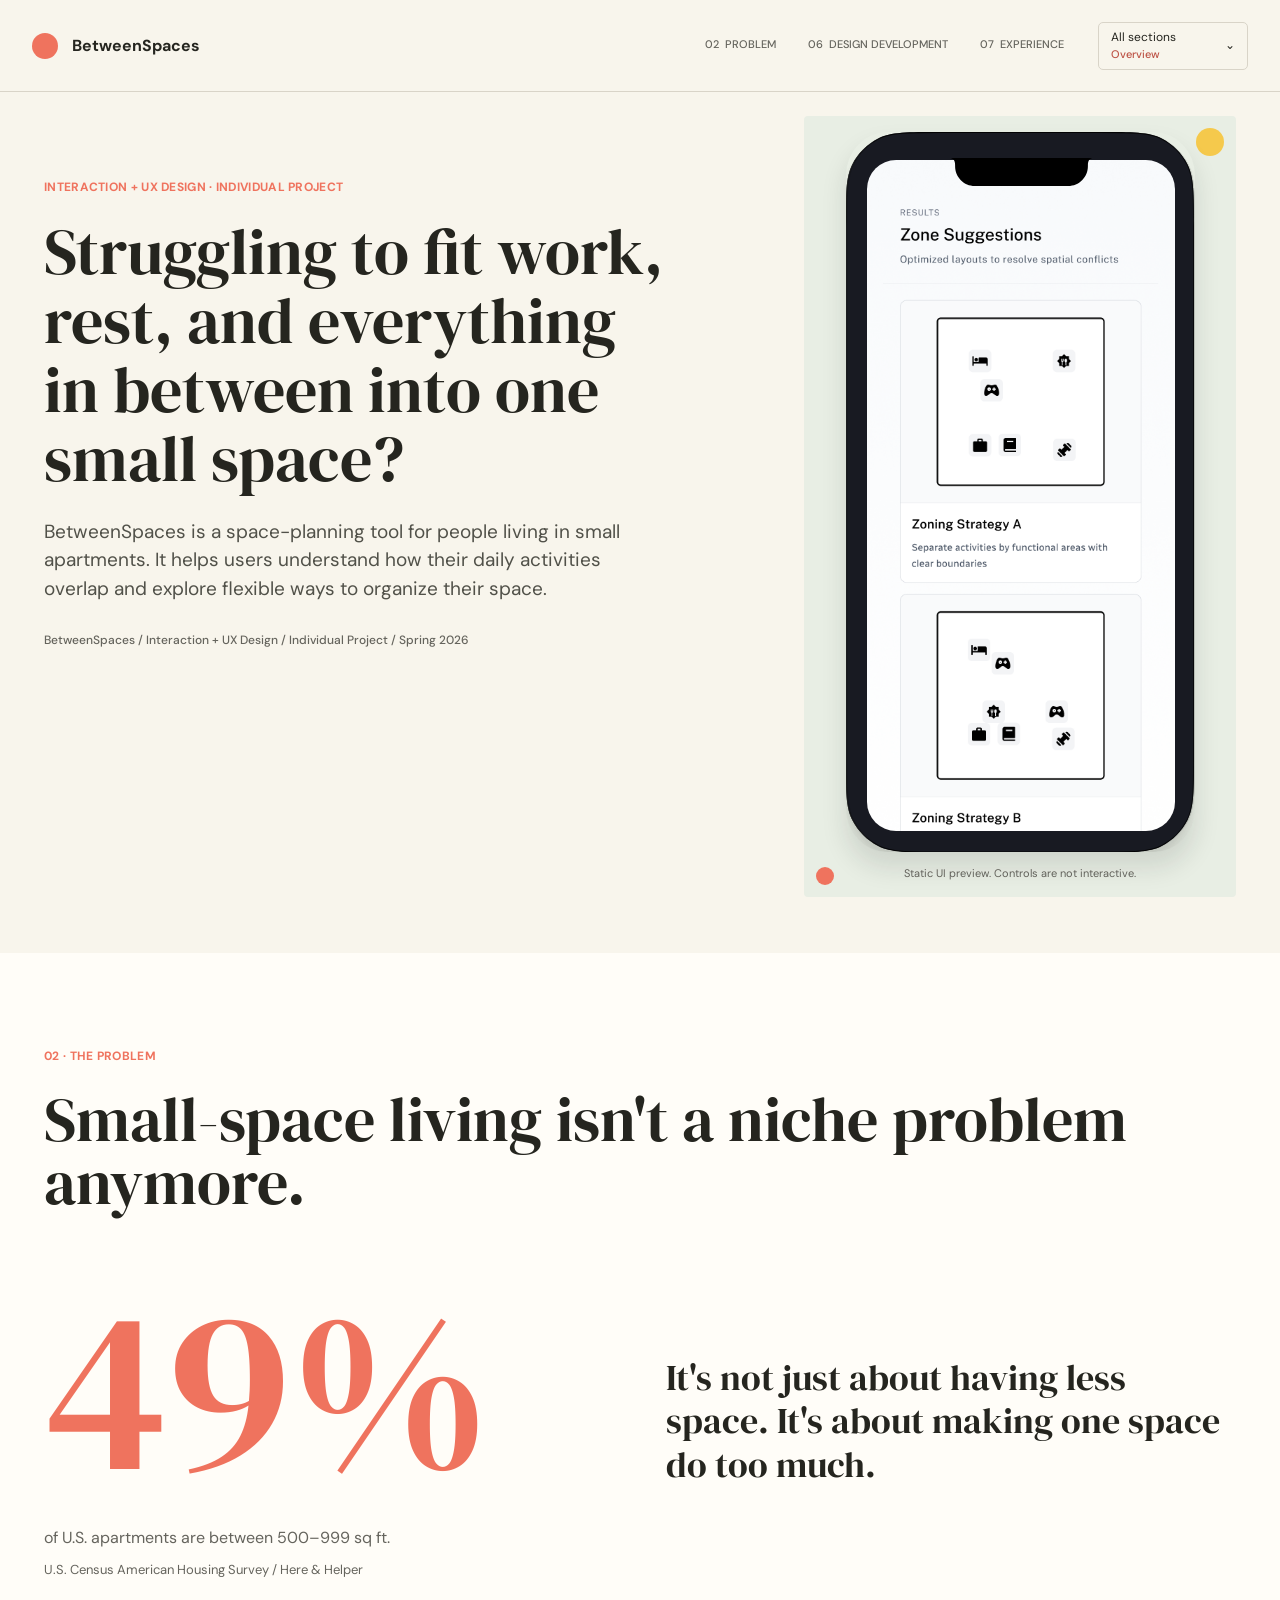
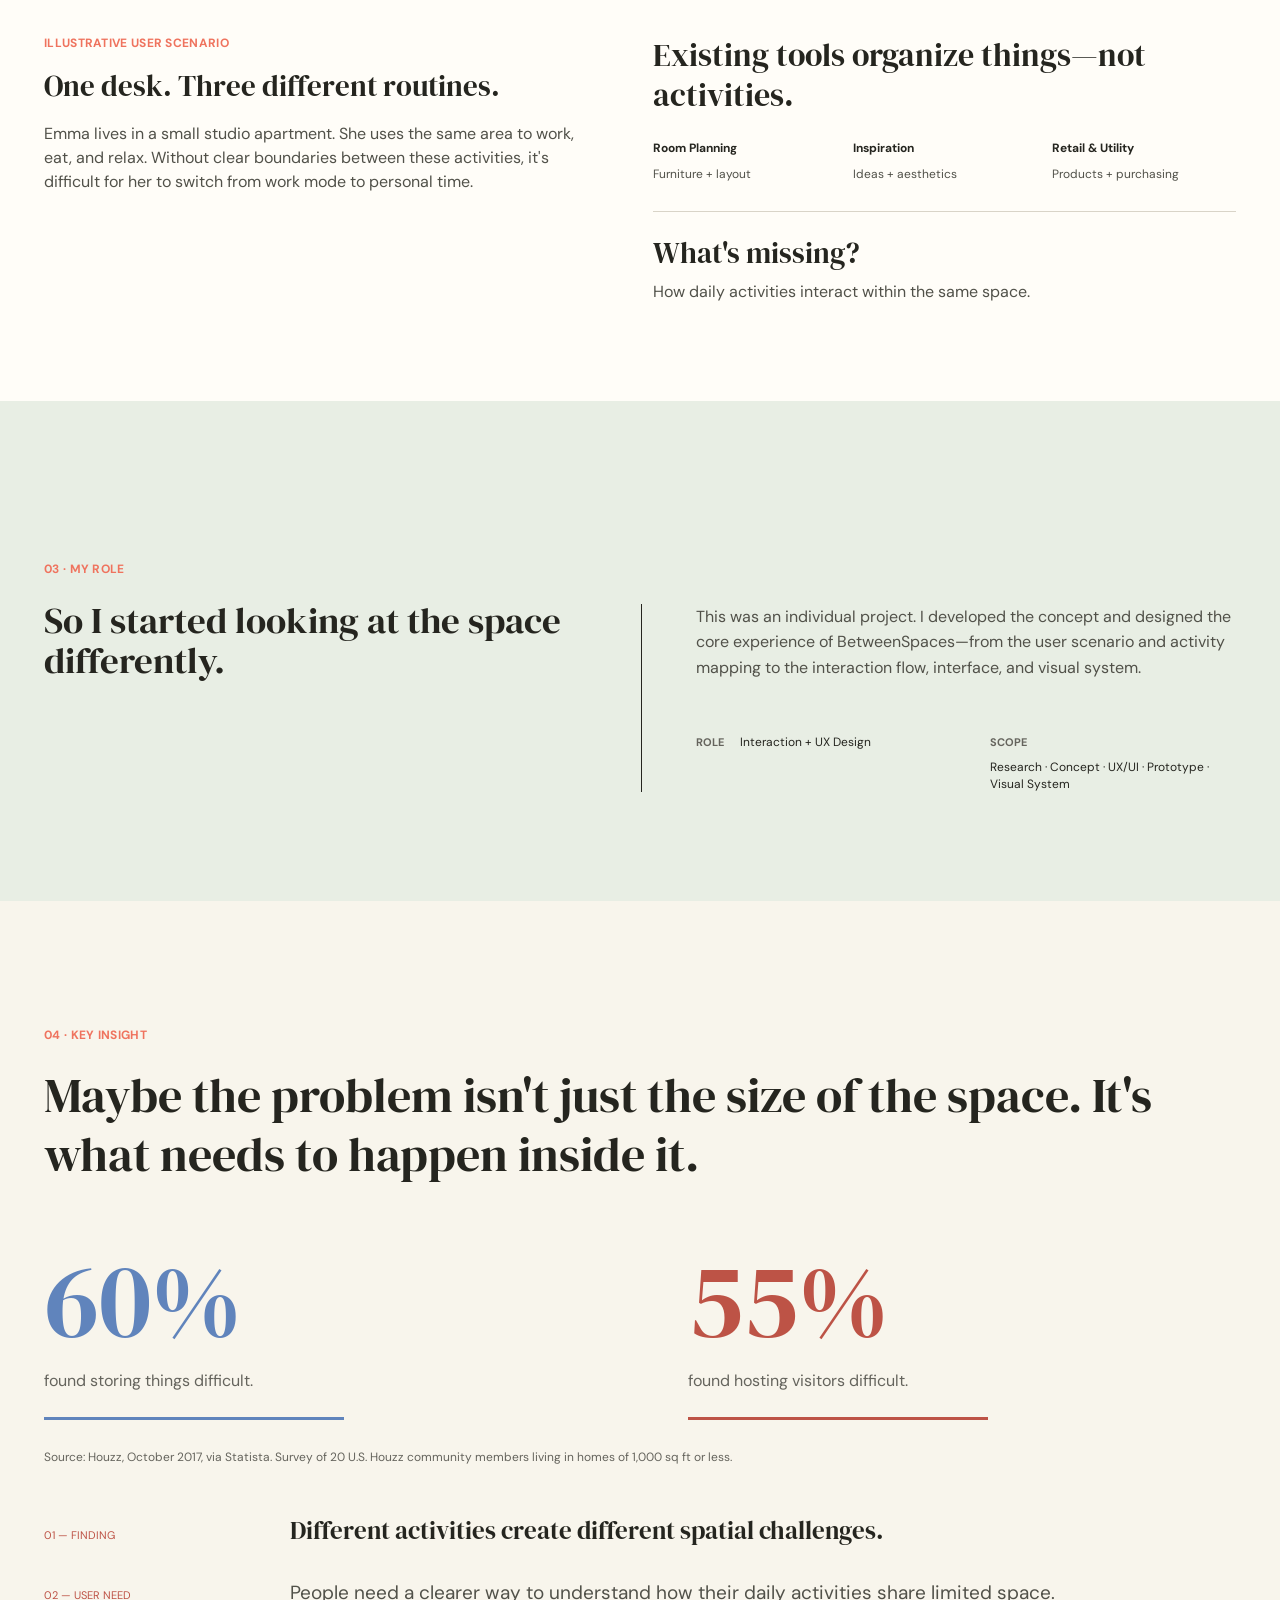
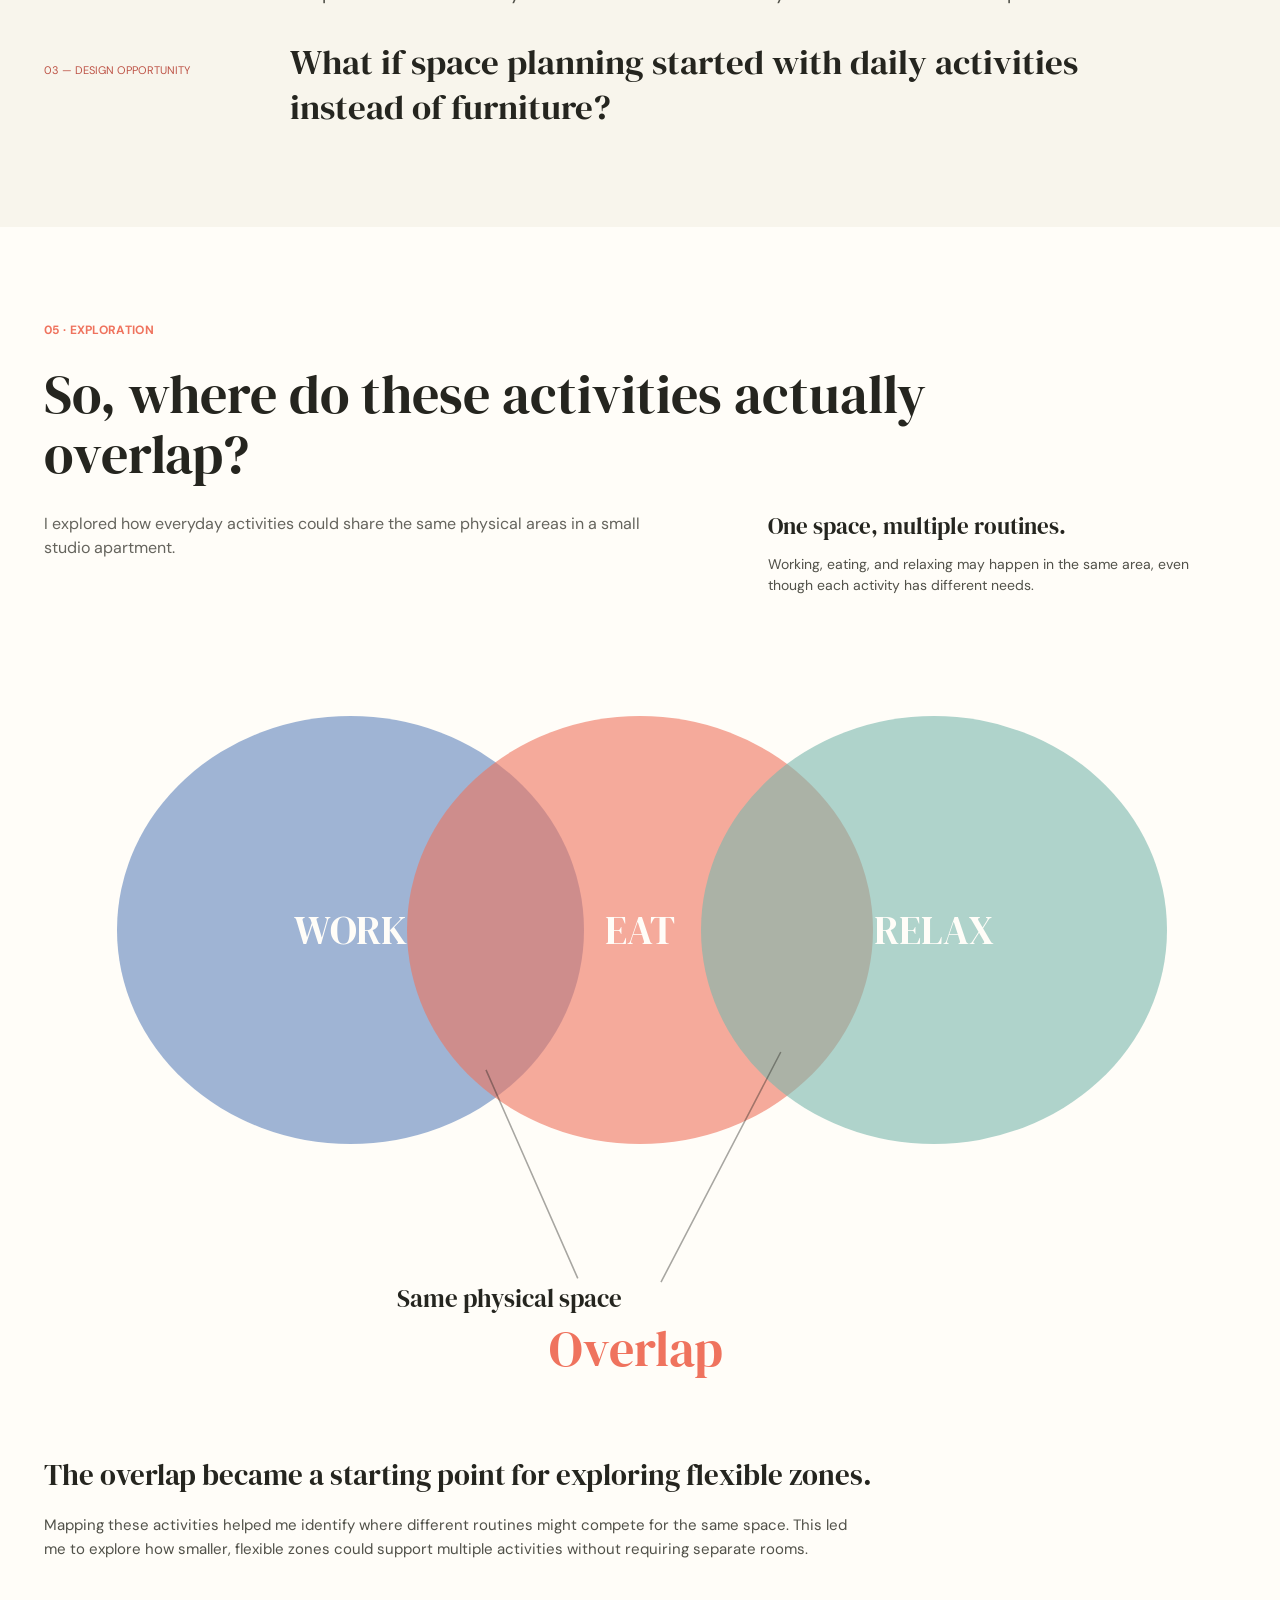
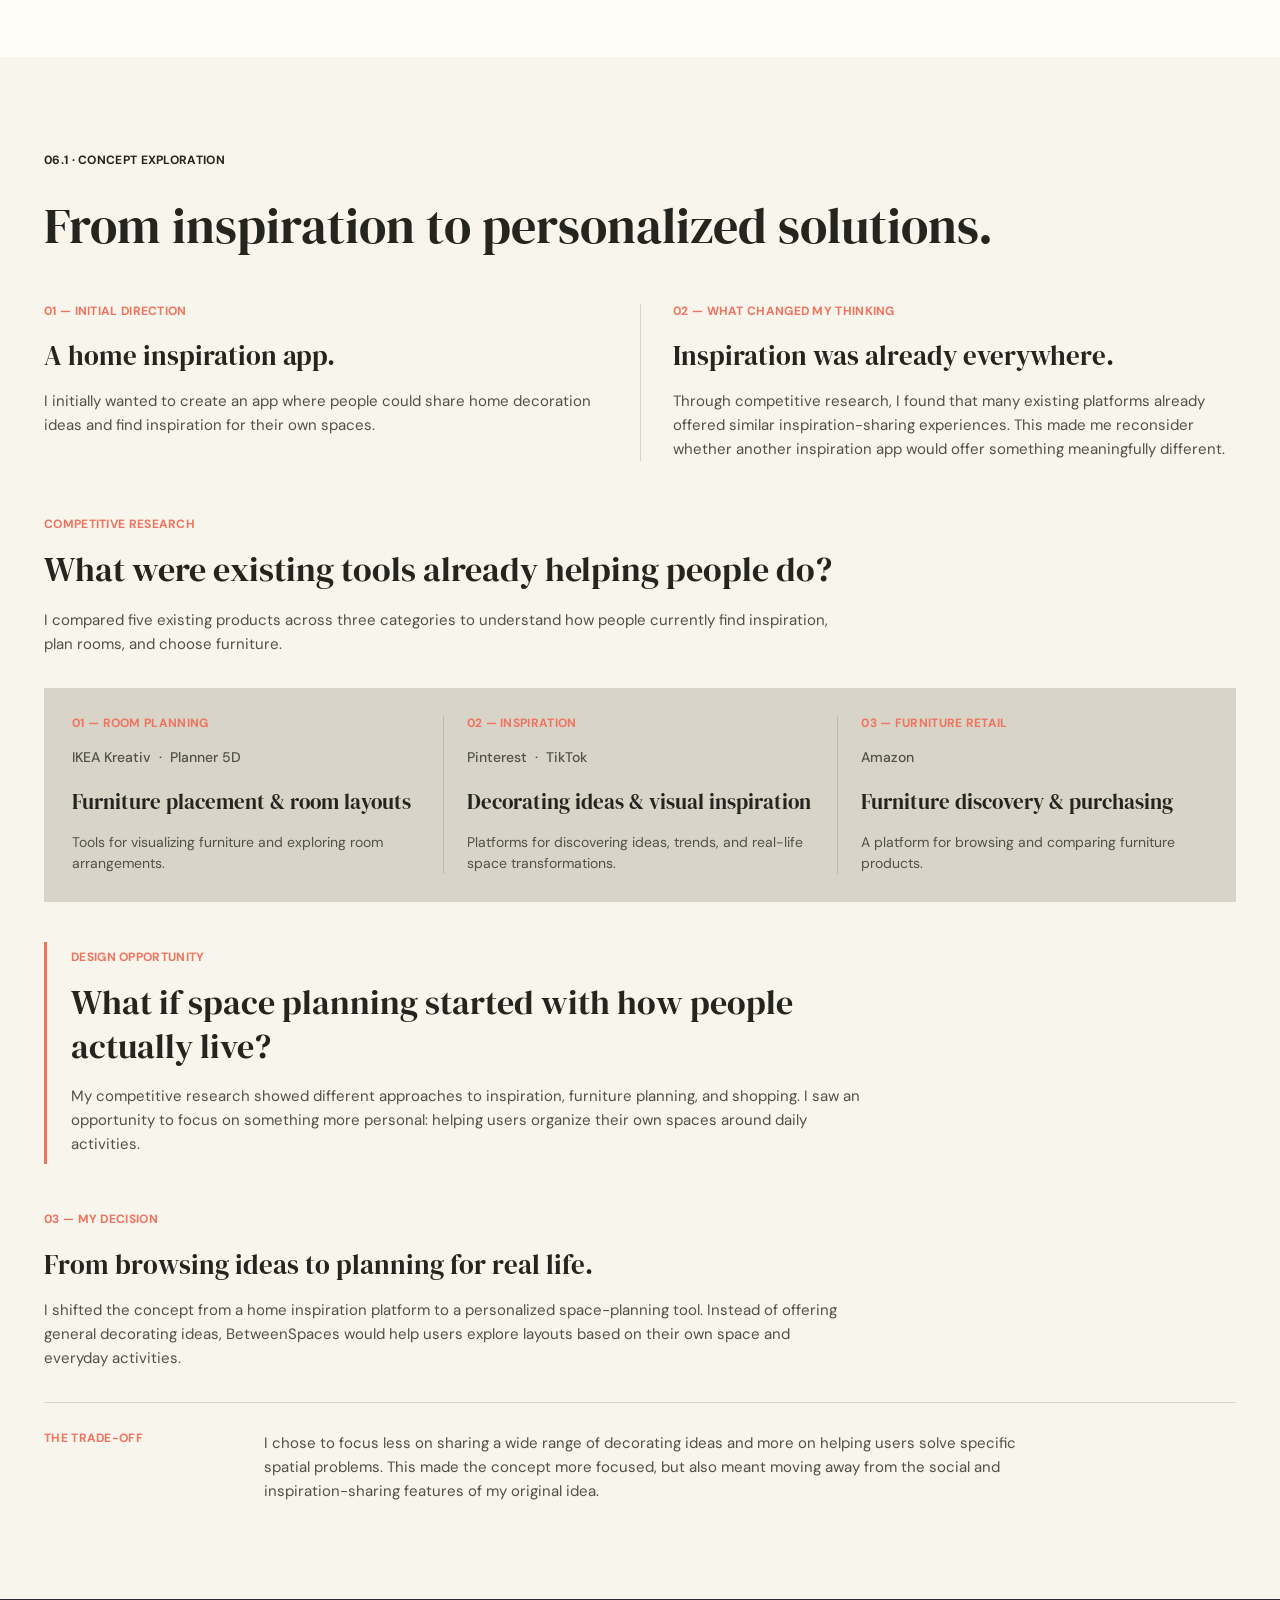
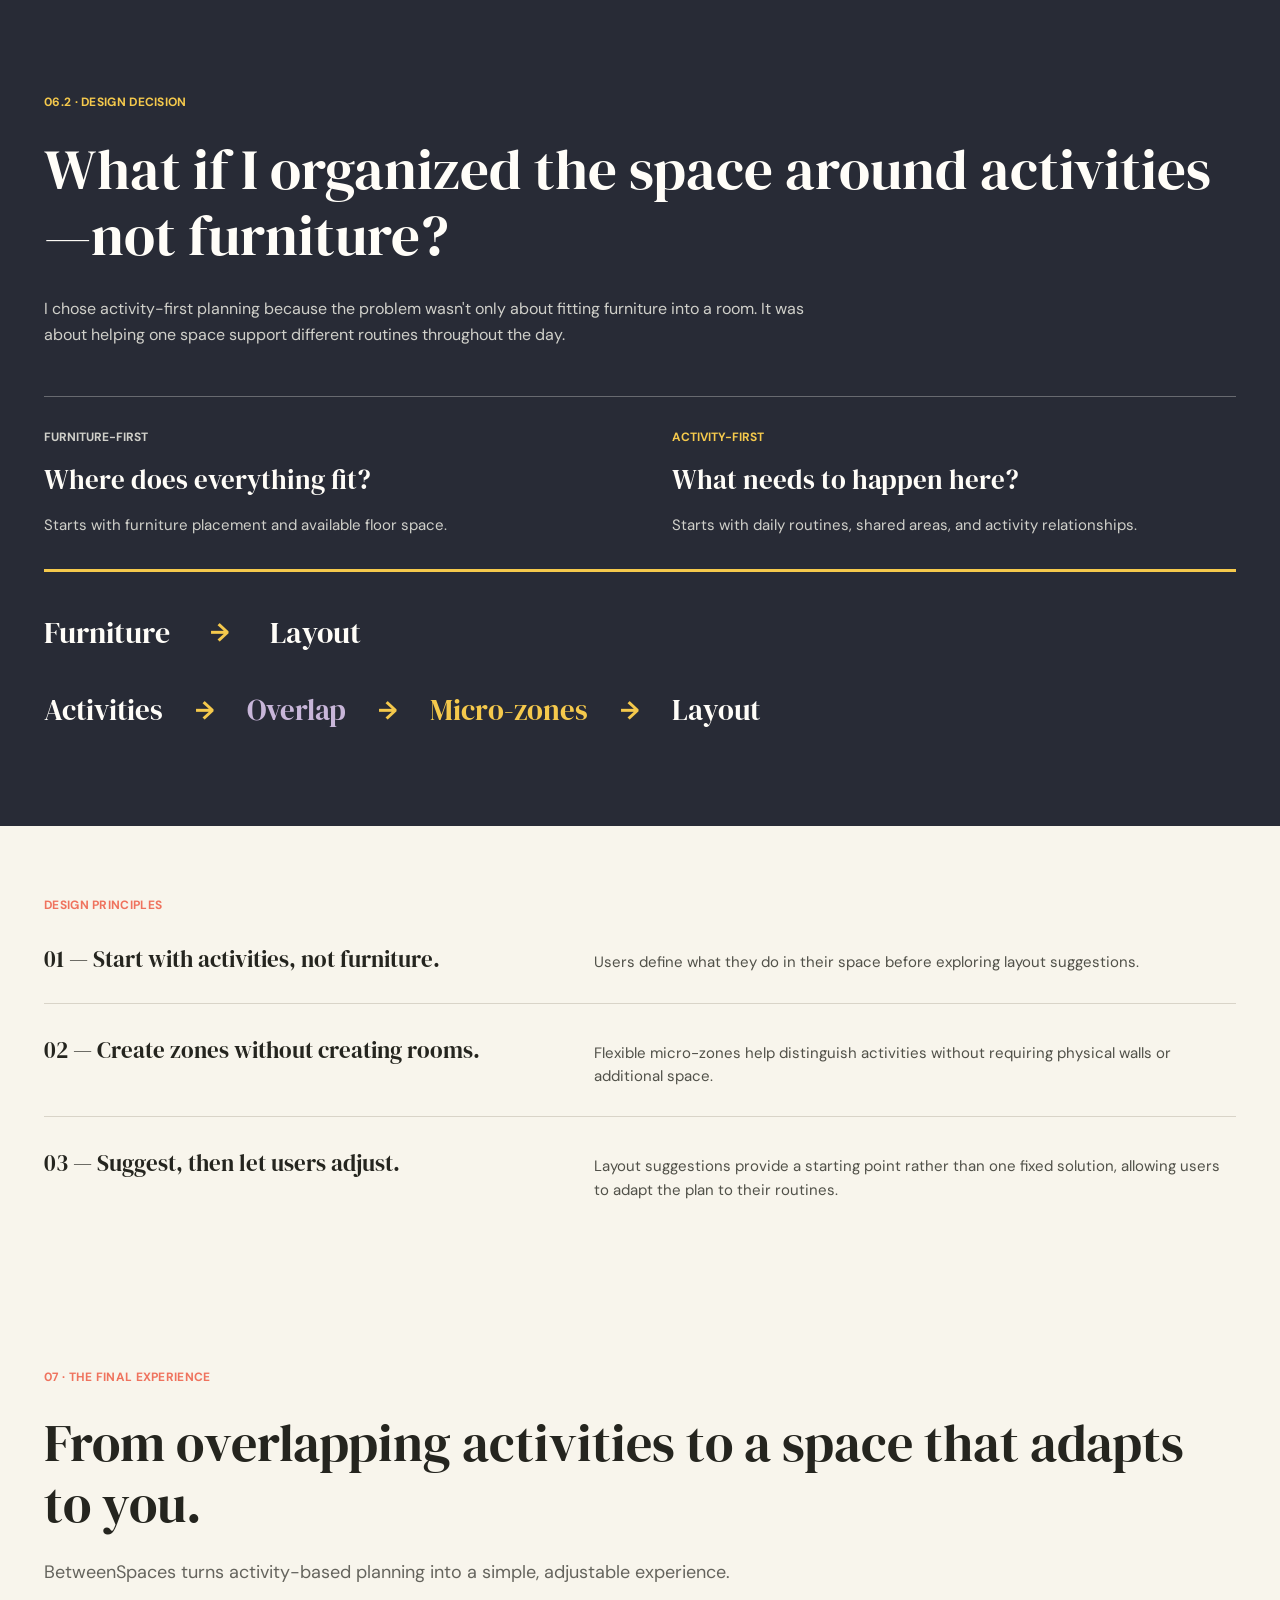
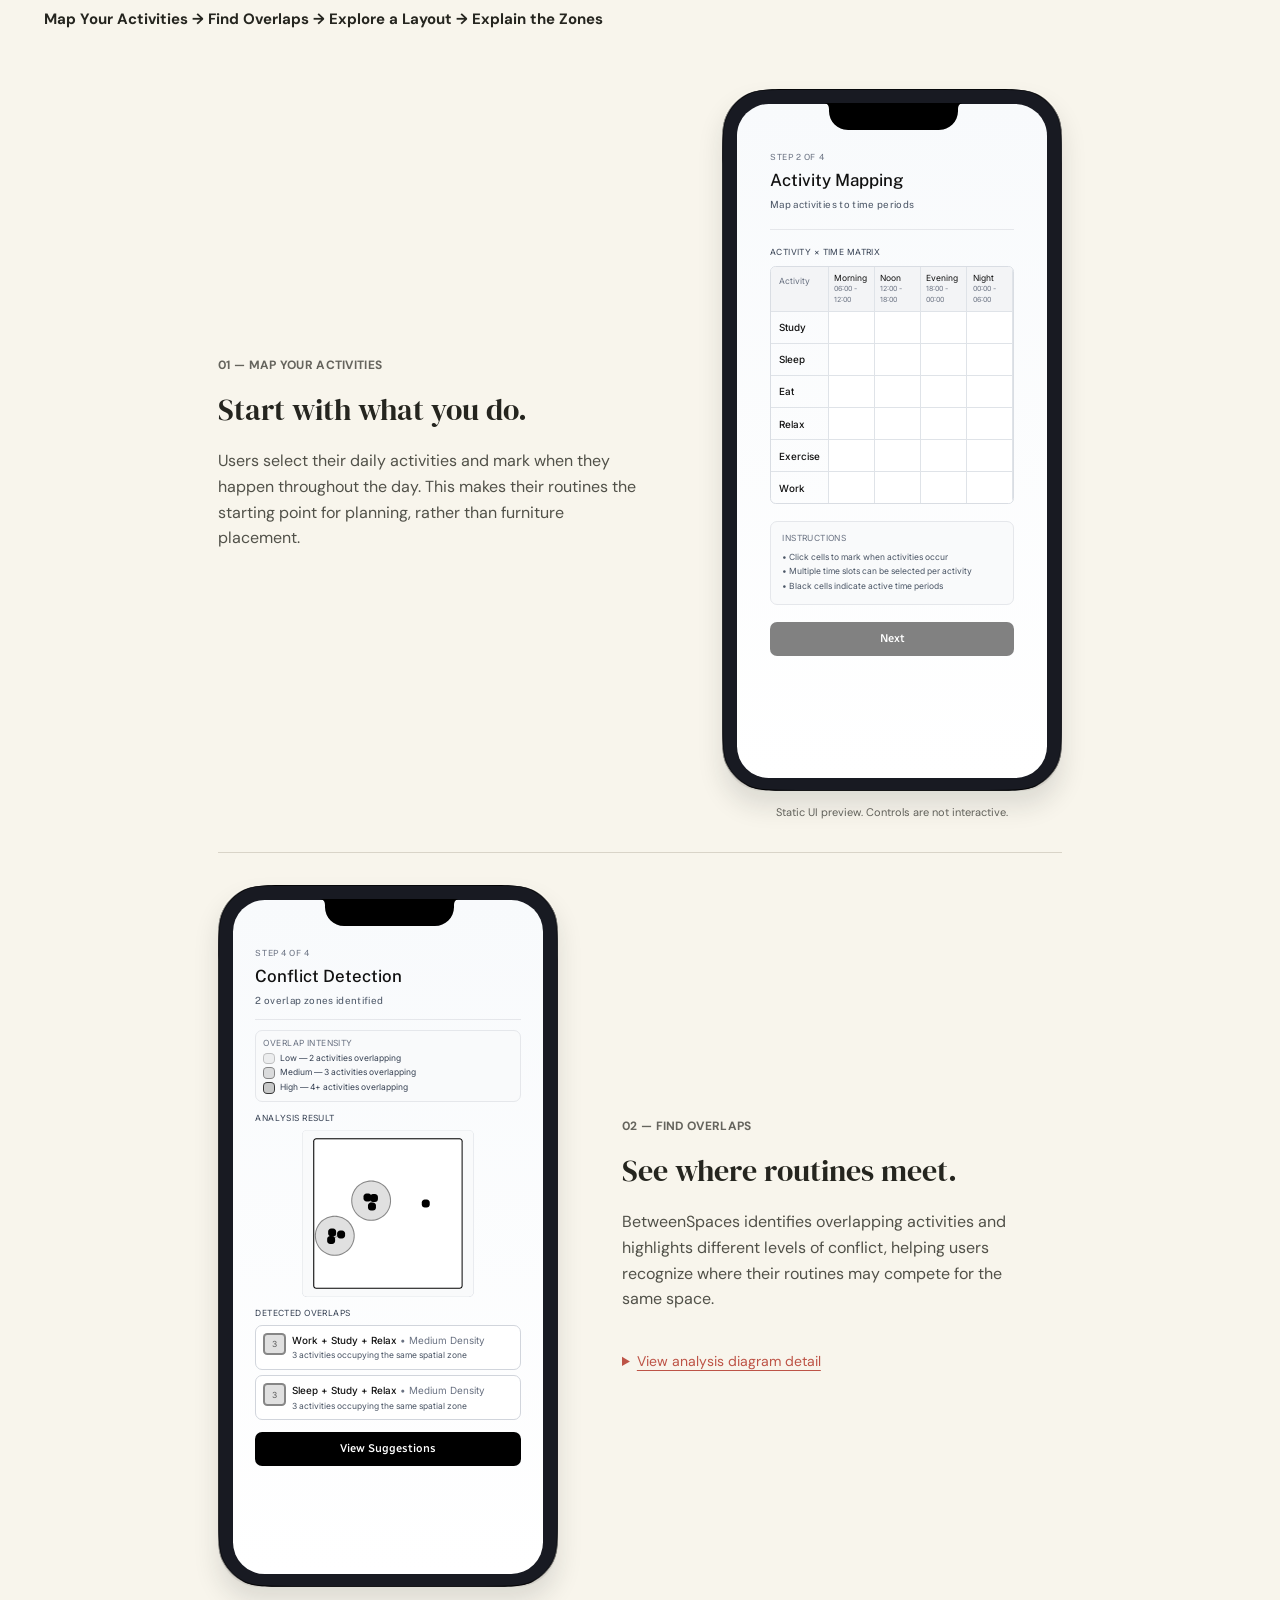
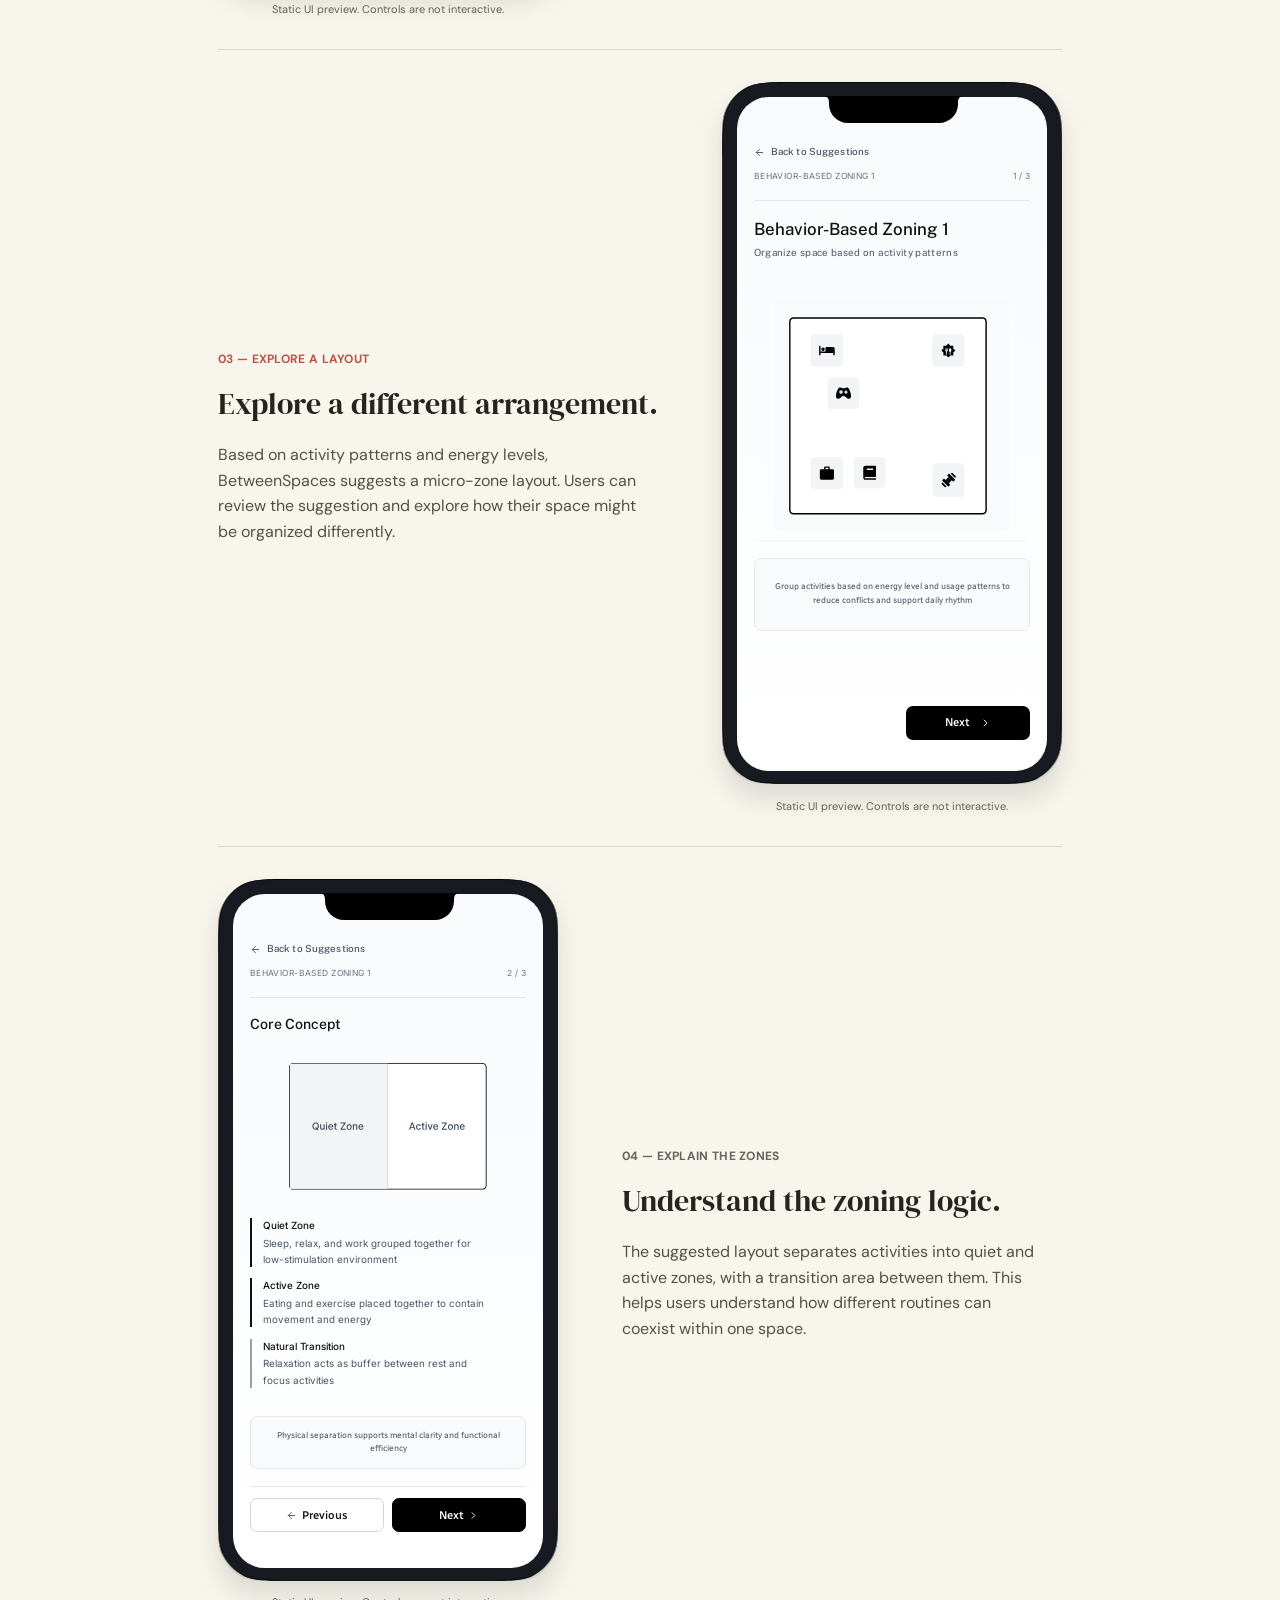
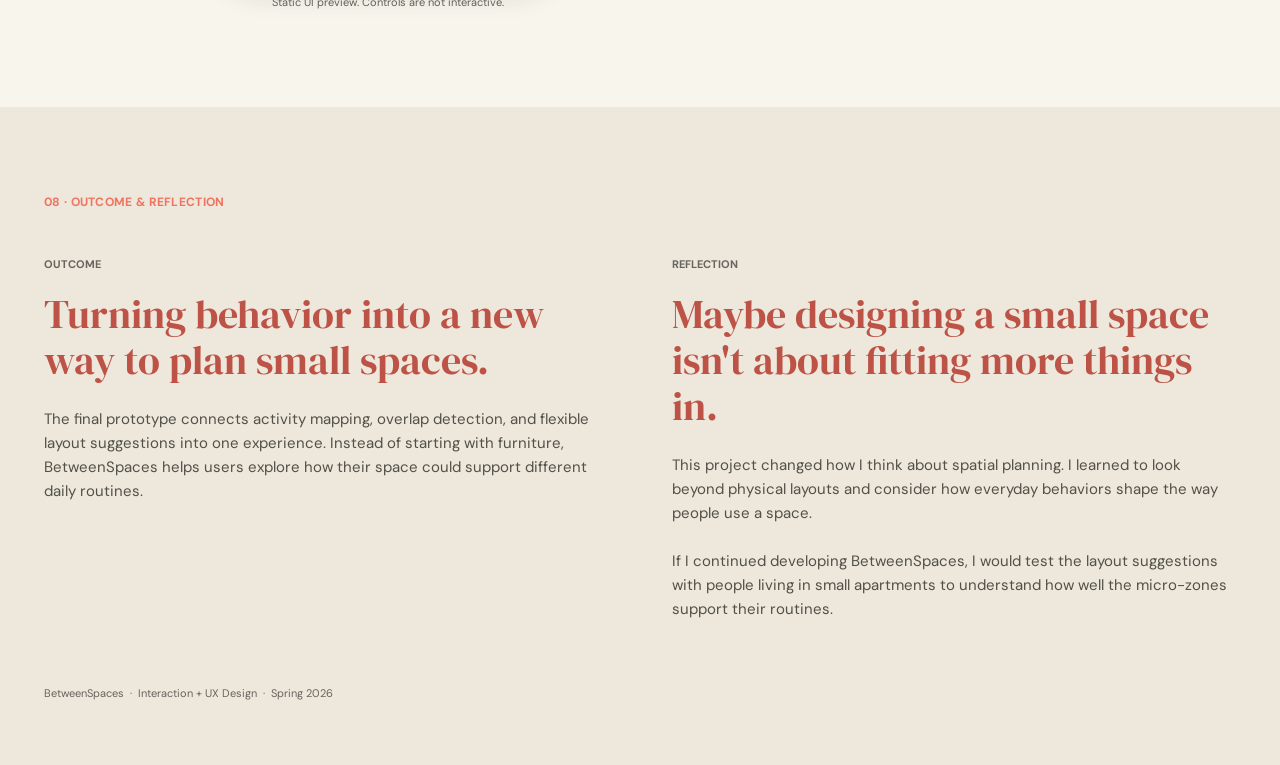
==== index.html @ ea847687 "Publish BetweenSpaces website Co-authored-by: Copilot App <223556219+Copilot@users.noreply.github.co" ====
<!doctype html>
<html lang="en"><head><meta charset="utf-8"><meta name="viewport" content="width=device-width, initial-scale=1"><meta name="theme-color" content="#f8f5ec"><title>BetweenSpaces — Interaction + UX Design</title><link rel="stylesheet" href="assets/fonts.css"><link rel="stylesheet" href="styles.css"><link rel="stylesheet" href="section-layout.css"></head>
<body data-figma-page="4wk" data-figma-frame="11:26">
    <header class="site-header">
      <a class="brand" href="#top" aria-label="BetweenSpaces, back to top">
        <img src="assets/wk4/908be.svg" alt="">
        <span>BetweenSpaces</span>
      </a>
      <nav class="primary-nav" aria-label="Case study sections">
        <a href="#problem">02&nbsp; Problem</a>
        <a href="#concept" data-chapter="design">06&nbsp; Design Development</a>
        <a href="#experience">07&nbsp; Experience</a>
      </nav>
      <details class="section-menu">
        <summary aria-label="All sections. Current section: Overview"><span>All sections <small class="current-section">Overview</small></span><span aria-hidden="true">⌄</span></summary>
        <nav class="all-sections" aria-label="All case study sections">
  <a href="#overview" aria-current="location">Overview</a><a href="#problem">02 · Problem</a><a href="#role">03 · My Role</a><a href="#insight">04 · Key Insight</a><a href="#exploration">05 · Exploration</a><div class="chapter-group" data-chapter="design"><p class="chapter-label">06 · Design Development</p><a href="#concept">06.1 · Concept Exploration</a><a href="#decision">06.2 · Design Decision</a><a href="#principles">Design Principles</a></div><a href="#experience">07 · Final Experience</a><a href="#outcome">08 · Outcome &amp; Reflection</a></nav>
      </details>
    </header>
<main id="top">
<!-- Figma source: 4wk (3:2), BetweenSpaces (11:26). Figma remains read-only. -->
<section class="hero paper" id="overview" aria-labelledby="hero-title">
  <div class="hero-copy"><p data-figma-id="18:45" class="eyebrow">INTERACTION + UX DESIGN · INDIVIDUAL PROJECT</p><h1 data-figma-id="18:46" id="hero-title">Struggling to fit work, rest, and everything in between into one small space?</h1><p data-figma-id="18:47" class="hero-description">BetweenSpaces is a space-planning tool for people living in small apartments. It helps users understand how their daily activities overlap and explore flexible ways to organize their space.</p><p data-figma-id="18:48" class="project-meta">BetweenSpaces    /    Interaction + UX Design    /    Individual Project    /    Spring 2026</p></div>
  <div class="hero-stage"><img class="sun-accent" src="assets/wk4/2791e.svg" width="42" height="42" alt=""><figure class="device-figure hero-device"><div class="phone hero-phone" role="img" aria-label="BetweenSpaces Zone Suggestions screen from the approved wk4 design"><img class="hero-ui" src="assets/wk4/36b72.png" width="371" height="806" alt=""><img class="dynamic-island" src="assets/wk4/e99fa.svg" width="170" height="34" alt=""></div><figcaption>Static UI preview. Controls are not interactive.</figcaption></figure><img class="hero-mark" src="assets/wk4/908be.svg" width="26" height="26" alt=""></div>
</section>
<section class="problem section-cream" id="problem" aria-labelledby="problem-title"><div class="section-inner">
  <p data-figma-id="18:68" class="eyebrow">02 · THE PROBLEM</p><h2 data-figma-id="18:69" class="problem-title" id="problem-title">Small-space living isn't a niche problem anymore.</h2>
  <div class="problem-stat-row"><div class="large-stat"><p data-figma-id="18:71" class="stat-number coral">49%</p><p data-figma-id="18:70" class="stat-caption">of U.S. apartments are between 500–999 sq ft.</p><p data-figma-id="18:72" class="source">U.S. Census American Housing Survey / Here &amp; Helper</p></div><div class="problem-narrative"><h3 data-figma-id="18:73">It's not just about having less space. It's about making one space do too much.</h3></div></div>
  <div class="problem-bottom"><article class="scenario"><p data-figma-id="48:37" class="eyebrow">ILLUSTRATIVE USER SCENARIO</p><h3 data-figma-id="36:31">One desk. Three different routines.</h3><p data-figma-id="36:32">Emma lives in a small studio apartment. She uses the same area to work, eat, and relax. Without clear boundaries between these activities, it's difficult for her to switch from work mode to personal time.</p></article><div class="tools-gap"><h3 data-figma-id="26:836">Existing tools organize things—not activities.</h3><ul class="tool-list"><li><strong data-figma-id="48:31">Room Planning</strong><span data-figma-id="48:32">Furniture + layout</span></li><li><strong data-figma-id="48:33">Inspiration</strong><span data-figma-id="48:34">Ideas + aesthetics</span></li><li><strong data-figma-id="48:35">Retail &amp; Utility</strong><span data-figma-id="48:36">Products + purchasing</span></li></ul><div class="missing-piece"><h3 data-figma-id="27:31">What's missing?</h3><p data-figma-id="27:33">How daily activities interact within the same space.</p></div></div></div>
</div></section>
<section class="role section-sage" id="role" aria-labelledby="role-title"><div class="role-inner"><div><p data-figma-id="18:76" class="eyebrow">03 · MY ROLE</p><h2 data-figma-id="18:77" id="role-title">So I started looking at the space differently.</h2></div><div class="role-details"><p data-figma-id="18:79">This was an individual project. I developed the concept and designed the core experience of BetweenSpaces—from the user scenario and activity mapping to the interaction flow, interface, and visual system.</p><dl><div><dt data-figma-id="18:80">ROLE</dt><dd data-figma-id="18:81">Interaction + UX Design</dd></div><div><dt data-figma-id="18:82">SCOPE</dt><dd data-figma-id="18:83">Research · Concept · UX/UI · Prototype · Visual System</dd></div></dl></div></div></section>
<section class="insight paper" id="insight" aria-labelledby="insight-title"><div class="section-inner">
<p data-figma-id="18:85" class="eyebrow">04 · KEY INSIGHT</p><h2 data-figma-id="18:86" class="insight-heading" id="insight-title">Maybe the problem isn't just the size of the space. It's what needs to happen inside it.</h2>
<div class="evidence-grid"><article class="evidence evidence-blue"><p data-figma-id="18:89" class="evidence-number">60%</p><p data-figma-id="18:88">found storing things difficult.</p></article><article class="evidence evidence-coral"><p data-figma-id="18:92" class="evidence-number">55%</p><p data-figma-id="18:91">found hosting visitors difficult.</p></article></div>
<p data-figma-id="37:31" class="research-source">Source: Houzz, October 2017, via Statista. Survey of 20 U.S. Houzz community members living in homes of 1,000 sq ft or less.</p>
<div class="insight-chain"><div><p data-figma-id="37:32" class="stage-label">01 — FINDING</p><h3 data-figma-id="18:95">Different activities create different spatial challenges.</h3></div><div><p data-figma-id="37:33" class="stage-label">02 — USER NEED</p><p data-figma-id="18:96">People need a clearer way to understand how their daily activities share limited space.</p></div><div><p data-figma-id="37:34" class="stage-label">03 — DESIGN OPPORTUNITY</p><h3 data-figma-id="37:35" class="opportunity-title">What if space planning started with daily activities instead of furniture?</h3></div></div>
</div></section>
<section class="exploration section-cream" id="exploration" aria-labelledby="exploration-title"><div class="section-inner">
<p data-figma-id="18:98" class="eyebrow">05 · EXPLORATION</p><h2 data-figma-id="18:99" id="exploration-title">So, where do these activities actually overlap?</h2>
<div class="explore-intro"><p data-figma-id="18:100">I explored how everyday activities could share the same physical areas in a small studio apartment.</p><div><h3 data-figma-id="50:31">One space, multiple routines.</h3><p data-figma-id="50:32">Working, eating, and relaxing may happen in the same area, even though each activity has different needs.</p></div></div>
<div class="activity-map" role="img" aria-label="Work, eat and relax overlap within the same physical space">
<div class="activity activity-work"><img src="assets/wk4/b3c6f.svg" width="600" height="550" alt=""><span data-figma-id="18:104">WORK</span></div><div class="activity activity-eat"><img src="assets/wk4/5ac3e.svg" width="600" height="550" alt=""><span data-figma-id="18:105">EAT</span></div><div class="activity activity-relax"><img src="assets/wk4/62836.svg" width="600" height="550" alt=""><span data-figma-id="18:106">RELAX</span></div>
<svg class="overlap-connectors" viewBox="0 0 1440 900" aria-hidden="true"><path d="M522 455 L640 723 M901 432 L747 728"></path></svg><p data-figma-id="18:109" class="same-space">Same physical space</p><p data-figma-id="18:111" class="overlap-word">Overlap</p></div>
<div class="explore-takeaway"><h3 data-figma-id="50:33">The overlap became a starting point for exploring flexible zones.</h3><p data-figma-id="50:34">Mapping these activities helped me identify where different routines might compete for the same space. This led me to explore how smaller, flexible zones could support multiple activities without requiring separate rooms.</p></div>
</div></section>
<section class="concept paper" id="concept" aria-labelledby="concept-title" data-chapter="design"><div class="section-inner">
<p data-figma-id="18:114" class="eyebrow">06.1 · CONCEPT EXPLORATION</p><h2 data-figma-id="59:36" id="concept-title">From inspiration to personalized solutions.</h2>
<div class="concept-directions"><article><p data-figma-id="59:37" class="eyebrow">01 — INITIAL DIRECTION</p><h3 data-figma-id="59:38">A home inspiration app.</h3><p data-figma-id="59:39">I initially wanted to create an app where people could share home decoration ideas and find inspiration for their own spaces.</p></article><article><p data-figma-id="59:41" class="eyebrow">02 — WHAT CHANGED MY THINKING</p><h3 data-figma-id="59:42">Inspiration was already everywhere.</h3><p data-figma-id="59:43">Through competitive research, I found that many existing platforms already offered similar inspiration-sharing experiences. This made me reconsider whether another inspiration app would offer something meaningfully different.</p></article></div>
<div class="competitive"><p data-figma-id="72:32" class="eyebrow">COMPETITIVE RESEARCH</p><h3 data-figma-id="72:33">What were existing tools already helping people do?</h3><p data-figma-id="72:34">I compared five existing products across three categories to understand how people currently find inspiration, plan rooms, and choose furniture.</p>
<div class="competitive-grid"><article><p data-figma-id="72:35" class="eyebrow">01 — ROOM PLANNING</p><p data-figma-id="72:36" class="products">IKEA Kreativ  ·  Planner 5D</p><h4 data-figma-id="72:37">Furniture placement &amp; room layouts</h4><p data-figma-id="72:38">Tools for visualizing furniture and exploring room arrangements.</p></article><article><p data-figma-id="72:39" class="eyebrow">02 — INSPIRATION</p><p data-figma-id="72:40" class="products">Pinterest  ·  TikTok</p><h4 data-figma-id="72:41">Decorating ideas &amp; visual inspiration</h4><p data-figma-id="72:42">Platforms for discovering ideas, trends, and real-life space transformations.</p></article><article><p data-figma-id="72:43" class="eyebrow">03 — FURNITURE RETAIL</p><p data-figma-id="72:44" class="products">Amazon</p><h4 data-figma-id="72:45">Furniture discovery &amp; purchasing</h4><p data-figma-id="72:46">A platform for browsing and comparing furniture products.</p></article></div></div>
<aside class="design-opportunity"><p data-figma-id="72:47" class="eyebrow">DESIGN OPPORTUNITY</p><h3 data-figma-id="72:48">What if space planning started with how people actually live?</h3><p data-figma-id="72:49">My competitive research showed different approaches to inspiration, furniture planning, and shopping. I saw an opportunity to focus on something more personal: helping users organize their own spaces around daily activities.</p></aside>
<article class="concept-resolution"><p data-figma-id="59:45" class="eyebrow">03 — MY DECISION</p><h3 data-figma-id="59:46">From browsing ideas to planning for real life.</h3><p data-figma-id="59:47">I shifted the concept from a home inspiration platform to a personalized space-planning tool. Instead of offering general decorating ideas, BetweenSpaces would help users explore layouts based on their own space and everyday activities.</p></article>
<div class="trade-off"><p data-figma-id="59:49" class="eyebrow">THE TRADE-OFF</p><p data-figma-id="59:50">I chose to focus less on sharing a wide range of decorating ideas and more on helping users solve specific spatial problems. This made the concept more focused, but also meant moving away from the social and inspiration-sharing features of my original idea.</p></div>
</div></section>
<section class="decision section-dark" id="decision" aria-labelledby="decision-title" data-chapter="design"><div class="section-inner">
<p data-figma-id="59:51" class="eyebrow">06.2 · DESIGN DECISION</p><h2 data-figma-id="18:115" id="decision-title">What if I organized the space around activities—not furniture?</h2><p data-figma-id="18:116" class="decision-copy">I chose activity-first planning because the problem wasn't only about fitting furniture into a room. It was about helping one space support different routines throughout the day.</p>
<div class="approach-comparison"><article><p data-figma-id="18:119" class="approach-label">FURNITURE-FIRST</p><h3 data-figma-id="51:31">Where does everything fit?</h3><p data-figma-id="51:32">Starts with furniture placement and available floor space.</p></article><article><p data-figma-id="18:124" class="approach-label">ACTIVITY-FIRST</p><h3 data-figma-id="51:33">What needs to happen here?</h3><p data-figma-id="51:34">Starts with daily routines, shared areas, and activity relationships.</p></article></div>
<div class="approach traditional"><div class="approach-flow"><span data-figma-id="18:120">Furniture</span><b data-figma-id="18:121" aria-hidden="true">→</b><span data-figma-id="18:122">Layout</span></div></div>
<div class="approach between-approach"><div class="approach-flow"><span data-figma-id="18:125">Activities</span><b data-figma-id="18:126" aria-hidden="true">→</b><span data-figma-id="18:127">Overlap</span><b data-figma-id="18:128" aria-hidden="true">→</b><span data-figma-id="18:129">Micro-zones</span><b data-figma-id="18:130" aria-hidden="true">→</b><span data-figma-id="18:131">Layout</span></div></div>
</div></section>
<section class="principles paper" id="principles" aria-labelledby="principles-title" data-chapter="design"><div class="section-inner"><h2 data-figma-id="38:31" class="eyebrow" id="principles-title">DESIGN PRINCIPLES</h2><div class="principle-list"><article><h3 data-figma-id="38:32">01 — Start with activities, not furniture.</h3><p data-figma-id="38:33">Users define what they do in their space before exploring layout suggestions.</p></article><article><h3 data-figma-id="38:35">02 — Create zones without creating rooms.</h3><p data-figma-id="38:36">Flexible micro-zones help distinguish activities without requiring physical walls or additional space.</p></article><article><h3 data-figma-id="38:38">03 — Suggest, then let users adjust.</h3><p data-figma-id="38:39">Layout suggestions provide a starting point rather than one fixed solution, allowing users to adapt the plan to their routines.</p></article></div></div></section>
<section class="experience paper" id="experience" aria-labelledby="experience-title"><div class="section-inner"><p data-figma-id="18:133" class="eyebrow">07 · THE FINAL EXPERIENCE</p><h2 data-figma-id="18:134" id="experience-title">From overlapping activities to a space that adapts to you.</h2><p data-figma-id="18:135" class="experience-intro">BetweenSpaces turns activity-based planning into a simple, adjustable experience.</p><p data-figma-id="52:39" class="experience-summary">Map Your Activities  →  Find Overlaps  →  Explore a Layout  →  Explain the Zones</p><div class="experience-flow"><div class="experience-step step-one"><div class="step-copy"><p data-figma-id="18:136" class="eyebrow">01 — MAP YOUR ACTIVITIES</p><h3 data-figma-id="18:137">Start with what you do.</h3><p data-figma-id="18:138">Users select their daily activities and mark when they happen throughout the day. This makes their routines the starting point for planning, rather than furniture placement.</p></div><figure class="device-figure">
            <div class="phone phone-activity">
              <img class="dynamic-island" src="assets/wk4/4b1e9.svg" width="195" height="39" alt="">
              <div class="app-screen" role="group" aria-label="Static UI preview. Controls are not interactive.">
                <div class="app-top"><span>STEP 2 OF 4</span><h3>Activity Mapping</h3><p>Map activities to time periods</p></div>
                <p class="table-label">ACTIVITY × TIME MATRIX</p>
                <div class="activity-table">
                  <div class="table-head"><span>Activity</span><span>Morning<small>06:00 - 12:00</small></span><span>Noon<small>12:00 - 18:00</small></span><span>Evening<small>18:00 - 00:00</small></span><span>Night<small>00:00 - 06:00</small></span></div>
                  <div class="table-row"><b>Study</b><i></i><i></i><i></i><i></i></div>
                  <div class="table-row"><b>Sleep</b><i></i><i></i><i></i><i></i></div>
                  <div class="table-row"><b>Eat</b><i></i><i></i><i></i><i></i></div>
                  <div class="table-row"><b>Relax</b><i></i><i></i><i></i><i></i></div>
                  <div class="table-row"><b>Exercise</b><i></i><i></i><i></i><i></i></div>
                  <div class="table-row"><b>Work</b><i></i><i></i><i></i><i></i></div>
                </div>
                <div class="instructions"><span>INSTRUCTIONS</span><p>• Click cells to mark when activities occur<br>• Multiple time slots can be selected per activity<br>• Black cells indicate active time periods</p></div>
                <button class="app-button disabled" type="button" disabled="">Next</button>
              </div>
            </div>
            <figcaption>Static UI preview. Controls are not interactive.</figcaption>
            </figure></div>
<div class="experience-step step-two"><div class="step-copy"><p data-figma-id="18:162" class="eyebrow">02 — FIND OVERLAPS</p><h3 data-figma-id="18:163">See where routines meet.</h3><p data-figma-id="18:164">BetweenSpaces identifies overlapping activities and highlights different levels of conflict, helping users recognize where their routines may compete for the same space.</p><details class="analysis-detail"><summary>View analysis diagram detail</summary><img class="" src="assets/wk4/conflict-analysis.svg" width="373" height="360" alt="Enlarged overlap analysis diagram from the wk4 design."></details></div><figure class="device-figure">
            <div class="phone phone-conflict">
              <img class="dynamic-island" src="assets/wk4/4b1e9.svg" width="195" height="39" alt="">
              <div class="app-screen" role="group" aria-label="Static UI preview. Controls are not interactive.">
                <div class="app-top"><span>STEP 4 OF 4</span><h3>Conflict Detection</h3><p>2 overlap zones identified</p></div>
                <div class="legend-box"><span>OVERLAP INTENSITY</span><p><i></i> Low — 2 activities overlapping</p><p><i></i> Medium — 3 activities overlapping</p><p><i></i> High — 4+ activities overlapping</p></div>
                <p class="table-label">ANALYSIS RESULT</p>
                <img class="room-map" src="assets/wk4/conflict-analysis.svg" width="373" height="360" alt="Two overlap zones with seven activity markers, as shown in the original design.">
                <p class="table-label detected-label">DETECTED OVERLAPS</p>
                <div class="overlap-card"><b>3</b><p><strong>Work + Study + Relax</strong> <span>• Medium Density</span><small>3 activities occupying the same spatial zone</small></p></div>
                <div class="overlap-card"><b>3</b><p><strong>Sleep + Study + Relax</strong> <span>• Medium Density</span><small>3 activities occupying the same spatial zone</small></p></div>
                <button class="app-button" type="button" disabled="">View Suggestions</button>
              </div>
            </div>
            <figcaption>Static UI preview. Controls are not interactive.</figcaption>
            </figure></div>
<div class="experience-step step-three"><div class="step-copy"><p data-figma-id="18:186" class="eyebrow">03 — EXPLORE A LAYOUT</p><h3 data-figma-id="18:187">Explore a different arrangement.</h3><p data-figma-id="18:188">Based on activity patterns and energy levels, BetweenSpaces suggests a micro-zone layout. Users can review the suggestion and explore how their space might be organized differently.</p></div><figure class="device-figure">
            <div class="phone phone-layout">
              <img class="dynamic-island" src="assets/wk4/4b1e9.svg" width="195" height="39" alt="">
              <div class="app-screen" role="group" aria-label="Static UI preview. Controls are not interactive.">
                <div class="back-link"><img src="assets/wk4/fdcc5.svg" width="16" height="16" alt=""> Back to Suggestions</div><div class="layout-meta"><span>BEHAVIOR-BASED ZONING 1</span><span>1 / 3</span></div>
                <div class="app-top layout-title"><h3>Behavior-Based Zoning 1</h3><p>Organize space based on activity patterns</p></div>
                <img class="layout-plan wk4-plan" src="assets/wk4/behavior-layout.svg" width="413" height="408" alt="The original behavior-based layout with six activity icons.">
                <div class="suggestion-note">Group activities based on energy level and usage patterns to reduce conflicts and support daily rhythm</div>
                <button class="app-button icon-button" type="button" disabled="">Next <img src="assets/wk4/fbead.svg" width="16" height="16" alt=""></button>
              </div>
            </div>
            <figcaption>Static UI preview. Controls are not interactive.</figcaption>
            </figure></div>
<div class="experience-step step-four"><div class="step-copy"><p data-figma-id="18:216" class="eyebrow">04 — EXPLAIN THE ZONES</p><h3 data-figma-id="18:217">Understand the zoning logic.</h3><p data-figma-id="18:218">The suggested layout separates activities into quiet and active zones, with a transition area between them. This helps users understand how different routines can coexist within one space.</p></div><figure class="device-figure">
            <div class="phone phone-concept">
              <img class="dynamic-island" src="assets/wk4/4b1e9.svg" width="195" height="39" alt="">
              <div class="app-screen" role="group" aria-label="Static UI preview. Controls are not interactive.">
                <div class="back-link"><img src="assets/wk4/fdcc5.svg" width="16" height="16" alt=""> Back to Suggestions</div><div class="layout-meta"><span>BEHAVIOR-BASED ZONING 1</span><span>2 / 3</span></div>
                <h3 class="core-title">Core Concept</h3>
                <img class="zone-diagram" src="assets/wk4/core-zones.svg" width="303" height="195" alt="Quiet Zone and Active Zone, shown in equal halves.">
                <div class="zone-copy"><article><b>Quiet Zone</b><p>Sleep, relax, and work grouped together for low-stimulation environment</p></article><article><b>Active Zone</b><p>Eating and exercise placed together to contain movement and energy</p></article><article><b>Natural Transition</b><p>Relaxation acts as buffer between rest and focus activities</p></article></div>
                <div class="suggestion-note">Physical separation supports mental clarity and functional efficiency</div>
                <div class="app-actions"><button type="button" disabled=""><img src="assets/wk4/41192.svg" width="16" height="16" alt=""> Previous</button><button type="button" disabled="">Next <img src="assets/wk4/fbead.svg" width="16" height="16" alt=""></button></div>
              </div>
            </div>
            <figcaption>Static UI preview. Controls are not interactive.</figcaption>
            </figure></div></div></div></section>
<section class="ending section-clay" id="outcome" aria-labelledby="ending-title"><div class="section-inner"><p data-figma-id="18:241" class="eyebrow" id="ending-title">08 · OUTCOME &amp; REFLECTION</p><div class="ending-grid"><article><h2 data-figma-id="18:242">OUTCOME</h2><h3 data-figma-id="40:31" class="ending-lede">Turning behavior into a new way to plan small spaces.</h3><p data-figma-id="18:243">The final prototype connects activity mapping, overlap detection, and flexible layout suggestions into one experience. Instead of starting with furniture, BetweenSpaces helps users explore how their space could support different daily routines.</p></article><article><h2 data-figma-id="18:244">REFLECTION</h2><h3 data-figma-id="40:32" class="ending-lede">Maybe designing a small space isn't about fitting more things in.</h3><p data-figma-id="18:245" class="reflection-copy">This project changed how I think about spatial planning. I learned to look beyond physical layouts and consider how everyday behaviors shape the way people use a space.

If I continued developing BetweenSpaces, I would test the layout suggestions with people living in small apartments to understand how well the micro-zones support their routines.</p></article></div><footer data-figma-id="18:246">BetweenSpaces  ·  Interaction + UX Design  ·  Spring 2026</footer></div></section>
</main><script src="script.js"></script></body></html>
---- assets/fonts.css ----
@font-face {
  font-family: 'DM Sans';
  font-style: normal;
  font-weight: 400;
  font-display: swap;
  src: url(fonts/dm-sans-400.ttf) format('truetype');
}
@font-face {
  font-family: 'DM Sans';
  font-style: normal;
  font-weight: 500;
  font-display: swap;
  src: url(fonts/dm-sans-500.ttf) format('truetype');
}
@font-face {
  font-family: 'DM Sans';
  font-style: normal;
  font-weight: 700;
  font-display: swap;
  src: url(fonts/dm-sans-700.ttf) format('truetype');
}
@font-face {
  font-family: 'DM Serif Display';
  font-style: normal;
  font-weight: 400;
  font-display: swap;
  src: url(fonts/dm-serif-display-400.ttf) format('truetype');
}
@font-face {
  font-family: 'Inter';
  font-style: normal;
  font-weight: 400;
  font-display: swap;
  src: url(fonts/inter-400.ttf) format('truetype');
}
@font-face {
  font-family: 'Inter';
  font-style: normal;
  font-weight: 500;
  font-display: swap;
  src: url(fonts/inter-500.ttf) format('truetype');
}
@font-face {
  font-family: 'Public Sans';
  font-style: normal;
  font-weight: 200;
  font-display: swap;
  src: url(fonts/public-sans-200.ttf) format('truetype');
}
@font-face {
  font-family: 'Public Sans';
  font-style: normal;
  font-weight: 400;
  font-display: swap;
  src: url(fonts/public-sans-400.ttf) format('truetype');
}
@font-face {
  font-family: 'Public Sans';
  font-style: normal;
  font-weight: 500;
  font-display: swap;
  src: url(fonts/public-sans-500.ttf) format('truetype');
}
@font-face {
  font-family: 'Public Sans';
  font-style: normal;
  font-weight: 700;
  font-display: swap;
  src: url(fonts/public-sans-700.ttf) format('truetype');
}
@font-face {
  font-family: 'Radio Canada';
  font-style: normal;
  font-weight: 400;
  font-stretch: normal;
  font-display: swap;
  src: url(fonts/radio-canada-400.ttf) format('truetype');
}
@font-face {
  font-family: 'Radio Canada';
  font-style: normal;
  font-weight: 500;
  font-stretch: normal;
  font-display: swap;
  src: url(fonts/radio-canada-500.ttf) format('truetype');
}
---- styles.css ----
:root {
  --paper: #f8f5ec;
  --cream: #fffdf8;
  --sage: #e8eee4;
  --clay: #eee7dc;
  --ink: #25251f;
  --body: #515149;
  --muted: #65645d;
  --coral: #ef735e;
  --coral-dark: #bd5346;
  --blue: #6084bc;
  --yellow: #f5c94c;
  --lavender: #c8b6d9;
  --content: 1192px;
  --header-height: 92px;
}
* { box-sizing: border-box; }
html { scroll-behavior: smooth; scroll-padding-top: calc(var(--header-height) + 20px); }
body { margin: 0; color: var(--ink); background: var(--paper); font: 400 16px/1.6 "DM Sans", sans-serif; font-optical-sizing: none; -webkit-font-smoothing: antialiased; }
img { display: block; }
button, summary { font: inherit; }
h1, h2, h3, p, figure, dl, dd { margin: 0; }
h1, h2, h3 { font-weight: 400; }
a { color: inherit; }
:focus-visible { outline: 3px solid var(--coral-dark); outline-offset: 5px; }
section { scroll-margin-top: 0; }
.paper { background: var(--paper); }
.section-cream { background: var(--cream); }
.section-sage { background: var(--sage); }
.section-dark { background: #282b36; color: var(--cream); }
.section-clay { background: var(--clay); }
.section-inner, .role-inner { width: min(var(--content), calc(100% - 64px)); margin-inline: auto; }
.eyebrow { color: var(--coral); font: 700 12px/1.2 "DM Sans", sans-serif; letter-spacing: .025em; text-transform: uppercase; }
h1, h2{ font-family: "DM Serif Display", Georgia, serif; }

/* The original three destinations stay visible. The menu reaches every section. */
.site-header { position: sticky; top: 0; z-index: 30; display: grid; grid-template-columns: 1fr auto auto; align-items: center; gap: 24px; min-height: var(--header-height); padding-inline: max(32px, calc((100% - 1232px) / 2)); background: var(--paper); border-bottom: 1px solid #d9d4c8; }
.brand { display: inline-flex; align-items: center; gap: 14px; width: fit-content; text-decoration: none; font-size: 16px; font-weight: 700; }
.brand img { width: 26px; height: 26px; }
.primary-nav { display: flex; gap: 12px; }
.primary-nav a { display: flex; align-items: center; min-height: 44px; padding: 8px 10px; color: var(--muted); border-bottom: 2px solid transparent; text-decoration: none; font-size: 11px; font-weight: 500; text-transform: uppercase; white-space: nowrap; }
.primary-nav a[aria-current="location"] { color: var(--coral-dark); border-bottom-color: var(--coral-dark); background: #ef735e0d; }
.primary-nav a:hover, .all-sections a:hover { color: var(--coral-dark); }
.section-menu { position: relative; }
.section-menu summary { display: flex; align-items: center; justify-content: space-between; gap: 18px; min-width: 150px; min-height: 48px; padding: 5px 12px; border: 1px solid #d9d4c8; border-radius: 5px; color: var(--ink); font-size: 12px; line-height: 1.35; cursor: pointer; list-style: none; }
.section-menu summary::-webkit-details-marker { display: none; }
.current-section { display: block; max-width: 175px; margin-top: 2px; color: var(--coral-dark); font-size: 11px; font-weight: 500; }
.all-sections { position: absolute; top: calc(100% + 12px); right: 0; width: 290px; max-width: calc(100vw - 40px); max-height: min(65vh, 500px); overflow-y: auto; padding: 8px; border: 1px solid #d9d4c8; border-radius: 7px; background: var(--cream); box-shadow: 0 12px 30px #25251f18; }
.all-sections a { display: flex; align-items: center; min-height: 44px; padding: 8px 14px; border-left: 3px solid transparent; font-size: 14px; text-decoration: none; }
.all-sections a[aria-current="location"] { color: var(--coral-dark); border-left-color: var(--coral-dark); background: #ef735e12; font-weight: 700; }


/* Layout source: 4wk / BetweenSpaces / 11:26. */
/* Only screen contents use coordinates relative to the original device width. */
.app-screen { --u: calc(100cqw / 482); position: absolute; inset: 2.109% 4.357% 1.878%; padding: calc(69 * var(--u)) calc(47 * var(--u)) calc(24 * var(--u)); overflow-y: auto; overscroll-behavior: contain; border-radius: calc(45 * var(--u)); background: linear-gradient(#f8fafc, #fff); color: #111; font: 400 calc(14 * var(--u))/1.429 "Public Sans", sans-serif; scrollbar-width: thin; }
.app-screen:focus-visible { outline-offset: -5px; }
.app-top { padding-bottom: calc(24 * var(--u)); border-bottom: 1px solid #e5e7eb; }
.app-top > span { color: #6a7282; font: 400 calc(12 * var(--u))/1.333 "Public Sans", sans-serif; letter-spacing: calc(.8 * var(--u)); }
.app-top h3 { margin-top: calc(8 * var(--u)); color: #111; font: 500 calc(24 * var(--u))/1.333 "Public Sans", sans-serif; }
.app-top p { margin-top: calc(8 * var(--u)); color: #4a5565; font-size: calc(14 * var(--u)); line-height: 1.429; letter-spacing: calc(.5 * var(--u)); }
.table-label { margin: calc(24 * var(--u)) 0 calc(12 * var(--u)); color: #364153; font: 400 calc(12 * var(--u))/1.333 Inter, sans-serif; letter-spacing: calc(.6 * var(--u)); }
.activity-table { overflow: hidden; border: 1px solid #d9dde3; border-radius: calc(8 * var(--u)); font: 400 calc(12 * var(--u))/1.333 Inter, sans-serif; }
.table-head, .table-row { display: grid; grid-template-columns: repeat(5, minmax(0, 1fr)); }
.table-head { min-height: calc(62 * var(--u)); background: #f3f4f6; }
.table-head > span { min-width: 0; padding: calc(8 * var(--u)); border-right: 1px solid #dfe3e8; }
.table-head > span:first-child { padding: calc(12 * var(--u)); color: #6a7282; }
.table-head small { display: block; max-width: calc(34 * var(--u)); color: #6a7282; font-size: calc(10 * var(--u)); line-height: 1.5; }
.table-row > * { min-width: 0; min-height: calc(44 * var(--u)); border-top: 1px solid #dfe3e8; border-right: 1px solid #dfe3e8; }
.table-row b { padding: calc(12 * var(--u)); font-size: calc(14 * var(--u)); font-weight: 500; line-height: 1.429; }
.table-row i { background: #fff; }
.instructions { margin-top: calc(24 * var(--u)); padding: calc(16 * var(--u)); border: 1px solid #e5e7eb; border-radius: calc(10 * var(--u)); background: #f9fafb; }
.instructions > span, .legend-box > span { color: #6a7282; font: 400 calc(12 * var(--u))/1.333 Inter, sans-serif; letter-spacing: calc(.6 * var(--u)); }
.instructions > span, .legend-box > span, .app-top > span { display: block; }
.instructions p { margin-top: calc(8 * var(--u)); color: #4a5565; font: 400 calc(12 * var(--u))/1.67 Inter, sans-serif; }
.app-button { display: flex; align-items: center; justify-content: center; gap: calc(14 * var(--u)); width: 100%; min-height: calc(48 * var(--u)); margin-top: calc(24 * var(--u)); padding: calc(8 * var(--u)); border: 0; border-radius: calc(10 * var(--u)); background: #000; color: #fff; font: 500 calc(16 * var(--u))/1.5 "Radio Canada", sans-serif; }
.app-button.disabled { background: #818181; }
.app-button img, .app-actions img, .back-link img { width: calc(16 * var(--u)); height: auto; }
.legend-box { margin-top: calc(24 * var(--u)); padding: calc(16 * var(--u)); border: 1px solid #e5e7eb; border-radius: calc(10 * var(--u)); background: #f9fafb; }
.legend-box p { display: flex; align-items: center; gap: calc(8 * var(--u)); margin-top: calc(8 * var(--u)); color: #364153; font: 400 calc(12 * var(--u))/1.333 Inter, sans-serif; }
.legend-box p:first-of-type { margin-top: calc(12 * var(--u)); }
.legend-box p i { flex: 0 0 calc(24 * var(--u)); height: calc(24 * var(--u)); border: 2px solid #0003; border-radius: calc(6 * var(--u)); background: #0000000d; }
.legend-box p:nth-of-type(2) i { border-color: #0006; background: #0000001f; }
.legend-box p:nth-of-type(3) i { border-color: #000b; background: #0003; }
.room-map { width: 100%; height: auto; }
.overlap-card { display: flex; gap: calc(12 * var(--u)); align-items: flex-start; padding: calc(16 * var(--u)); border: 1px solid #d1d5dc; border-radius: calc(10 * var(--u)); background: #fff; }
.overlap-card + .overlap-card { margin-top: calc(8 * var(--u)); }
.overlap-card > b { display: grid; place-items: center; flex: 0 0 calc(32 * var(--u)); height: calc(32 * var(--u)); border: 2px solid #0006; border-radius: calc(6 * var(--u)); background: #0000001f; color: #0009; font: 400 calc(12 * var(--u))/1 Inter, sans-serif; }
.overlap-card p { max-width: calc(221 * var(--u)); color: #111; font: 400 calc(14 * var(--u))/1.429 Inter, sans-serif; }
.overlap-card strong { font-weight: 500; }
.overlap-card span { color: #6a7282; }
.overlap-card small { display: block; width: calc(285 * var(--u)); max-width: 100%; margin-top: calc(8 * var(--u)); color: #4a5565; font-size: calc(12 * var(--u)); line-height: 1.333; }
.phone-layout .app-screen, .phone-concept .app-screen { padding: calc(69 * var(--u)) calc(24 * var(--u)) calc(37 * var(--u)); }
.phone-concept .app-screen { padding-bottom: calc(31 * var(--u)); }
.back-link { display: flex; align-items: center; gap: calc(8 * var(--u)); color: #4a5565; font: 500 calc(14 * var(--u))/1.429 "Public Sans", sans-serif; letter-spacing: calc(.2 * var(--u)); }
.layout-meta { display: flex; justify-content: space-between; margin-top: calc(16 * var(--u)); padding-bottom: calc(25 * var(--u)); border-bottom: 1px solid #e5e7eb; color: #6a7282; font: 400 calc(12 * var(--u))/1.333 Inter, sans-serif; letter-spacing: calc(.6 * var(--u)); }
.layout-title { margin-top: calc(24 * var(--u)); padding-bottom: 0; border: 0; }
.layout-title h3 { margin-top: 0; }
.layout-plan { width: calc(280 * var(--u)); max-width: 100%; height: auto; margin: calc(88 * var(--u)) auto calc(48 * var(--u)); }
.suggestion-note { padding: calc(17 * var(--u)); border: 1px solid #e5e7eb; border-radius: calc(10 * var(--u)); background: #f9fafb; color: #4a5565; text-align: center; font: 400 calc(12 * var(--u))/1.625 "Radio Canada", sans-serif; }
.phone-layout .suggestion-note { min-height: calc(103 * var(--u)); display: grid; place-items: center; }
.phone-layout .app-button { width: 45%; margin: calc(107 * var(--u)) 0 0 auto; }
.core-title { margin-top: calc(24 * var(--u)); font: 500 calc(20 * var(--u))/1.4 "Public Sans", sans-serif; }
.zone-diagram { width: calc(280 * var(--u)); max-width: 100%; height: auto; margin: calc(40 * var(--u)) auto; }
.zone-copy { display: grid; gap: calc(16 * var(--u)); }
.zone-copy article { padding-left: calc(16 * var(--u)); border-left: calc(3.55 * var(--u)) solid #111; }
.zone-copy article:last-child { border-left-color: #99a1af; }
.zone-copy b { display: block; font: 500 calc(14 * var(--u))/1.429 Inter, sans-serif; }
.zone-copy p { max-width: calc(327 * var(--u)); margin-top: calc(4 * var(--u)); color: #4a5565; font: 400 calc(14 * var(--u))/1.625 Inter, sans-serif; }
.phone-concept .suggestion-note { margin-top: calc(40 * var(--u)); }
.app-actions { display: grid; grid-template-columns: repeat(2, minmax(0, 1fr)); gap: calc(12 * var(--u)); margin-top: calc(34 * var(--u)); padding-top: calc(25 * var(--u)); border-top: 1px solid #e5e7eb; }
.app-actions button { display: flex; align-items: center; justify-content: center; gap: calc(6 * var(--u)); min-height: calc(48 * var(--u)); padding: calc(8 * var(--u)); border: 1px solid #d1d5dc; border-radius: calc(10 * var(--u)); background: #fff; color: #111; font: 500 calc(16 * var(--u))/1.5 "Radio Canada", sans-serif; }
.app-actions button:last-child { border-color: #000; background: #000; color: #fff; }


/* Desktop editorial spacing follows the approved 1440px wk4 frame.
   Content stays in normal flow; narrower layouts remove desktop whitespace. */
h4 { margin: 0; font-weight: 400; }
.hero { display: grid; grid-template-columns: minmax(0,1fr) minmax(0,432px); column-gap: 64px; width: min(var(--content), calc(100% - 64px)); margin-inline: auto; padding-block: 24px 56px; align-items: center; }
.hero-copy { min-width: 0; align-self: start; padding-block: 64px 8px; }
.hero-copy .eyebrow { margin-bottom: 24px; }
.hero h1 { width: 100%; max-width: 640px; font-size: 64px; line-height: 1.075; }
.hero-description { max-width: 590px; margin: 24px 0 0; color: var(--body); font-size: 19px; line-height: 1.5; }
.project-meta { max-width: 590px; margin: 28px 0 0; color: var(--muted); font-size: 12px; line-height: 1.6; font-weight: 500; white-space: normal; }
.hero-stage { position: relative; display: flex; justify-content: center; width: 100%; padding: 16px 32px; background: var(--sage); border-radius: 4px; }
.sun-accent { position: absolute; top: 12px; right: 12px; width: 28px; height: 28px; }
.hero-mark { position: absolute; bottom: 12px; left: 12px; width: 18px; height: 18px; }
.device-figure { width: 100%; max-width: 520.56px; min-width: 0; }
.device-figure figcaption { margin-top: 13px; color: var(--muted); font-size: 11px; line-height: 1.5; text-align: center; }
/* Preserve the device aspect ratio while fitting the complete preview on short screens. */
.hero-device { max-width: min(350px, calc((100svh - 180px) * .4840903)); }
.phone { position: relative; width: 100%; aspect-ratio: 520.56 / 1075.335; container-type: inline-size; border-radius: 12% / 6%; background: url('assets/wk4/4428a.svg') center top / 133.2% 118.1% no-repeat; box-shadow: 0 15px 26px #1c1f251f; }
.dynamic-island { position: absolute; z-index: 4; top: 2.046%; left: 30.28%; width: 40.375%; height: auto; }
.hero-phone { aspect-ratio: 419 / 865.541; background-image: url('assets/wk4/6e07b.svg'); background-size: 141.24% 122.46%; }
.hero-ui { position: absolute; top: 3.928%; left: 5.967%; width: 88.544%; height: 93.121%; object-fit: cover; border-radius: 9.434% / 4.342%; }
.hero-phone .dynamic-island { top: 3.582%; left: 30.072%; }
.coral { color: var(--coral); }

.role { min-height: 500px; padding-block: 161px 92px; margin-bottom: 31px; }
.role-inner { display: grid; grid-template-columns: minmax(0,545fr) minmax(0,595fr); gap: 52px; }
.role h2 { max-width: 545px; margin-top: 25px; font-size: 37px; line-height: 1.08; }
.role-details { margin-top: 42px; padding-left: 54px; border-left: 1px solid var(--ink); }
.role-details > p { color: var(--body); font-size: 16px; line-height: 1.58; }
.role-details dl { display: grid; grid-template-columns: 1.1fr 1fr; gap: 24px; margin-top: 54px; }
.role-details dl div { display: flex; align-items: baseline; flex-wrap: wrap; gap: 8px 16px; }
.role-details dt { color: var(--muted); font-size: 11px; font-weight: 700; }
.role-details dd { font-size: 12px; line-height: 1.35; }
.wk4-plan { width: calc(382 * var(--u)); margin: calc(21 * var(--u)) auto calc(24 * var(--u)); }

@media (max-width:1200px) {
  .hero { grid-template-columns: minmax(0,1fr) minmax(0,396px); column-gap: 56px; }.hero h1 { font-size: 60px; }.hero-stage { padding-inline: 24px; }.role{ min-height: 0; padding-block: 100px; }.role-details { padding-left: 30px; }.role { margin-bottom: 0; }
}
@media (max-width:1000px) {
  .site-header { gap: 14px; }.primary-nav { gap: 2px; }.primary-nav a { padding-inline: 6px; }.section-menu summary { min-width: 135px; }
  .hero { grid-template-columns: 1fr; gap: 48px; padding-block: 48px 72px; }.hero-copy { padding: 0; }.hero h1 { max-width: 650px; font-size: 60px; line-height: 1.075; }.hero-description { margin-top: 28px; }.hero-stage { width: min(432px,100%); justify-self: center; padding: 24px 32px; }.hero-device { max-width: 350px; }.project-meta { margin-top: 28px; }
}
@media (max-width:650px) {
  :root { --header-height:124px; }.section-inner,.role-inner { width: calc(100% - 40px); }.site-header { grid-template-columns: 1fr auto; gap: 0 12px; padding: 10px 20px 0; }.brand { gap: 9px; font-size: 14px; }.brand img { width: 22px; height: 22px; }.section-menu { grid-column: 2; grid-row: 1; }.section-menu summary { min-width: 132px; font-size: 12px; }.current-section { max-width: 125px; font-size: 10px; }.primary-nav { grid-column: 1/-1; grid-row: 2; display: grid; grid-template-columns: repeat(3,minmax(0,1fr)); gap: 5px; margin-top: 6px; }.primary-nav a { justify-content: center; min-height: 48px; padding-inline: 0; font-size: 12px; }.all-sections { top: calc(100% + 10px); width: 290px; }.eyebrow { font-size: 11px; line-height: 1.4; }
  .hero { width: calc(100% - 40px); padding-block: 48px 72px; gap: 46px; }.hero-copy { padding-top: 0; }.hero-copy .eyebrow { margin-bottom: 26px; }.hero h1 { font-size: 46px; line-height: 1.04; }.hero-description { margin: 28px 0 0; font-size: 17px; }.project-meta { margin: 34px 0 0; font-size: 11px; line-height: 1.6; }.hero-stage { aspect-ratio: auto; padding: 32px 18px 48px; }.sun-accent { top: 12px; right: 16px; width: 28px; height: 28px; }.hero-mark { bottom: 12px; left: 16px; width: 20px; height: 20px; }.role{ padding-block: 72px; }
  .role-inner { grid-template-columns: 1fr; gap: 32px; }.role h2 { margin-top: 24px; font-size: 34px; }.role-details { margin-top: 0; padding: 28px 0 0; border-left: 0; border-top: 1px solid var(--ink); }.role-details dl { margin-top: 32px; grid-template-columns: 1fr; }
}
@media (prefers-reduced-motion:reduce) { html { scroll-behavior:auto; } }
---- section-layout.css ----
/* Post-hero case study layout. Source: 4wk / BetweenSpaces / 11:26.
   Shared fonts, colors, navigation, hero and UI primitives remain in styles.css. */
.problem, .insight, .exploration, .concept, .decision, .principles, .experience, .ending { min-height: 0; padding-block: 96px; }
.problem-title { max-width: 1120px; margin-top: 24px; font-size: 62px; line-height: 1.02; }
.problem-stat-row { display: grid; grid-template-columns: minmax(0,580fr) minmax(0,568fr); gap: 40px; align-items: center; margin-top: 48px; }
.large-stat { container-type: inline-size; }
.stat-number { color: var(--coral); font: 400 min(230px,53cqw)/1.1 'DM Serif Display',Georgia,serif; }
.stat-caption { margin-top: 12px; color: var(--muted); font-size: 16px; line-height: 1.4; }
.source { margin-top: 12px; color: var(--muted); font-size: 13px; line-height: 1.4; }
.problem-narrative h3 { font-size: 36px; line-height: 1.21; }
.problem-narrative h3, .tools-gap h3 { font-family: 'DM Serif Display',Georgia,serif; }
.problem-bottom { display: grid; grid-template-columns: minmax(0,555fr) minmax(0,585fr); gap: 56px; margin-top: 56px; }
.scenario h3 { margin-top: 20px; font: 400 29px/1.15 'DM Serif Display',Georgia,serif; }
.scenario > p:last-child { margin-top: 18px; color: var(--body); font-size: 16px; line-height: 1.5; }
.tools-gap h3 { font-size: 32px; line-height: 1.24; }
.tool-list { display: grid; grid-template-columns: repeat(3,minmax(0,1fr)); gap: 16px; margin: 24px 0 0; padding: 0; list-style: none; }
.tool-list li { display: flex; flex-direction: column; gap: 8px; font-size: 12px; line-height: 1.5; }
.tool-list span { color: var(--body); }
.missing-piece { margin-top: 28px; padding-top: 24px; border-top: 1px solid #d9d4c8; }
.missing-piece h3 { font-size: 29px; }
.missing-piece p { margin-top: 8px; color: var(--body); font-size: 16px; line-height: 1.55; }

.insight-heading { max-width: 1180px; margin-top: 24px; font-size: 48px; line-height: 1.22; }
.evidence-grid { display: grid; grid-template-columns: repeat(2,minmax(0,1fr)); gap: 96px; margin-top: 56px; }
.evidence-blue { color: var(--blue); }.evidence-coral { color: var(--coral-dark); }
.evidence-number { font: 400 104px/1.2 'DM Serif Display',Georgia,serif; }
.evidence > p:last-child { margin-top: 6px; color: var(--muted); font-size: 16px; line-height: 1.4; }
.evidence::after { content: ''; display: block; width: min(300px,100%); height: 3px; margin-top: 24px; background: currentColor; }
.research-source { margin-top: 28px; color: var(--muted); font-size: 12px; line-height: 1.5; }
.insight-chain { display: grid; gap: 32px; margin-top: 48px; }
.insight-chain > div { display: grid; grid-template-columns: 210px minmax(0,1fr); gap: 36px; align-items: baseline; }
.stage-label { color: var(--coral-dark); font-size: 11px; line-height: 1.4; }
.insight-chain h3 { font: 400 25px/1.35 'DM Serif Display',Georgia,serif; }
.insight-chain > div > p:last-child { color: var(--body); font-size: 19px; line-height: 1.5; }
.insight-chain .opportunity-title { max-width: 840px; font-size: 35px; line-height: 1.3; }

.exploration h2 { max-width: 1050px; margin-top: 28px; font-size: 54px; line-height: 1.1; }
.explore-intro { display: grid; grid-template-columns: minmax(0,620fr) minmax(0,450fr); gap: 80px; margin-top: 28px; }
.explore-intro > p { color: var(--muted); font-size: 16px; line-height: 1.52; }
.explore-intro h3 { font: 400 23px/1.3 'DM Serif Display',Georgia,serif; }
.explore-intro div p { margin-top: 12px; color: var(--body); font-size: 14px; line-height: 1.5; }
.activity-map { position: relative; width: min(1120px,100%); margin: 120px auto 0; aspect-ratio: 1440 / 900; container-type: inline-size; }
.activity { position: absolute; top: 0; width: 41.667%; aspect-ratio: 600 / 550; display: grid; place-items: center; }
.activity img { width: 100%; height: auto; }
.activity span { position: absolute; color: var(--cream); font: 400 3.611cqw/1 'DM Serif Display',Georgia,serif; }
.activity-work { left: 3.333%; }.activity-eat { left: 29.167%; }.activity-relax { left: 55.417%; }
.overlap-connectors { position: absolute; inset: 0; width: 100%; height: auto; fill: none; stroke: #25251f66; stroke-width: 2; }
.same-space { position: absolute; top: 81.2%; left: 28.333%; font: 400 2.222cqw/1.18 'DM Serif Display',Georgia,serif; }
.overlap-word { position: absolute; top: 86.11%; left: 41.875%; color: var(--coral); font: 400 4.444cqw/1.1875 'DM Serif Display',Georgia,serif; }
.explore-takeaway { margin-top: 40px; }
.explore-takeaway h3 { max-width: 900px; font: 400 29px/1.35 'DM Serif Display',Georgia,serif; }
.explore-takeaway p { max-width: 820px; margin-top: 18px; color: var(--body); font-size: 15px; line-height: 1.6; }

.concept > .section-inner > .eyebrow { color: var(--ink); }
.concept h2 { margin-top: 28px; font-size: 50px; line-height: 1.2; }
.concept-directions { display: grid; grid-template-columns: repeat(2,minmax(0,1fr)); gap: 64px; margin-top: 48px; }
.concept-directions article + article { padding-left: 32px; margin-left: -32px; border-left: 1px solid #d9d4c8; }
.concept h3 { font: 400 27px/1.3 'DM Serif Display',Georgia,serif; }
.concept-directions h3 { margin-top: 20px; }
.concept-directions article > p:last-child { margin-top: 16px; color: var(--body); font-size: 15px; line-height: 1.6; }
.competitive { margin-top: 56px; }
.competitive > h3 { max-width: 850px; margin-top: 16px; font-size: 34px; }
.competitive > p:last-of-type { max-width: 800px; margin-top: 16px; color: var(--body); font-size: 15px; line-height: 1.6; }
.competitive-grid { display: grid; grid-template-columns: repeat(3,minmax(0,1fr)); gap: 48px; margin-top: 32px; padding: 28px; background: #d9d4c8; }
.competitive-grid article { position: relative; min-width: 0; }
.competitive-grid article + article::before { content: ''; position: absolute; top: 0; bottom: 0; left: -24px; width: 1px; background: #bdb9af; }
.competitive-grid .products { margin-top: 16px; color: var(--body); font-size: 14px; font-weight: 500; white-space: pre-wrap; }
.competitive-grid h4 { margin: 20px 0 0; font: 400 21px/1.3 'DM Serif Display',Georgia,serif; }
.competitive-grid article > p:last-child { margin-top: 16px; color: var(--body); font-size: 14px; line-height: 1.5; }
.design-opportunity { margin-top: 40px; padding: 8px 0 8px 24px; border-left: 3px solid var(--coral); }
.design-opportunity h3 { max-width: 850px; margin-top: 16px; font-size: 34px; }
.design-opportunity > p:last-child { max-width: 800px; margin-top: 16px; color: var(--body); font-size: 15px; line-height: 1.6; }
.concept-resolution { margin-top: 48px; }
.concept-resolution h3 { margin-top: 20px; }
.concept-resolution > p:last-child { max-width: 800px; margin-top: 16px; color: var(--body); font-size: 15px; line-height: 1.6; }
.trade-off { display: grid; grid-template-columns: 180px minmax(0,800px); gap: 40px; margin-top: 32px; padding-top: 28px; border-top: 1px solid #d9d4c8; }
.trade-off > p:last-child { color: var(--body); font-size: 15px; line-height: 1.6; }

.decision .eyebrow { color: var(--yellow); }
.decision h2 { max-width: 1190px; margin-top: 28px; font-size: 57px; line-height: 1.15; }
.decision-copy { max-width: 800px; margin-top: 28px; color: #d0d0ca; font-size: 16px; line-height: 1.62; }
.approach-comparison { display: grid; grid-template-columns: repeat(2,minmax(0,1fr)); gap: 64px; margin-top: 48px; padding-block: 32px; border-top: 1px solid #686a70; border-bottom: 3px solid var(--yellow); }
.approach-label { color: #d0d0ca; font-size: 12px; font-weight: 700; line-height: 1.4; }
.approach-comparison article + article .approach-label { color: var(--yellow); }
.approach-comparison h3 { margin-top: 18px; font: 400 27px/1.2 'DM Serif Display',Georgia,serif; }
.approach-comparison article > p:last-child { max-width: 500px; margin-top: 18px; color: #d0d0ca; font-size: 15px; line-height: 1.5; }
.traditional { margin-top: 40px; }
.approach-flow { display: flex; align-items: center; gap: 40px; font: 400 30px/1.4 'DM Serif Display',Georgia,serif; }
.approach-flow b { margin: 0; color: var(--yellow); font: 700 25px/1 'DM Sans',sans-serif; }
.between-approach { margin-top: 36px; }
.between-approach .approach-flow { flex-wrap: nowrap; gap: 32px; font-size: 29px; }
.between-approach span:nth-of-type(2) { color: var(--lavender); }.between-approach span:nth-of-type(3) { color: var(--yellow); }
.principles { padding-block: 72px; }
.principle-list { display: grid; gap: 32px; margin-top: 32px; }
.principle-list article { display: grid; grid-template-columns: minmax(0,500fr) minmax(0,630fr); gap: 40px; align-items: baseline; padding-bottom: 28px; border-bottom: 1px solid #d9d4c8; }
.principle-list article:last-child { padding-bottom: 0; border: 0; }
.principle-list h3 { font: 400 23px/1.3 'DM Serif Display',Georgia,serif; }
.principle-list p { color: var(--body); font-size: 15px; line-height: 1.55; }

/* Each experience is a normal-flow row. There is no fixed section/row height. */
.experience h2 { max-width: 1180px; margin-top: 28px; font-size: 52px; line-height: 1.177; }
.experience-intro { max-width: 820px; margin-top: 24px; color: var(--muted); font-size: 18px; line-height: 1.5; }
.experience-summary { margin-top: 20px; font-size: 15px; font-weight: 700; line-height: 1.8; }
.experience-flow { display: grid; gap: 32px; width: min(844px,100%); margin: 56px auto 0; }
.experience-step { display: grid; grid-template-columns: minmax(0,1fr) 340px; gap: 64px; align-items: center; padding-bottom: 32px; border-bottom: 1px solid #d9d4c8; }
.experience-step:last-child { padding-bottom: 0; border: 0; }
.experience-step:nth-child(even) { grid-template-columns: 340px minmax(0,1fr); }
.experience-step .step-copy { grid-area: 1 / 1; }
.experience-step .device-figure { grid-area: 1 / 2; align-self: center; max-width: 340px; margin: 0; }
.experience-step:nth-child(even) .device-figure { grid-area: 1 / 1; }
.experience-step:nth-child(even) .step-copy { grid-area: 1 / 2; }
.step-copy { min-width: 0; max-width: 440px; margin: 0; }
.step-copy .eyebrow { color: var(--muted); }.step-three .step-copy .eyebrow { color: var(--coral-dark); }
.step-copy h3 { margin-top: 20px; font: 400 30px/1.2 'DM Serif Display',Georgia,serif; }
.step-copy > p:not(.eyebrow) { max-width: 420px; margin-top: 20px; color: var(--body); font-size: 16px; line-height: 1.6; }
.analysis-detail { margin-top: 28px; max-width: 373px; }
.analysis-detail summary { width: fit-content; min-height: 44px; padding-block: 10px; color: var(--coral-dark); cursor: pointer; font-size: 14px; text-decoration: underline; text-underline-offset: 4px; }
.analysis-detail img { width: 100%; height: auto; margin-top: 16px; }
.experience .app-screen { overflow: visible; overscroll-behavior: auto; }
.phone-activity .table-head, .phone-activity .table-row { grid-template-columns: 1.25fr repeat(4,minmax(0,1fr)); }
.phone-conflict .app-screen { padding-inline: calc(32 * var(--u)); }
.phone-conflict .app-top { padding-bottom: calc(16 * var(--u)); }
.phone-conflict .legend-box { margin-top: calc(14 * var(--u)); padding: calc(10 * var(--u)); }
.phone-conflict .legend-box p { margin-top: calc(5 * var(--u)); }
.phone-conflict .legend-box p i { flex-basis: calc(16 * var(--u)); height: calc(16 * var(--u)); border-width: 1px; }
.phone-conflict .table-label { margin: calc(16 * var(--u)) 0 calc(8 * var(--u)); }
.phone-conflict .room-map { width: calc(245 * var(--u)); max-width: 100%; height: auto; margin-inline: auto; }
.phone-conflict .overlap-card { padding: calc(10 * var(--u)); gap: calc(8 * var(--u)); }
.phone-conflict .overlap-card p { max-width: none; }
.phone-conflict .overlap-card small { width: auto; margin-top: calc(5 * var(--u)); }
.phone-conflict .app-button { margin-top: calc(16 * var(--u)); }
.phone-concept .app-actions { margin-top: calc(24 * var(--u)); padding-top: calc(16 * var(--u)); }

.ending { padding-block: 88px 64px; }
.ending-grid { display: grid; grid-template-columns: repeat(2,minmax(0,1fr)); gap: 64px; width: 100%; margin-top: 48px; }
.ending-grid h2 { color: var(--muted); font: 700 11px/1.4 'DM Sans',sans-serif; }
.ending-grid .ending-lede { margin-top: 18px; color: var(--coral-dark); font: 400 40px/1.15 'DM Serif Display',Georgia,serif; }
.ending-grid p { margin-top: 24px; color: var(--body); font-size: 15px; line-height: 1.6; }
.reflection-copy { white-space: pre-line; }
.ending footer { margin-top: 64px; color: var(--muted); font-size: 11px; line-height: 1.5; white-space: pre-wrap; }

/* One chapter, with two numbered subsections and supporting principles. */
.chapter-group { margin-block: 6px; padding-block: 6px; border-block: 1px solid #d9d4c8; }
.chapter-label { padding: 8px 14px; color: var(--muted); font-size: 11px; font-weight: 700; }
.chapter-group.is-current .chapter-label { color: var(--coral-dark); }
.chapter-group a { padding-left: 24px; }

@media (max-width:1100px) {
  .problem-title { font-size: 54px; }.problem-bottom { gap: 40px; }.problem-narrative h3 { font-size: 32px; }
  .insight-chain > div { grid-template-columns: 180px minmax(0,1fr); gap: 28px; }
  .insight-heading { font-size: 45px; }.exploration h2 { font-size: 50px; }.explore-intro { gap: 48px; }
  .competitive-grid { gap: 32px; padding: 24px; }.competitive-grid article + article::before { left: -16px; }
  .decision h2 { font-size: 50px; }.between-approach .approach-flow { gap: 24px; font-size: 27px; }
  .experience-flow { width: min(844px,100%); }.experience-step { grid-template-columns: minmax(0,1fr) 340px; gap: 48px; }
  .experience-step:nth-child(even) { grid-template-columns: 340px minmax(0,1fr); }
  .experience h2 { font-size: 48px; }.ending-grid { gap: 40px; }.ending-grid .ending-lede { font-size: 36px; }
}
@media (max-width:800px) {
  .problem, .insight, .exploration, .concept, .decision, .principles, .experience, .ending { padding-block: 72px; }
  .problem-bottom { grid-template-columns: 1fr; gap: 40px; }.problem-stat-row { gap: 32px; }.problem-narrative h3 { font-size: 30px; }
  .evidence-grid { gap: 48px; }.insight-chain > div { grid-template-columns: 150px minmax(0,1fr); gap: 24px; }
  .concept-directions { gap: 40px; }.concept-directions article + article { padding-left: 20px; margin-left: -20px; }
  .trade-off { grid-template-columns: 150px minmax(0,1fr); gap: 24px; }
  .experience-step, .experience-step:nth-child(even) { grid-template-columns: minmax(0,1fr) 300px; gap: 32px; }
  .experience-step:nth-child(even) { grid-template-columns: 300px minmax(0,1fr); }
  .step-copy h3 { font-size: 28px; }.step-copy > p:not(.eyebrow) { font-size: 15px; }
}
@media (max-width:650px) {
  .primary-nav a[data-chapter] { white-space: normal; text-align: center; line-height: 1.3; }
  .problem, .insight, .exploration, .concept, .decision, .principles, .experience, .ending { padding-block: 64px; }
  .problem-title { font-size: 42px; line-height: 1.08; }.problem-stat-row { grid-template-columns: 1fr; gap: 32px; margin-top: 32px; }
  .stat-number { font-size: min(190px,53cqw); }.stat-caption { font-size: 14px; }.source { font-size: 11px; }
  .problem-narrative h3 { font-size: 31px; }.problem-bottom { margin-top: 36px; gap: 36px; }.scenario h3 { font-size: 29px; }.tools-gap h3 { font-size: 30px; }
  .tool-list { gap: 12px; }.tool-list li { font-size: 12px; }.missing-piece { margin-top: 24px; padding-top: 20px; }.missing-piece h3 { font-size: 28px; }
  .insight-heading { font-size: 39px; line-height: 1.15; }.evidence-grid { gap: 26px; margin-top: 36px; }.evidence-number { font-size: 74px; }
  .evidence > p:last-child { font-size: 13px; line-height: 1.5; }.evidence::after { margin-top: 18px; }.research-source { font-size: 11px; }
  .insight-chain { gap: 28px; margin-top: 36px; }.insight-chain > div { grid-template-columns: 1fr; gap: 14px; }.insight-chain h3 { font-size: 26px; }.insight-chain > div > p:last-child { font-size: 17px; }.insight-chain .opportunity-title { font-size: 30px; }
  .exploration h2 { font-size: 41px; line-height: 1.08; }.explore-intro { grid-template-columns: 1fr; gap: 24px; }.activity-map { width: 100%; margin-top: 56px; aspect-ratio: 1440 / 1000; }
  .activity span { font-size: max(13px,3.611cqw); }.same-space { top: 75%; left: 20%; font-size: 17px; }.overlap-word { top: 86%; left: 34%; font-size: 31px; }
  .explore-takeaway { margin-top: 32px; }.explore-takeaway h3 { font-size: 27px; }
  .concept h2 { font-size: 40px; }.concept-directions { grid-template-columns: 1fr; gap: 28px; margin-top: 36px; }.concept-directions article + article { padding: 28px 0 0; margin: 0; border: 0; border-top: 1px solid #d9d4c8; }
  .concept h3 { font-size: 27px; }.competitive { margin-top: 40px; }.competitive-grid { grid-template-columns: 1fr; gap: 24px; padding: 24px; }
  .competitive-grid article + article { padding-top: 24px; border-top: 1px solid #bdb9af; }.competitive-grid article + article::before { display: none; }.competitive-grid h4 { font-size: 23px; }
  .design-opportunity { margin-top: 32px; padding-left: 20px; }.concept-resolution { margin-top: 36px; }.trade-off { grid-template-columns: 1fr; gap: 16px; }
  .decision h2, .experience h2 { margin-top: 24px; font-size: 43px; line-height: 1.08; }
  .approach-comparison { grid-template-columns: 1fr; gap: 32px; margin-top: 36px; padding-block: 28px; }
  .approach-flow { gap: 24px; font-size: 28px; }.traditional { margin-top: 32px; }.between-approach { margin-top: 32px; }
  .between-approach .approach-flow { flex-direction: column; align-items: flex-start; gap: 18px; padding-left: 24px; border-left: 1px solid #686a70; font-size: 29px; }
  .between-approach .approach-flow b { transform: rotate(90deg); margin-left: 4px; }
  .principle-list { gap: 28px; }.principle-list article { grid-template-columns: 1fr; gap: 14px; padding-bottom: 24px; }.principle-list h3 { font-size: 25px; }
  .experience-intro { font-size: 16px; }.experience-summary { font-size: 13px; }.experience-flow { gap: 40px; margin-top: 40px; }
  .experience-step, .experience-step:nth-child(even) { display: flex; flex-direction: column; align-items: center; gap: 28px; padding-bottom: 40px; }
  .experience-step .step-copy { width: 100%; max-width: none; }.experience-step .device-figure { width: min(340px,100%); max-width: 340px; }
  .step-copy h3 { margin-top: 16px; font-size: 29px; }.step-copy > p:not(.eyebrow) { margin-top: 16px; font-size: 16px; }.analysis-detail { margin-top: 20px; }
  .ending-grid { grid-template-columns: 1fr; gap: 40px; margin-top: 36px; }.ending-grid .ending-lede { font-size: 35px; }.ending footer { margin-top: 48px; }
}
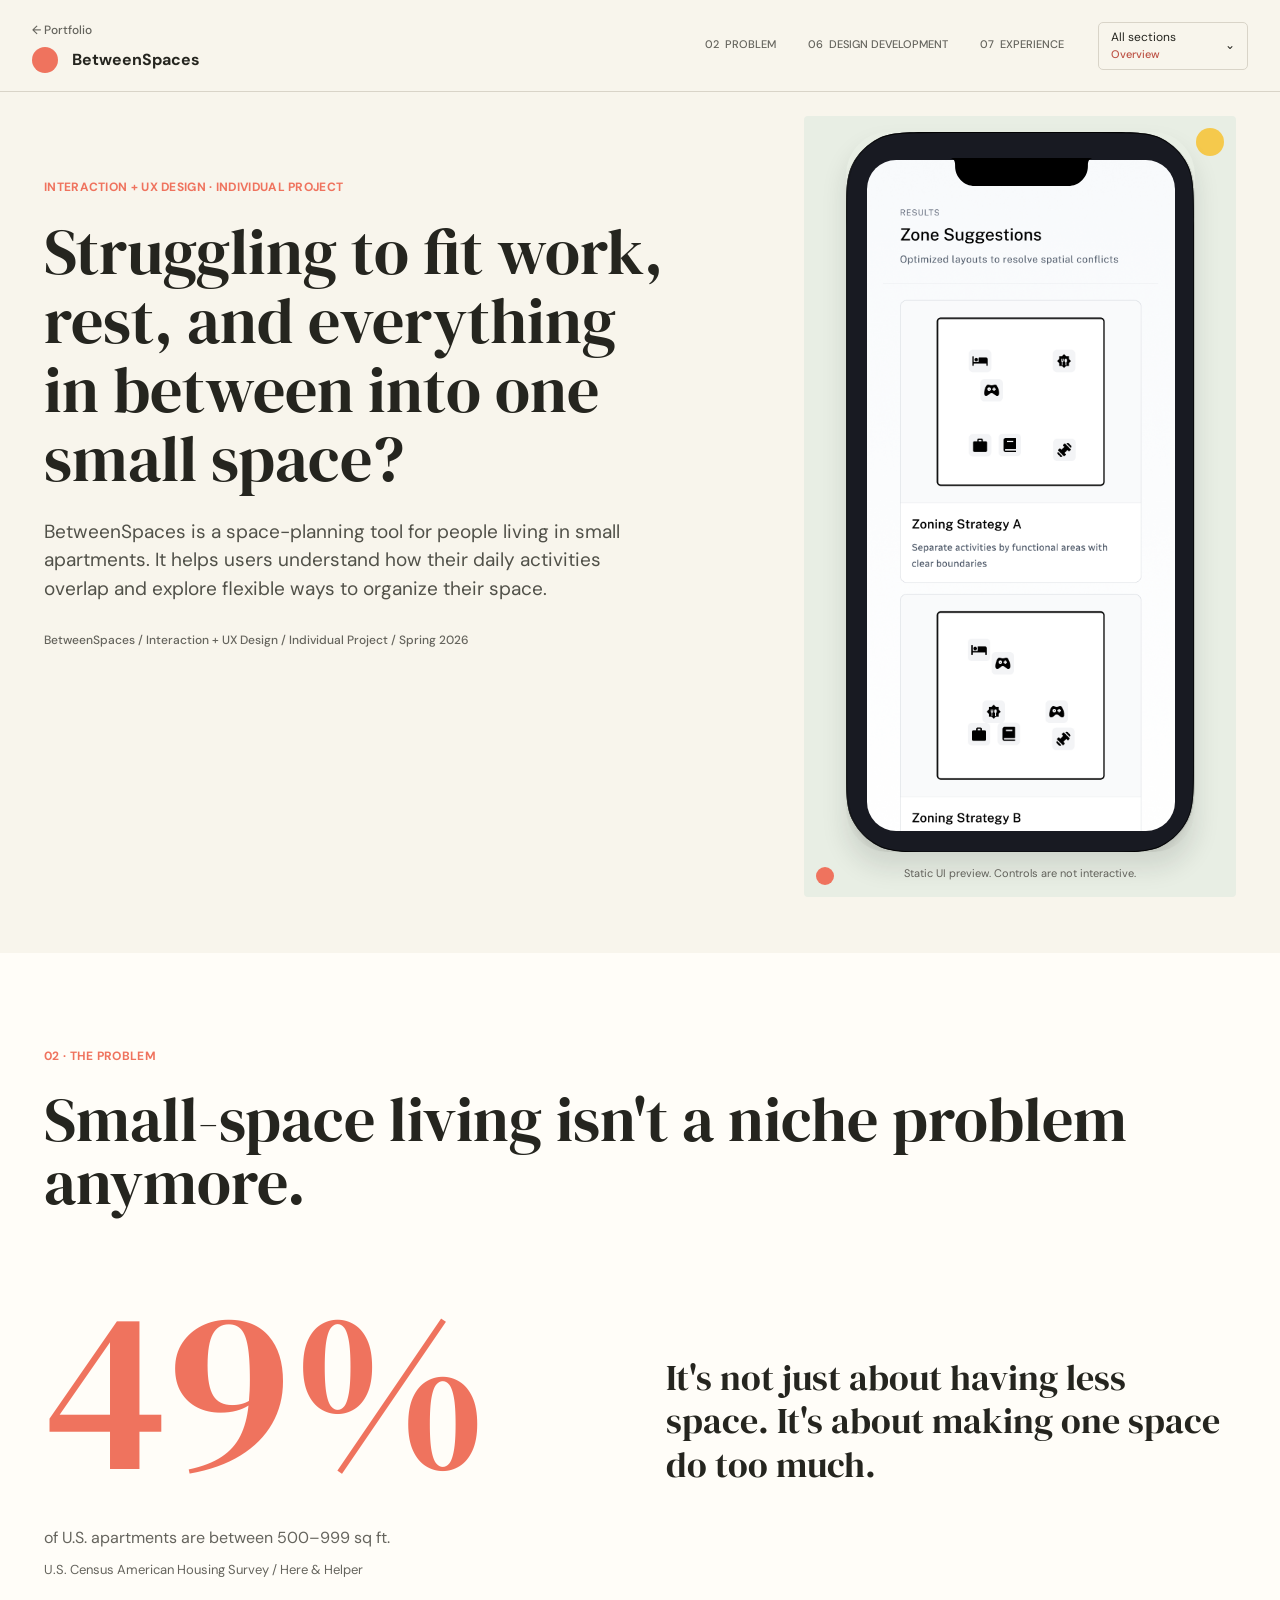
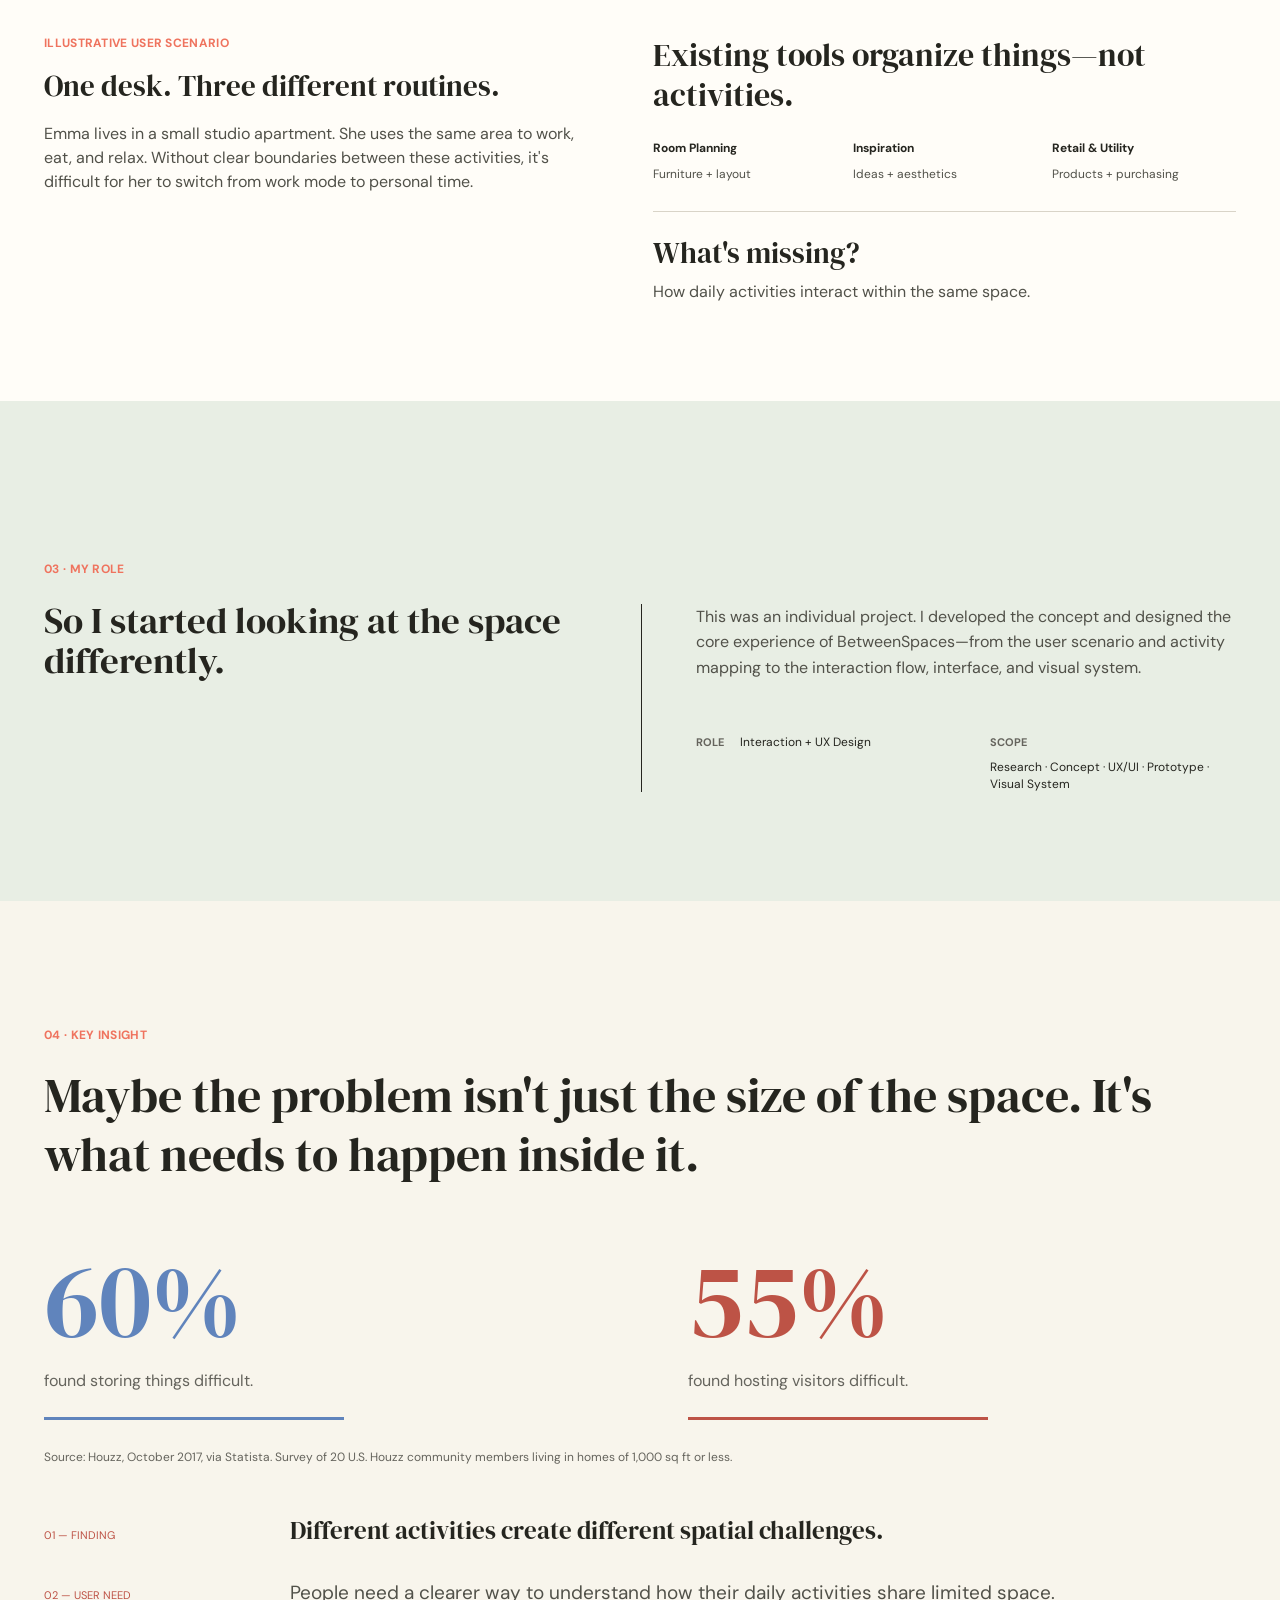
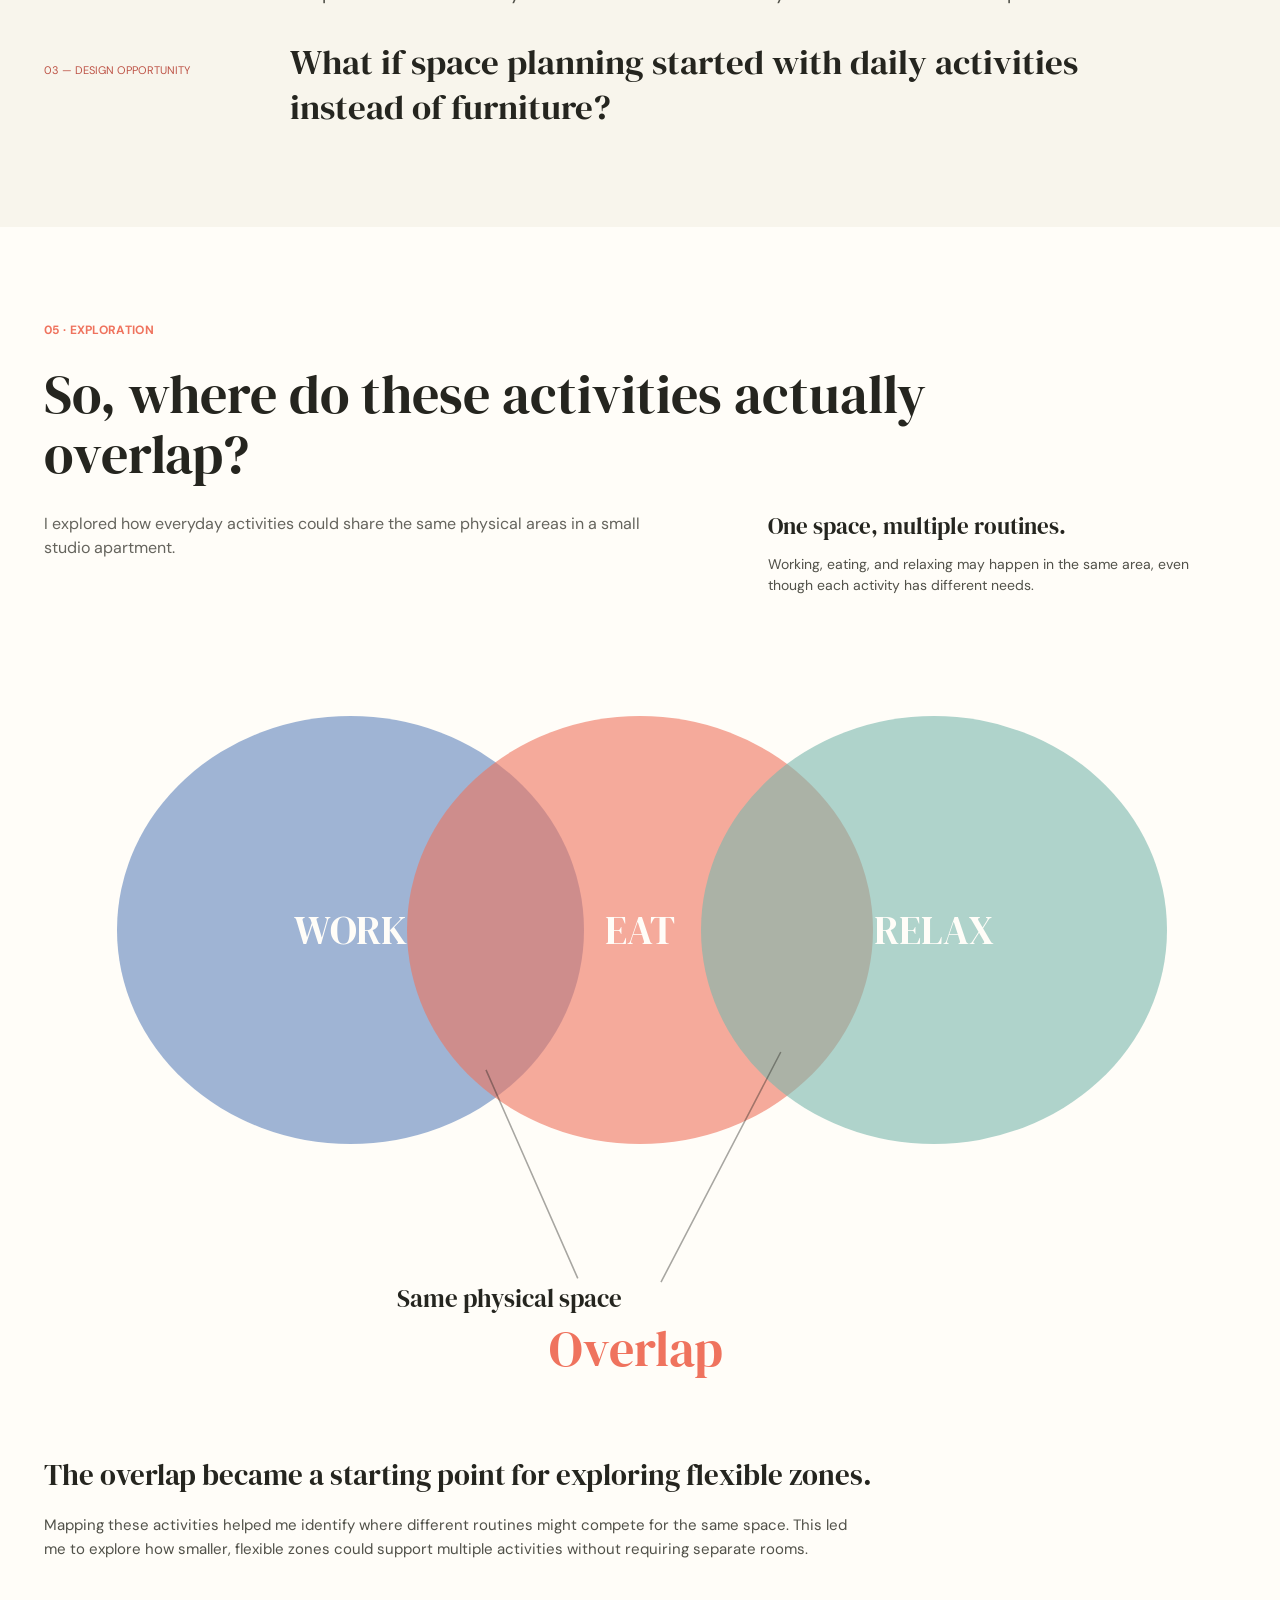
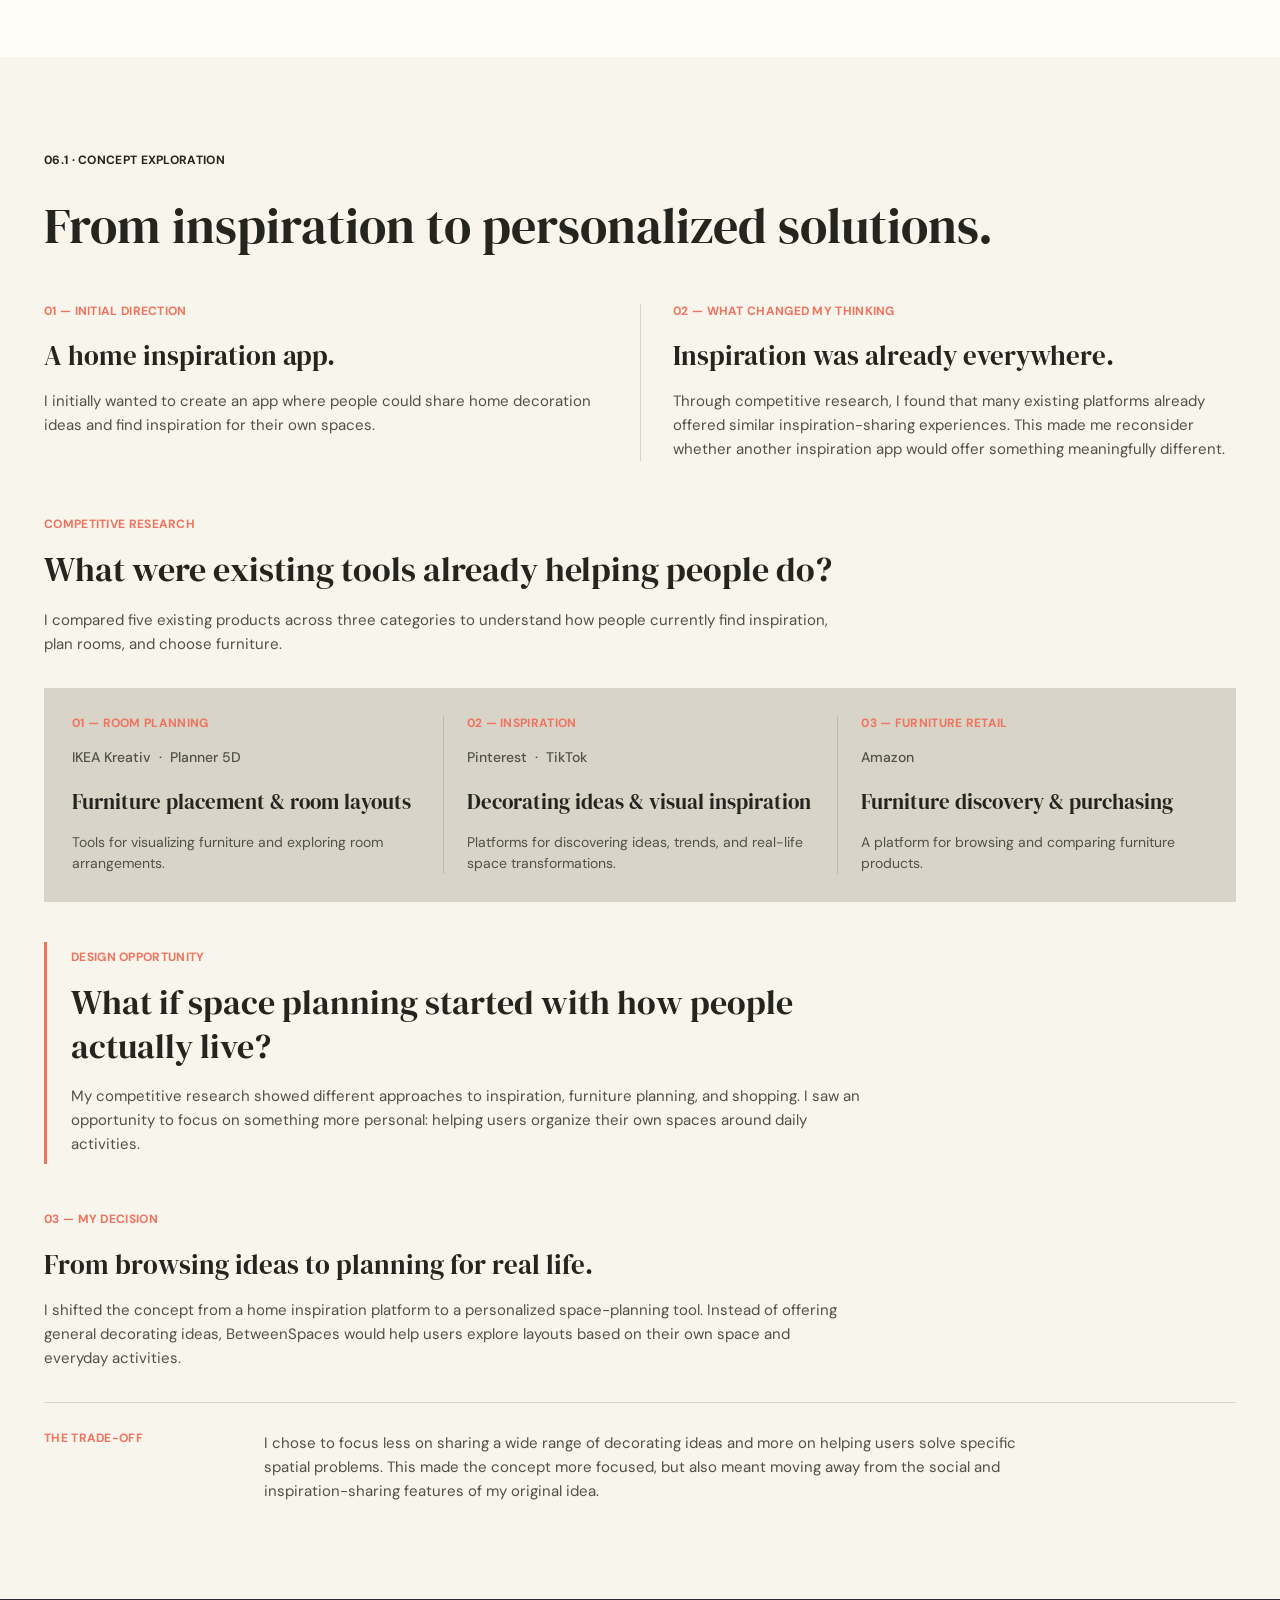
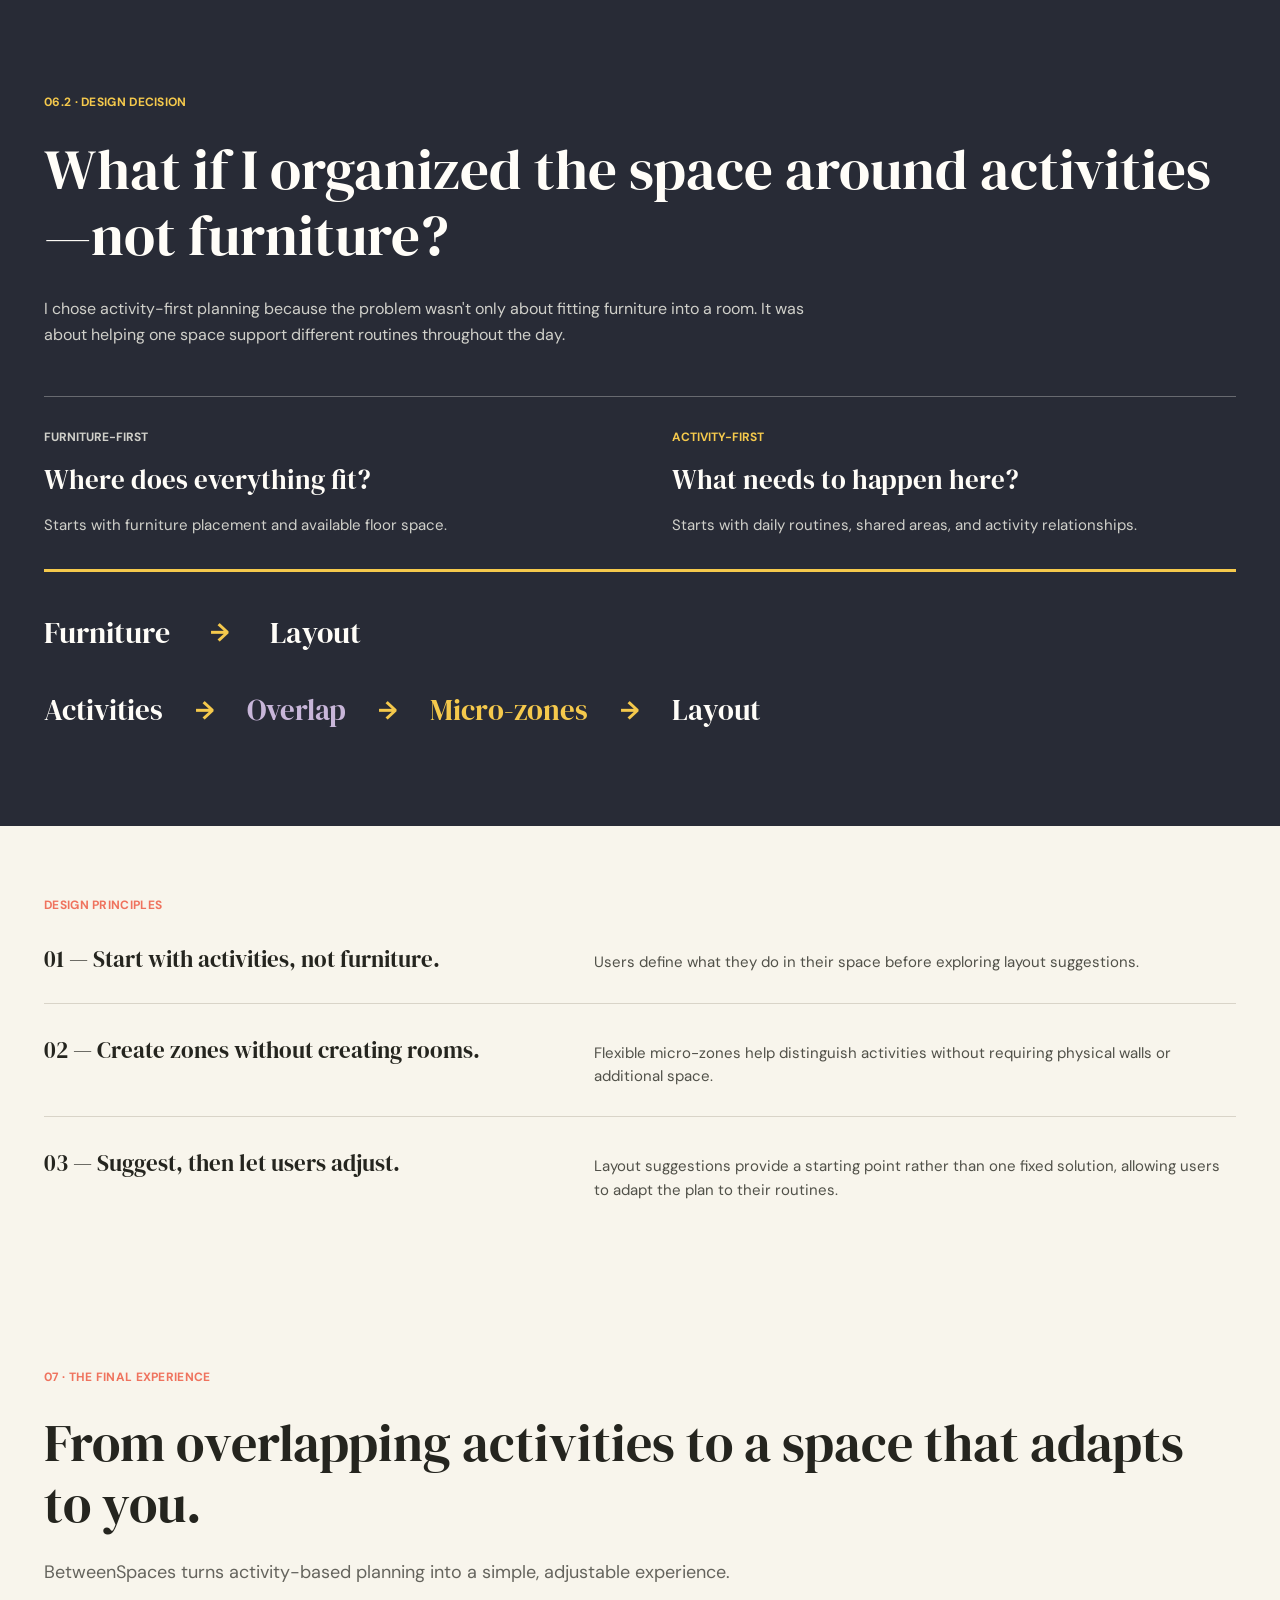
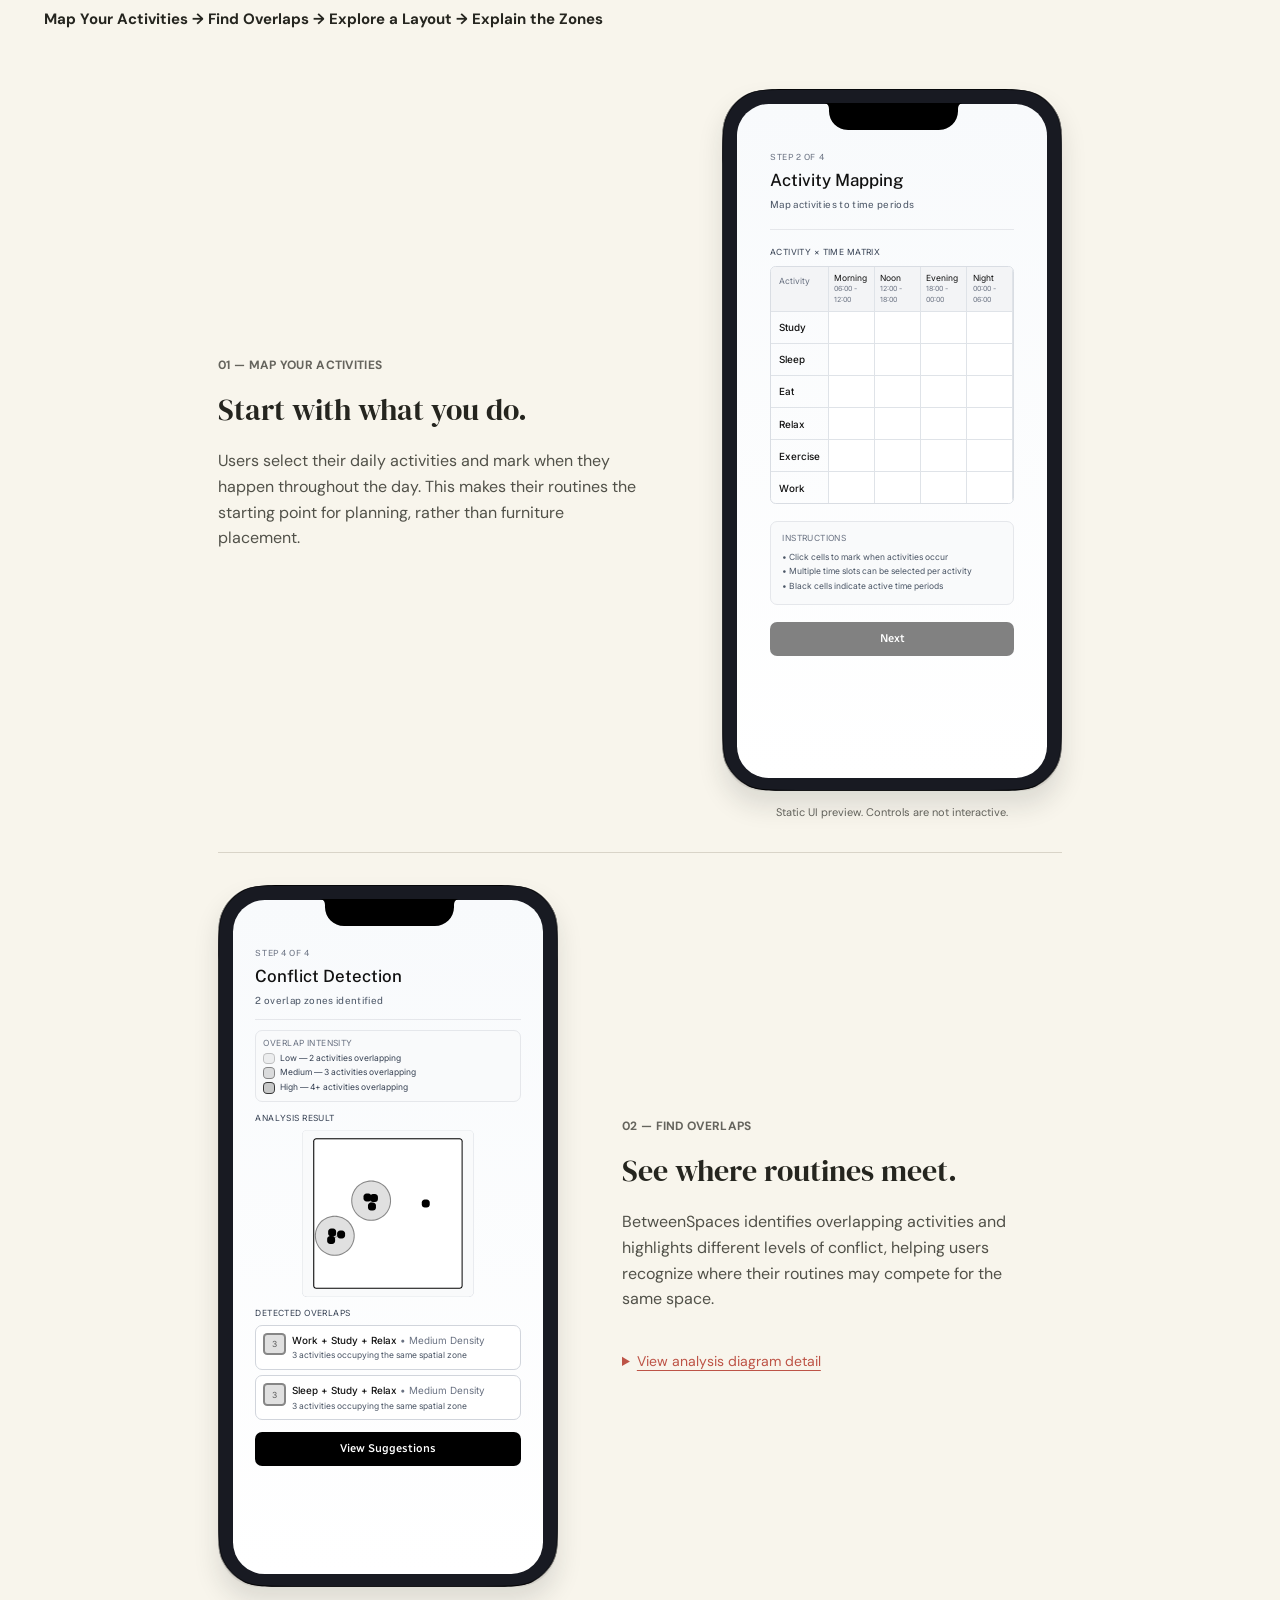
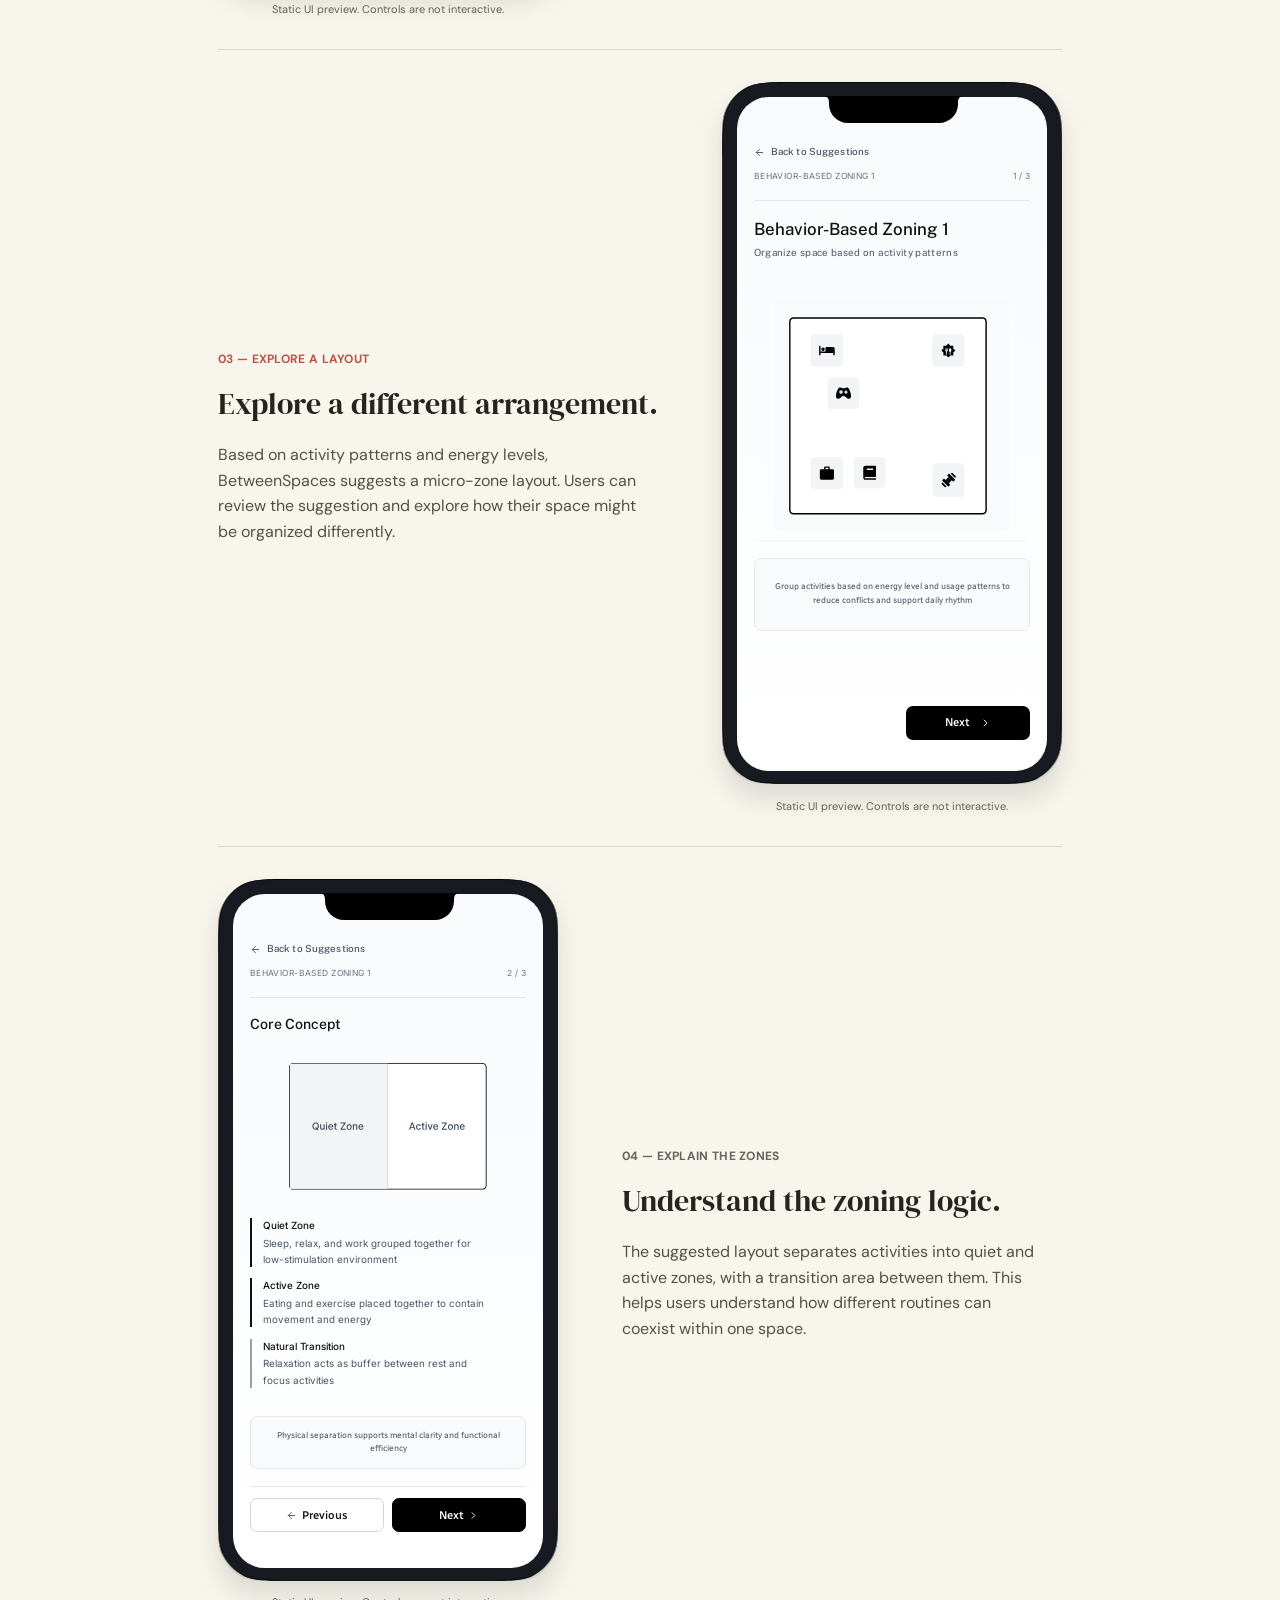
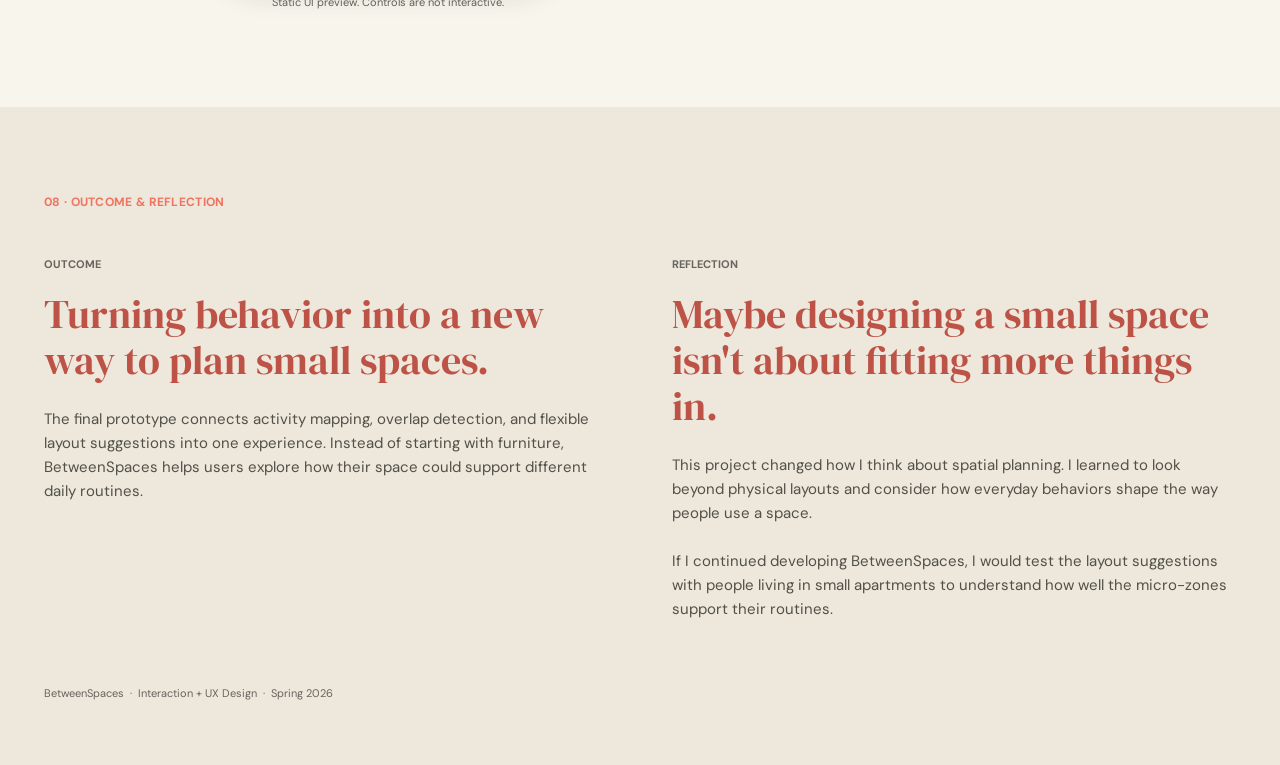
==== commit 758bdb15: "Add portfolio homepage" ====
--- a/index.html
+++ b/index.html
@@ -1,11 +1,14 @@
 <!doctype html>
-<html lang="en"><head><meta charset="utf-8"><meta name="viewport" content="width=device-width, initial-scale=1"><meta name="theme-color" content="#f8f5ec"><title>BetweenSpaces — Interaction + UX Design</title><link rel="stylesheet" href="assets/fonts.css"><link rel="stylesheet" href="styles.css"><link rel="stylesheet" href="section-layout.css"></head>
+<html lang="en"><head><meta charset="utf-8"><meta name="viewport" content="width=device-width, initial-scale=1"><meta name="theme-color" content="#f8f5ec"><title>BetweenSpaces — Interaction + UX Design</title><link rel="stylesheet" href="assets/fonts.css"><link rel="stylesheet" href="styles.css"><link rel="stylesheet" href="section-layout.css"><link rel="stylesheet" href="portfolio-link.css"></head>
 <body data-figma-page="4wk" data-figma-frame="11:26">
     <header class="site-header">
+      <div class="case-brand-group">
+      <a class="portfolio-return" href="home/index.html">← Portfolio</a>
       <a class="brand" href="#top" aria-label="BetweenSpaces, back to top">
         <img src="assets/wk4/908be.svg" alt="">
         <span>BetweenSpaces</span>
       </a>
+      </div>
       <nav class="primary-nav" aria-label="Case study sections">
         <a href="#problem">02&nbsp; Problem</a>
         <a href="#concept" data-chapter="design">06&nbsp; Design Development</a>
@@ -126,4 +129,4 @@
 <section class="ending section-clay" id="outcome" aria-labelledby="ending-title"><div class="section-inner"><p data-figma-id="18:241" class="eyebrow" id="ending-title">08 · OUTCOME &amp; REFLECTION</p><div class="ending-grid"><article><h2 data-figma-id="18:242">OUTCOME</h2><h3 data-figma-id="40:31" class="ending-lede">Turning behavior into a new way to plan small spaces.</h3><p data-figma-id="18:243">The final prototype connects activity mapping, overlap detection, and flexible layout suggestions into one experience. Instead of starting with furniture, BetweenSpaces helps users explore how their space could support different daily routines.</p></article><article><h2 data-figma-id="18:244">REFLECTION</h2><h3 data-figma-id="40:32" class="ending-lede">Maybe designing a small space isn't about fitting more things in.</h3><p data-figma-id="18:245" class="reflection-copy">This project changed how I think about spatial planning. I learned to look beyond physical layouts and consider how everyday behaviors shape the way people use a space.
 
 If I continued developing BetweenSpaces, I would test the layout suggestions with people living in small apartments to understand how well the micro-zones support their routines.</p></article></div><footer data-figma-id="18:246">BetweenSpaces  ·  Interaction + UX Design  ·  Spring 2026</footer></div></section>
-</main><script src="script.js"></script></body></html>+</main><script src="script.js"></script></body></html>
--- a/portfolio-link.css
+++ b/portfolio-link.css
@@ -0,0 +1,5 @@
+/* A single return link; the existing case-study styles stay unchanged. */
+.case-brand-group { display: flex; flex-direction: column; align-items: flex-start; gap: 4px; min-width: 0; }
+.portfolio-return { display: inline-flex; align-items: center; min-height: 24px; color: var(--muted); font: 500 12px/1.4 'DM Sans',sans-serif; text-decoration: none; }
+.portfolio-return:hover { color: var(--coral-dark); text-decoration: underline; text-underline-offset: 3px; }
+@media (max-width:650px) { .portfolio-return { font-size: 11px; } }
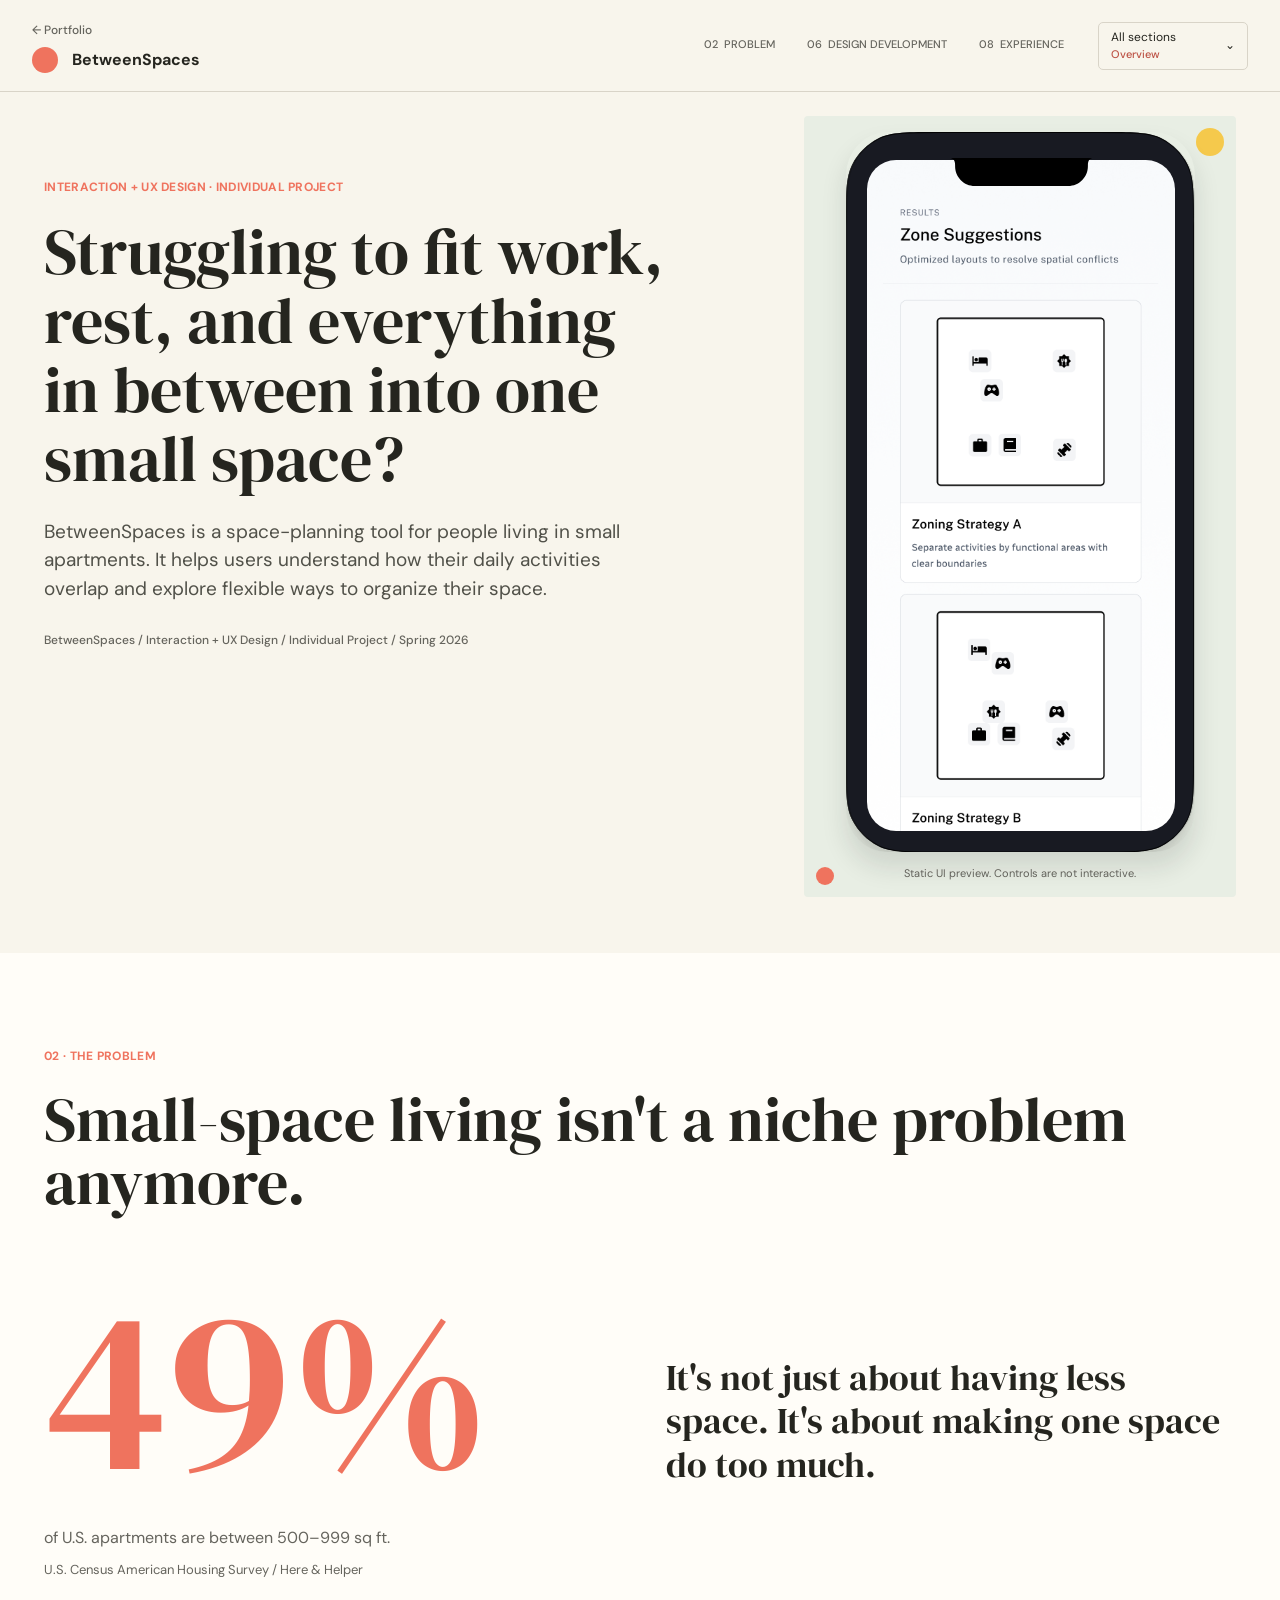
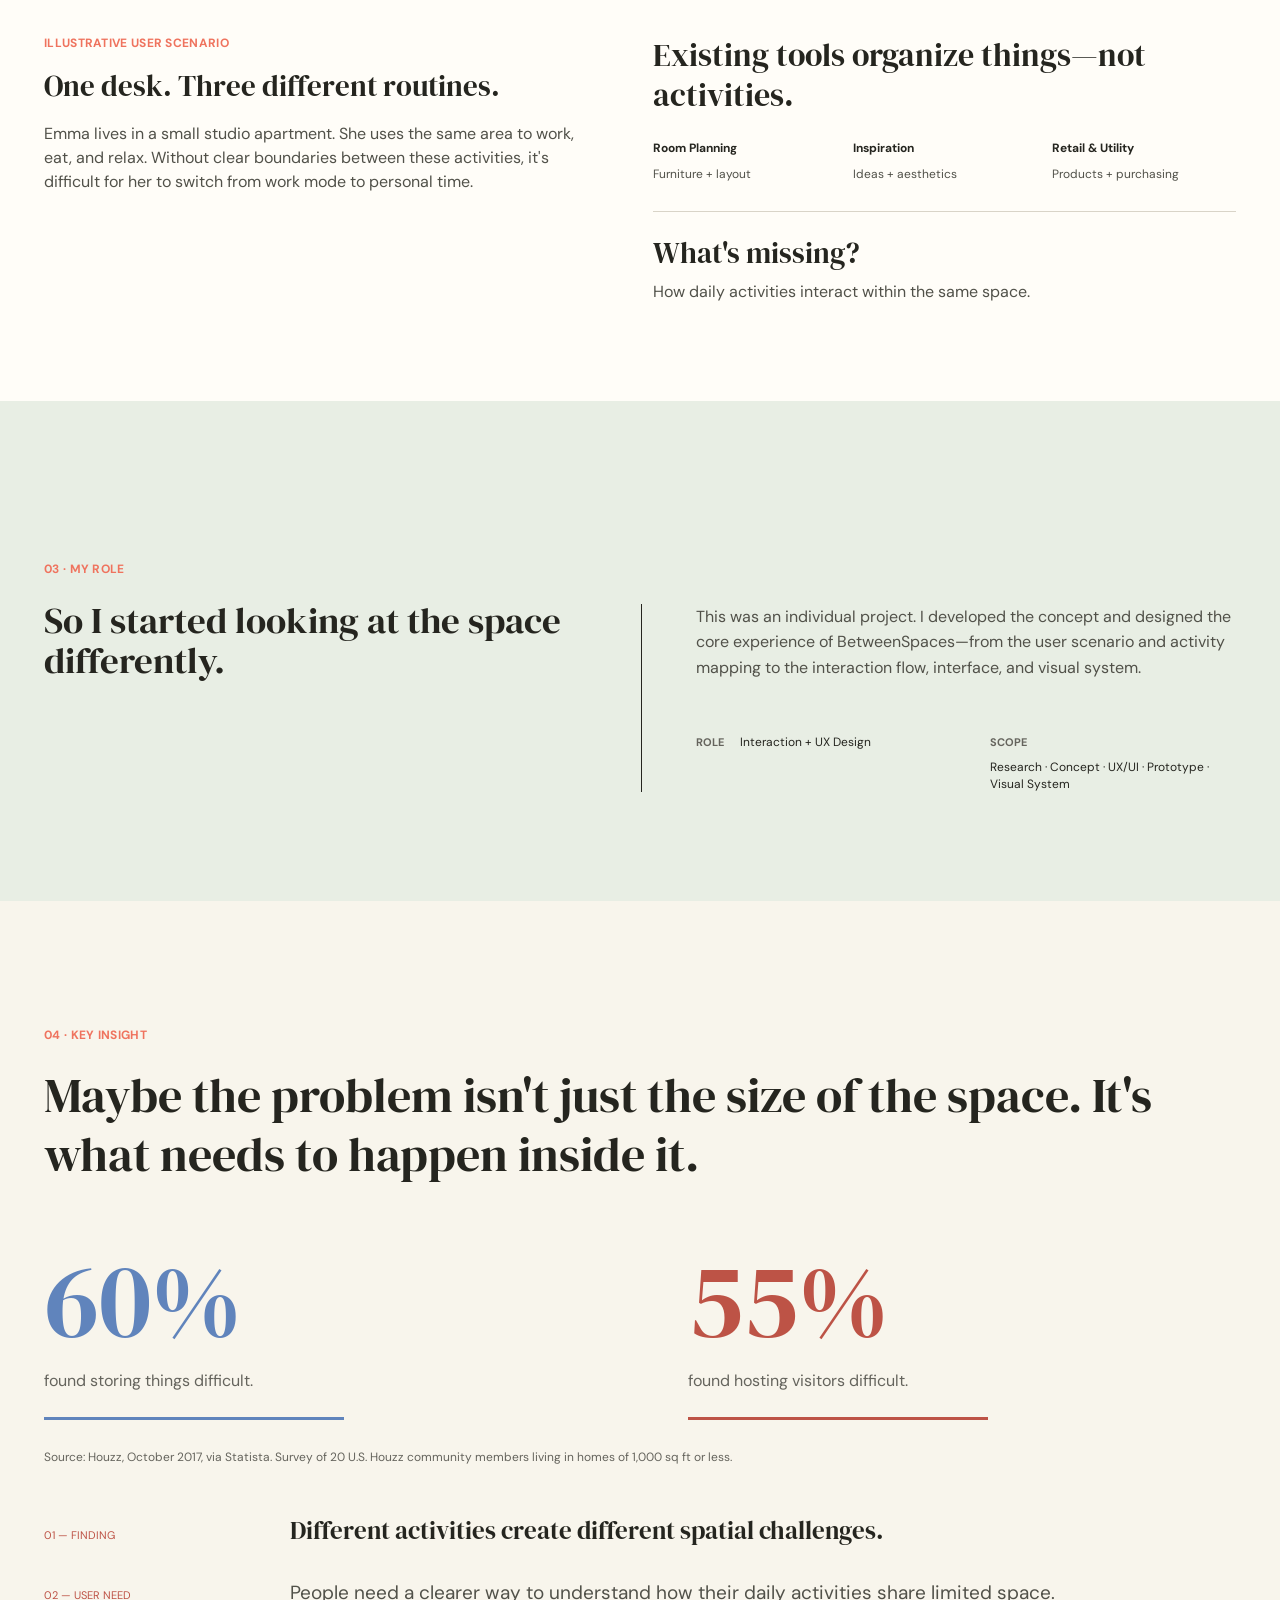
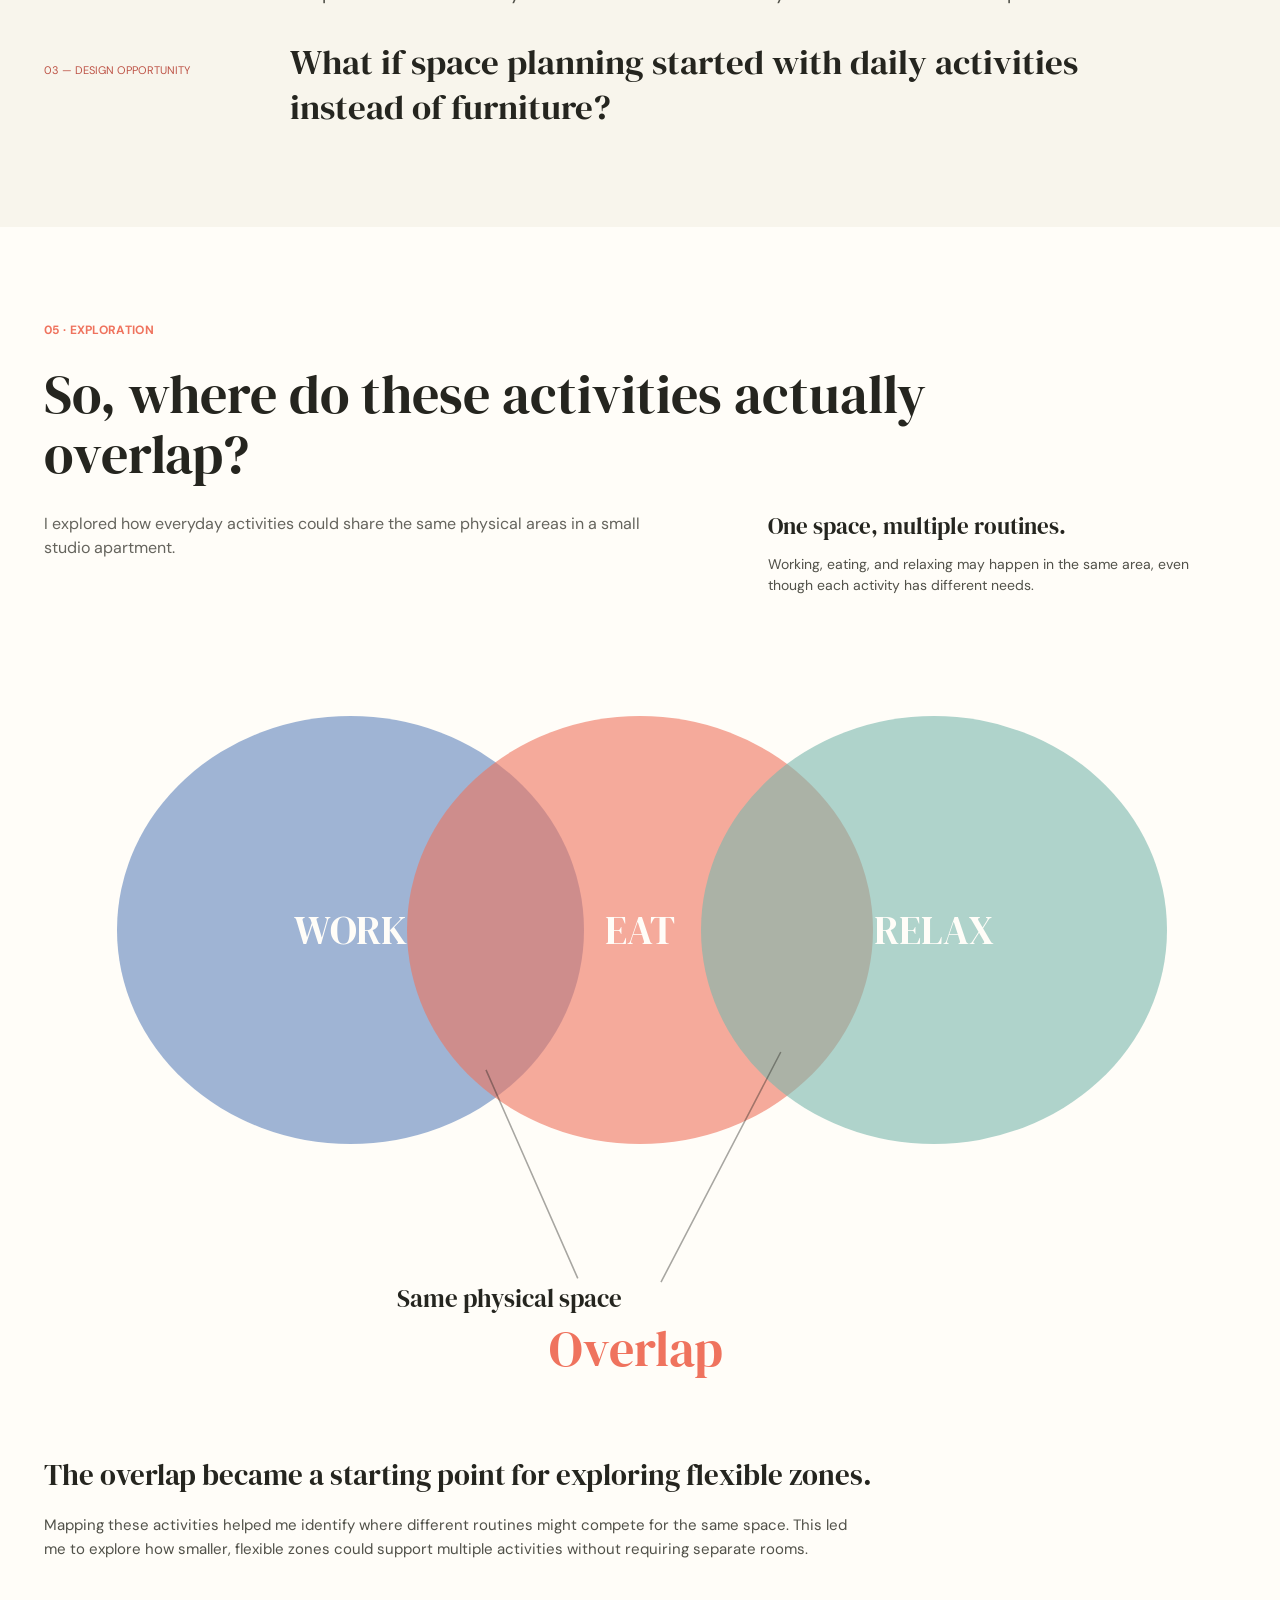
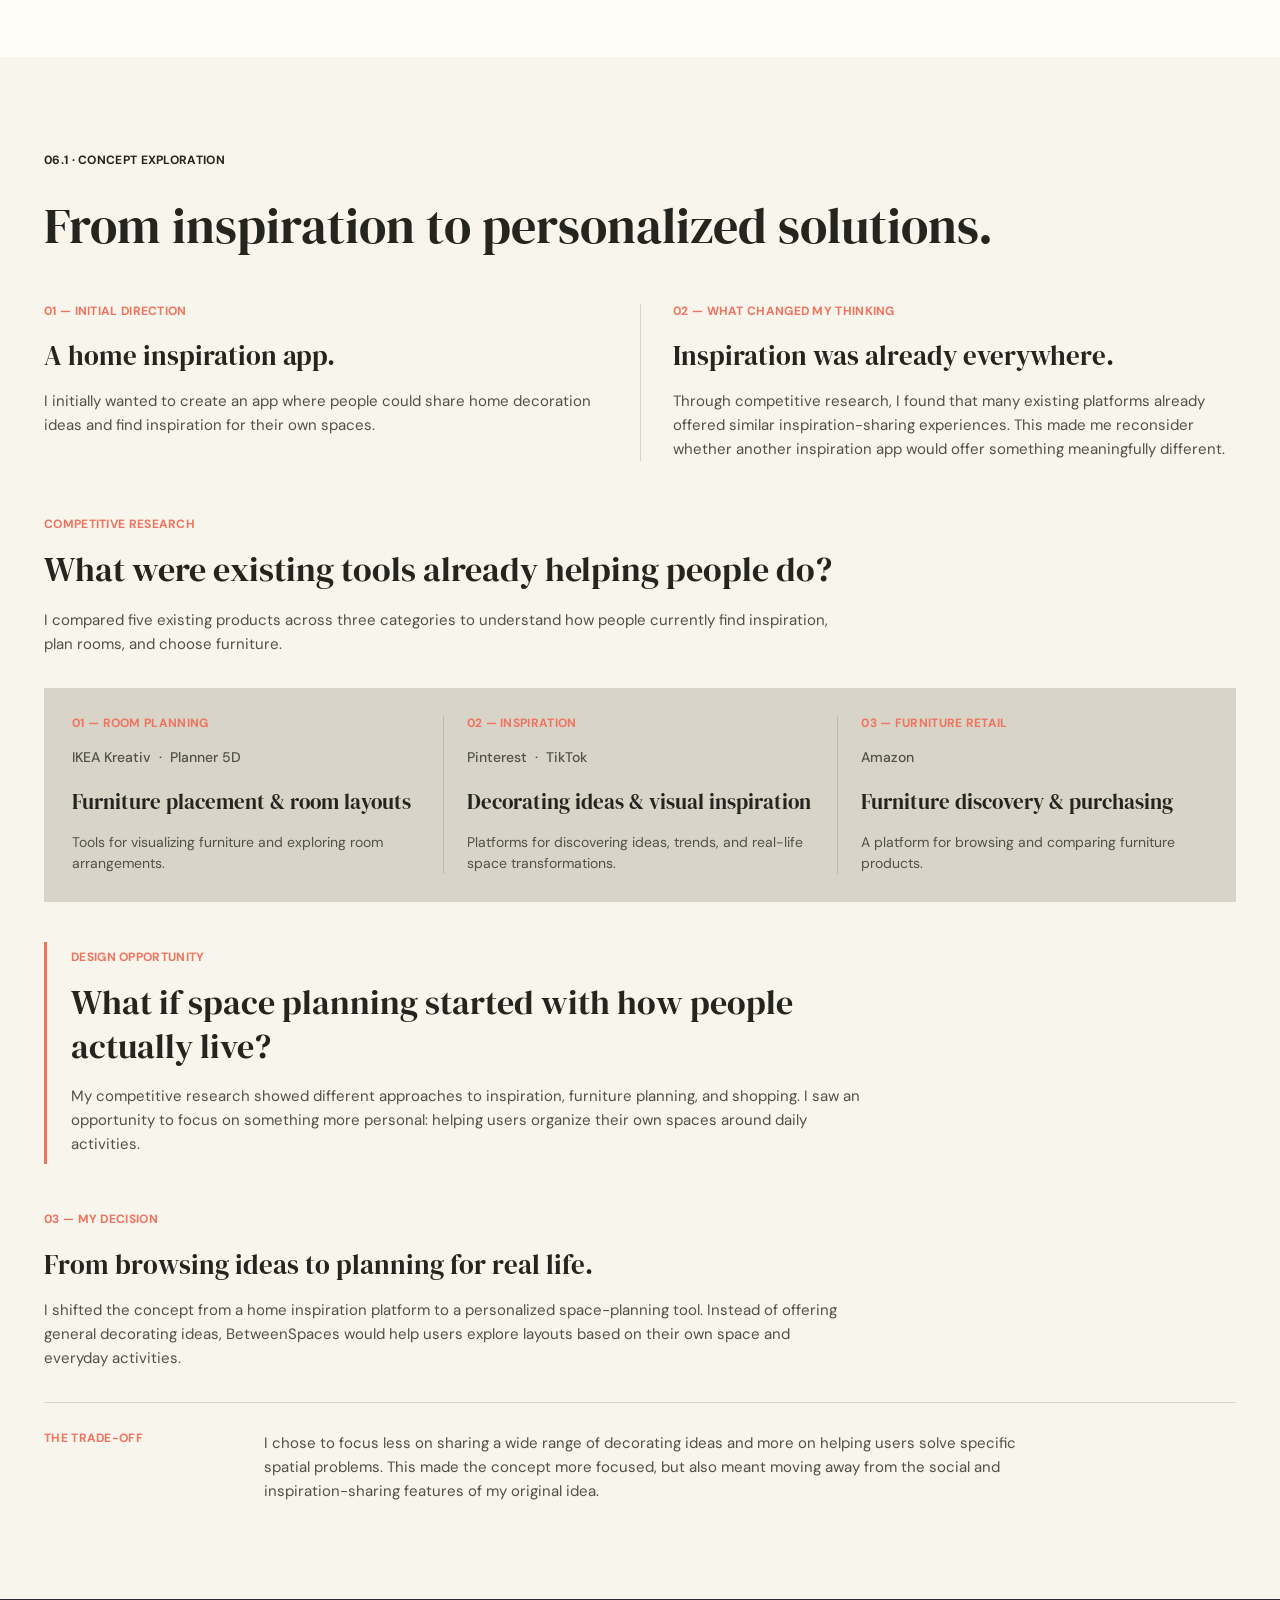
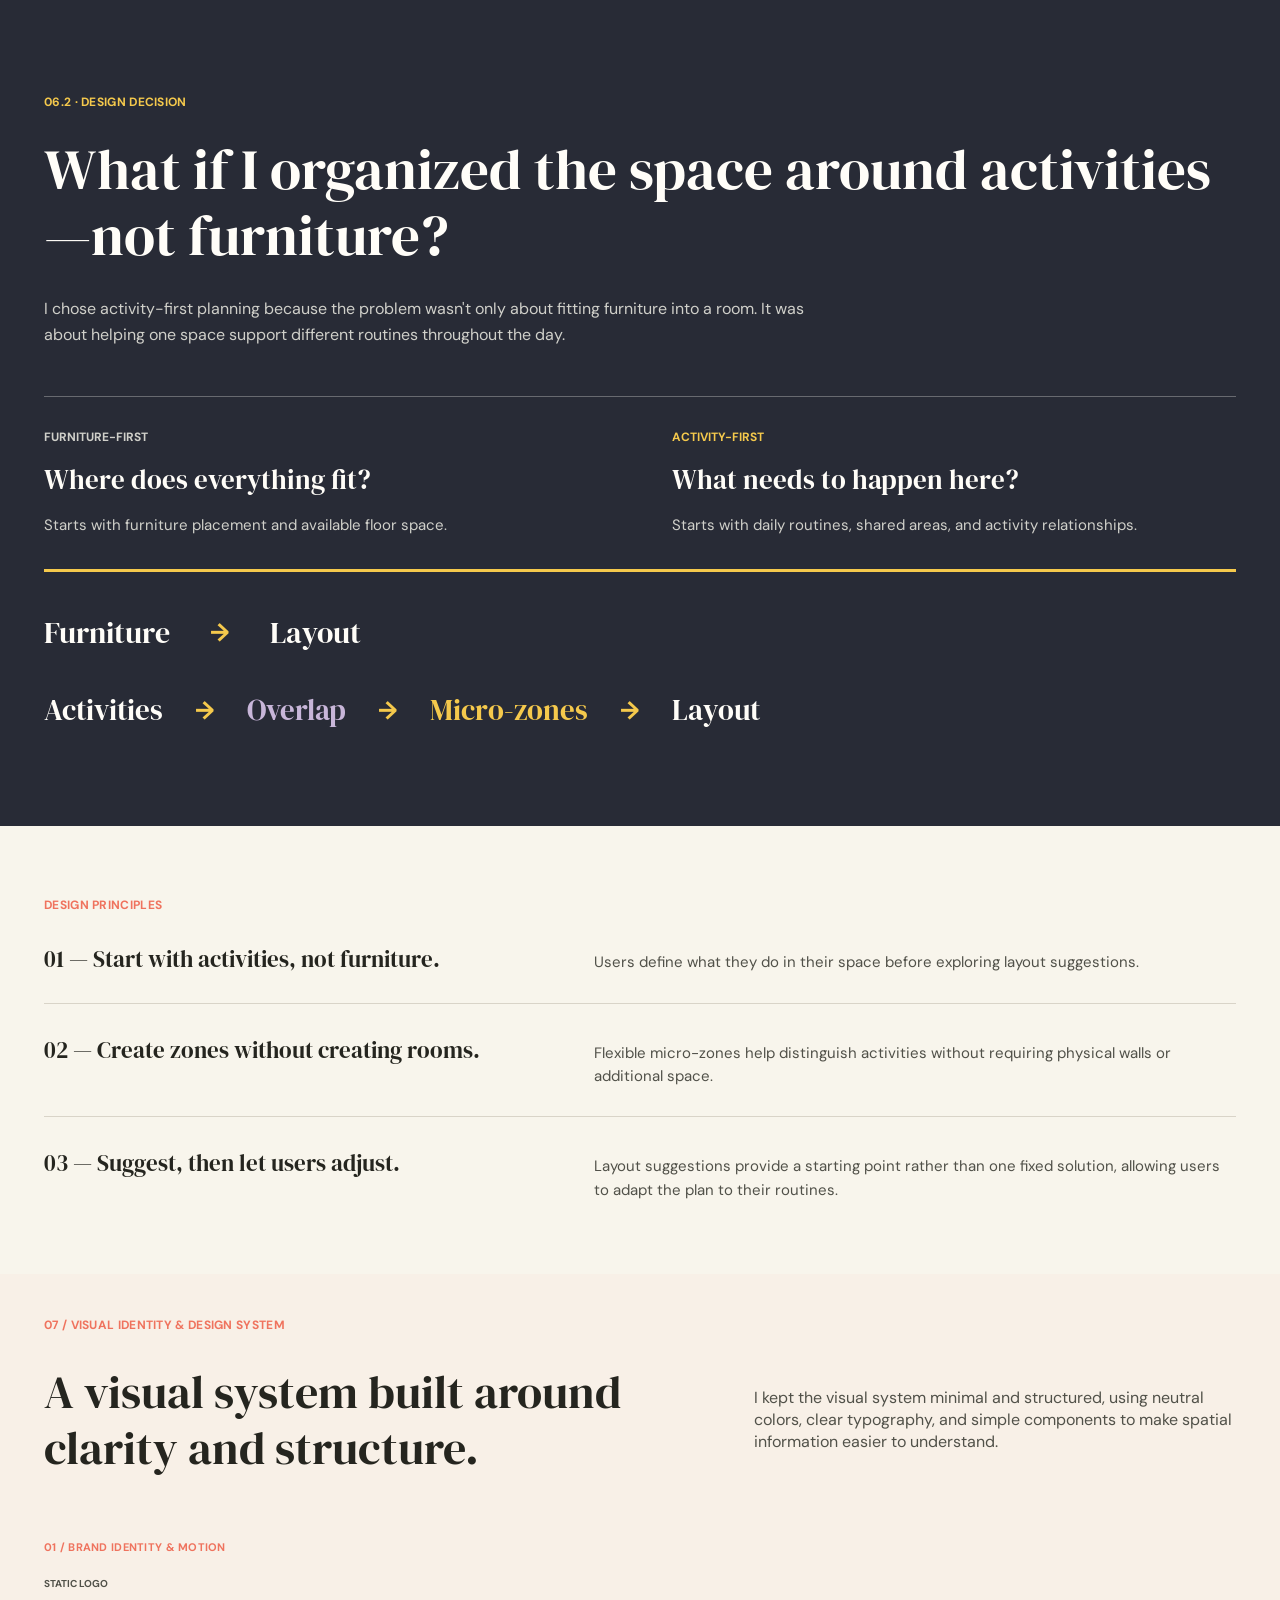
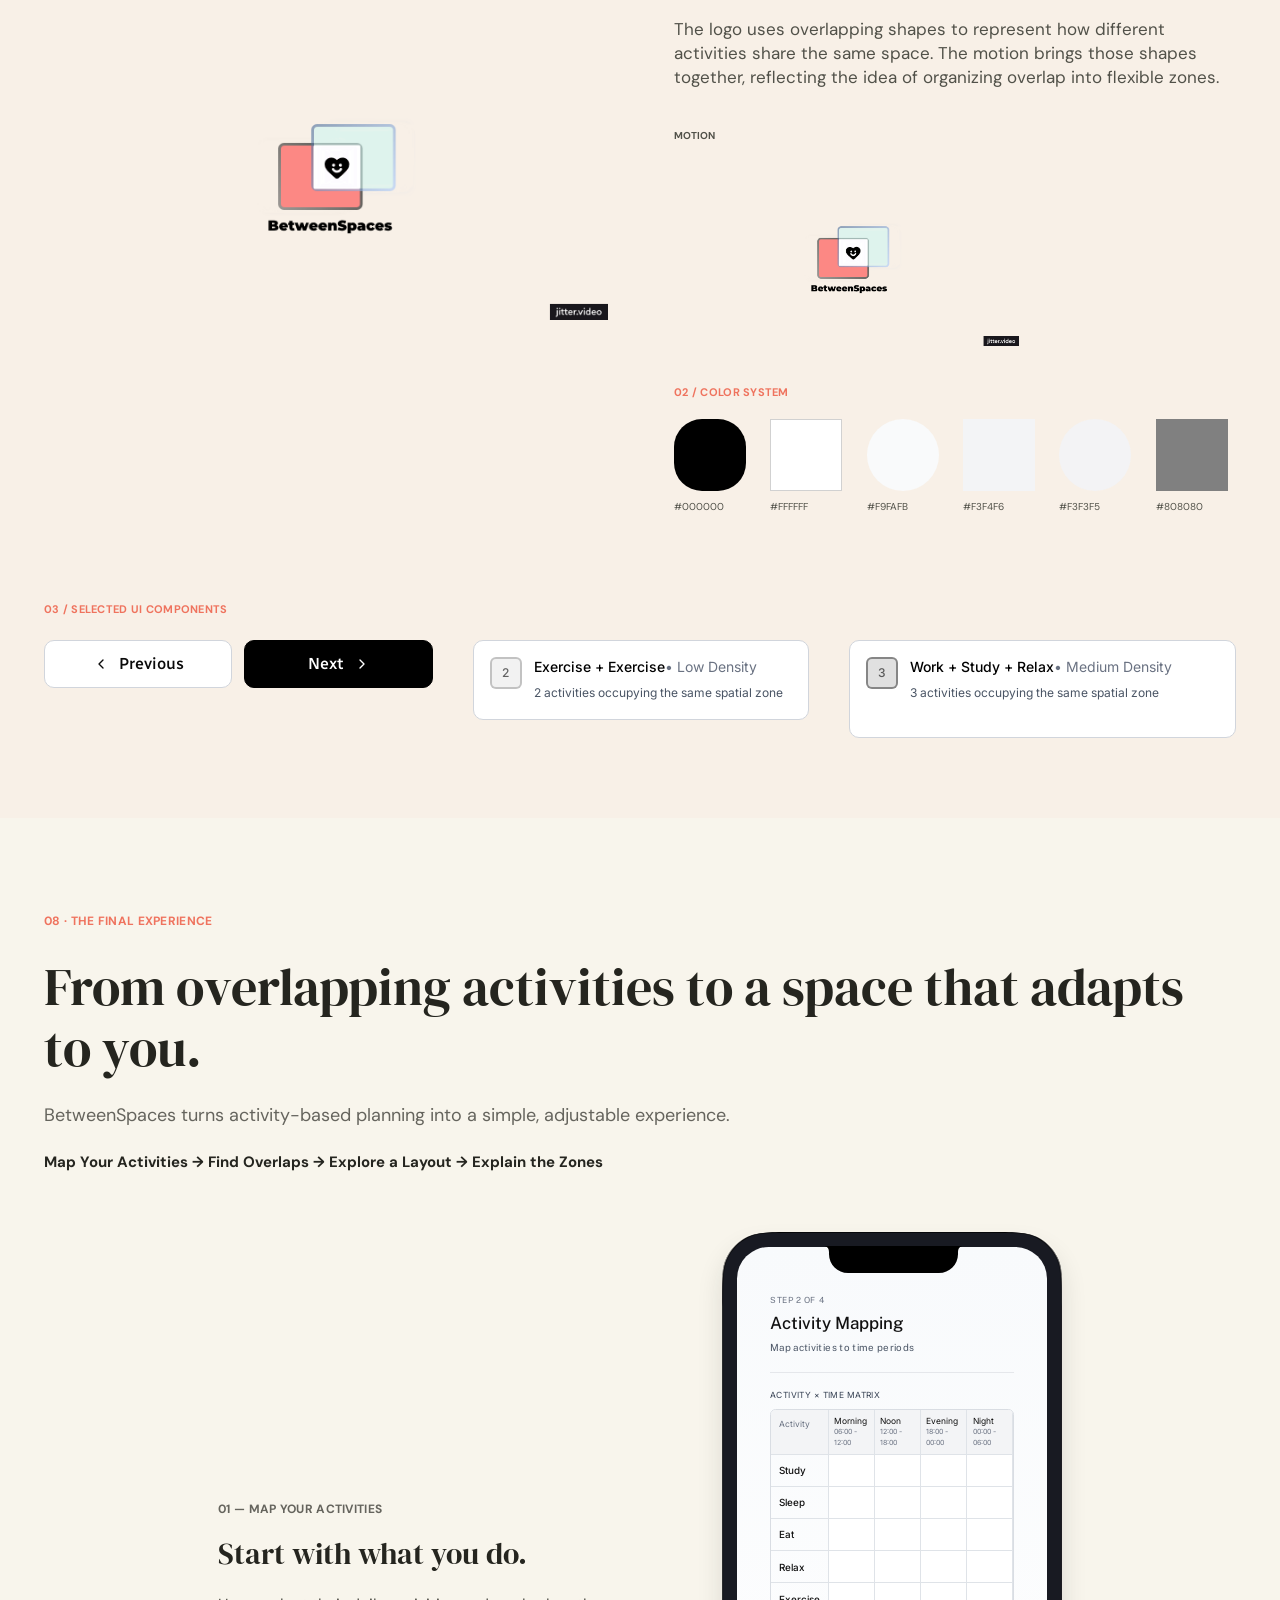
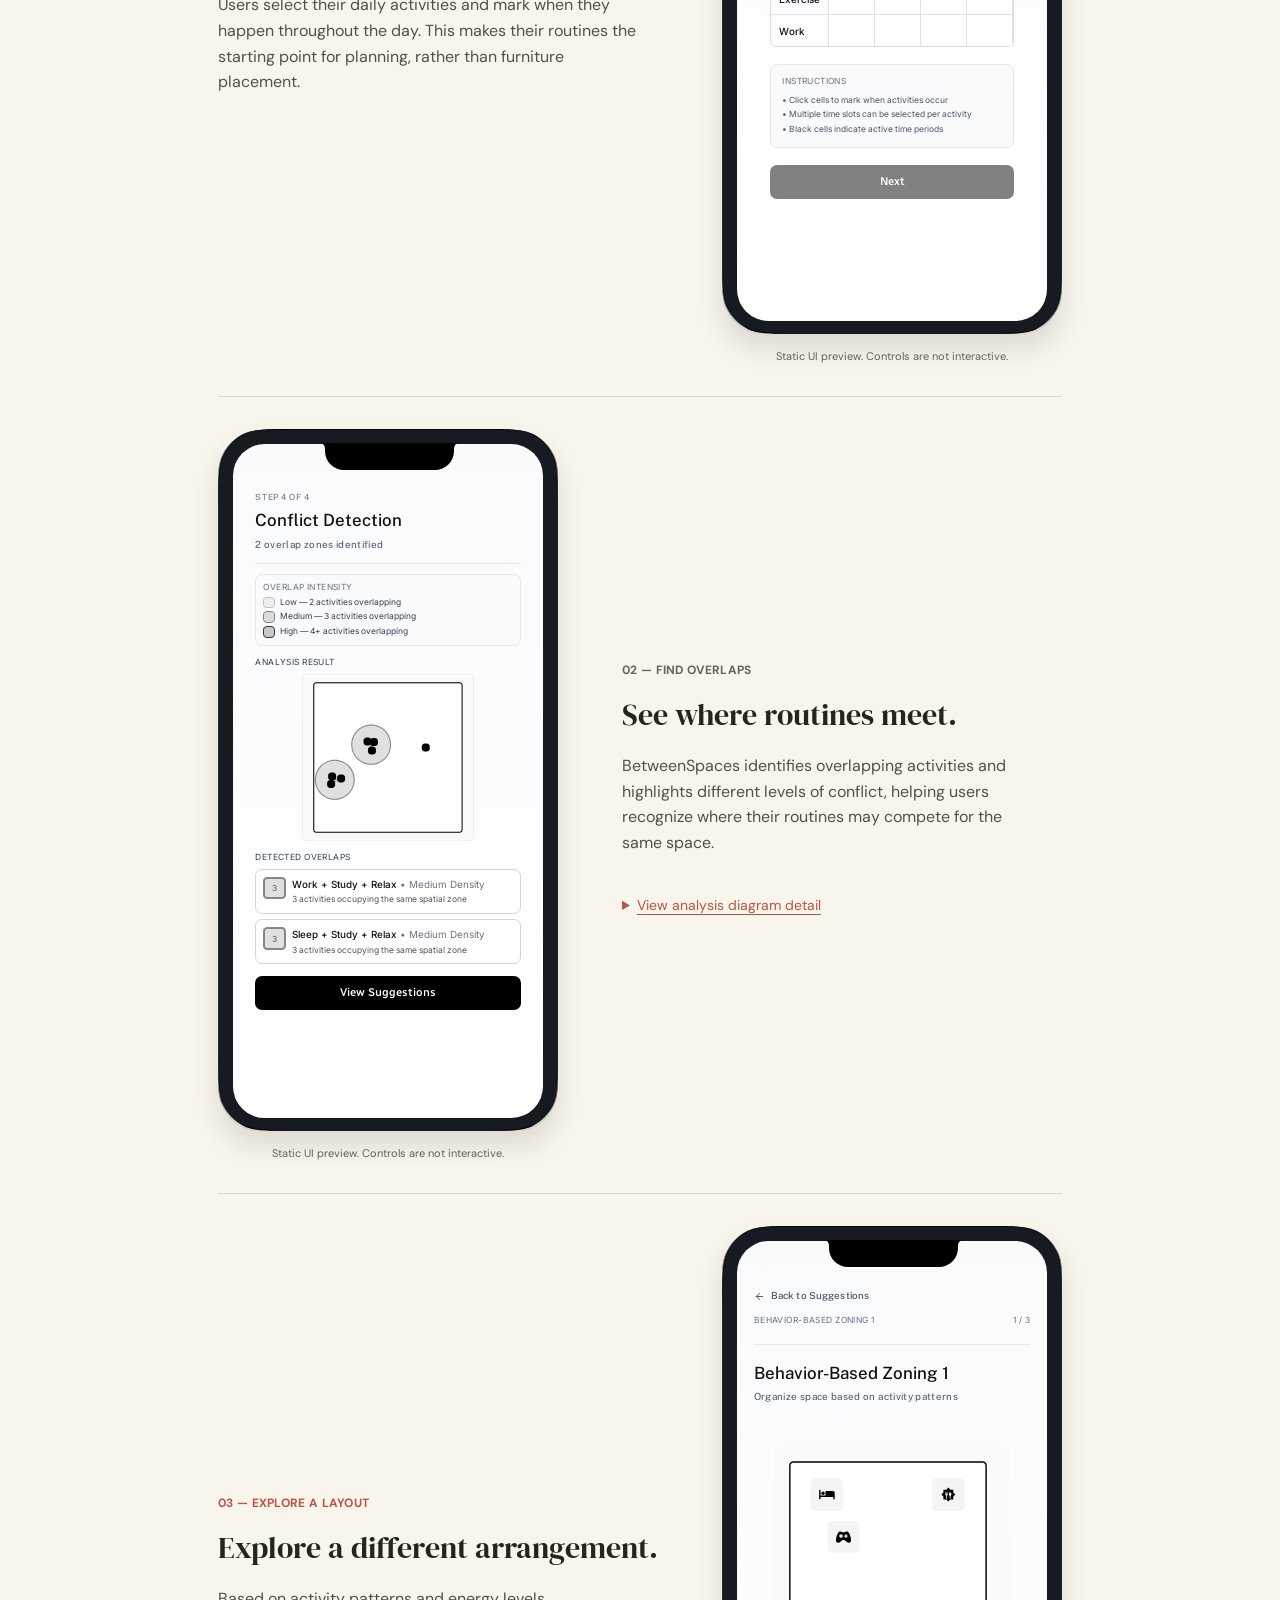
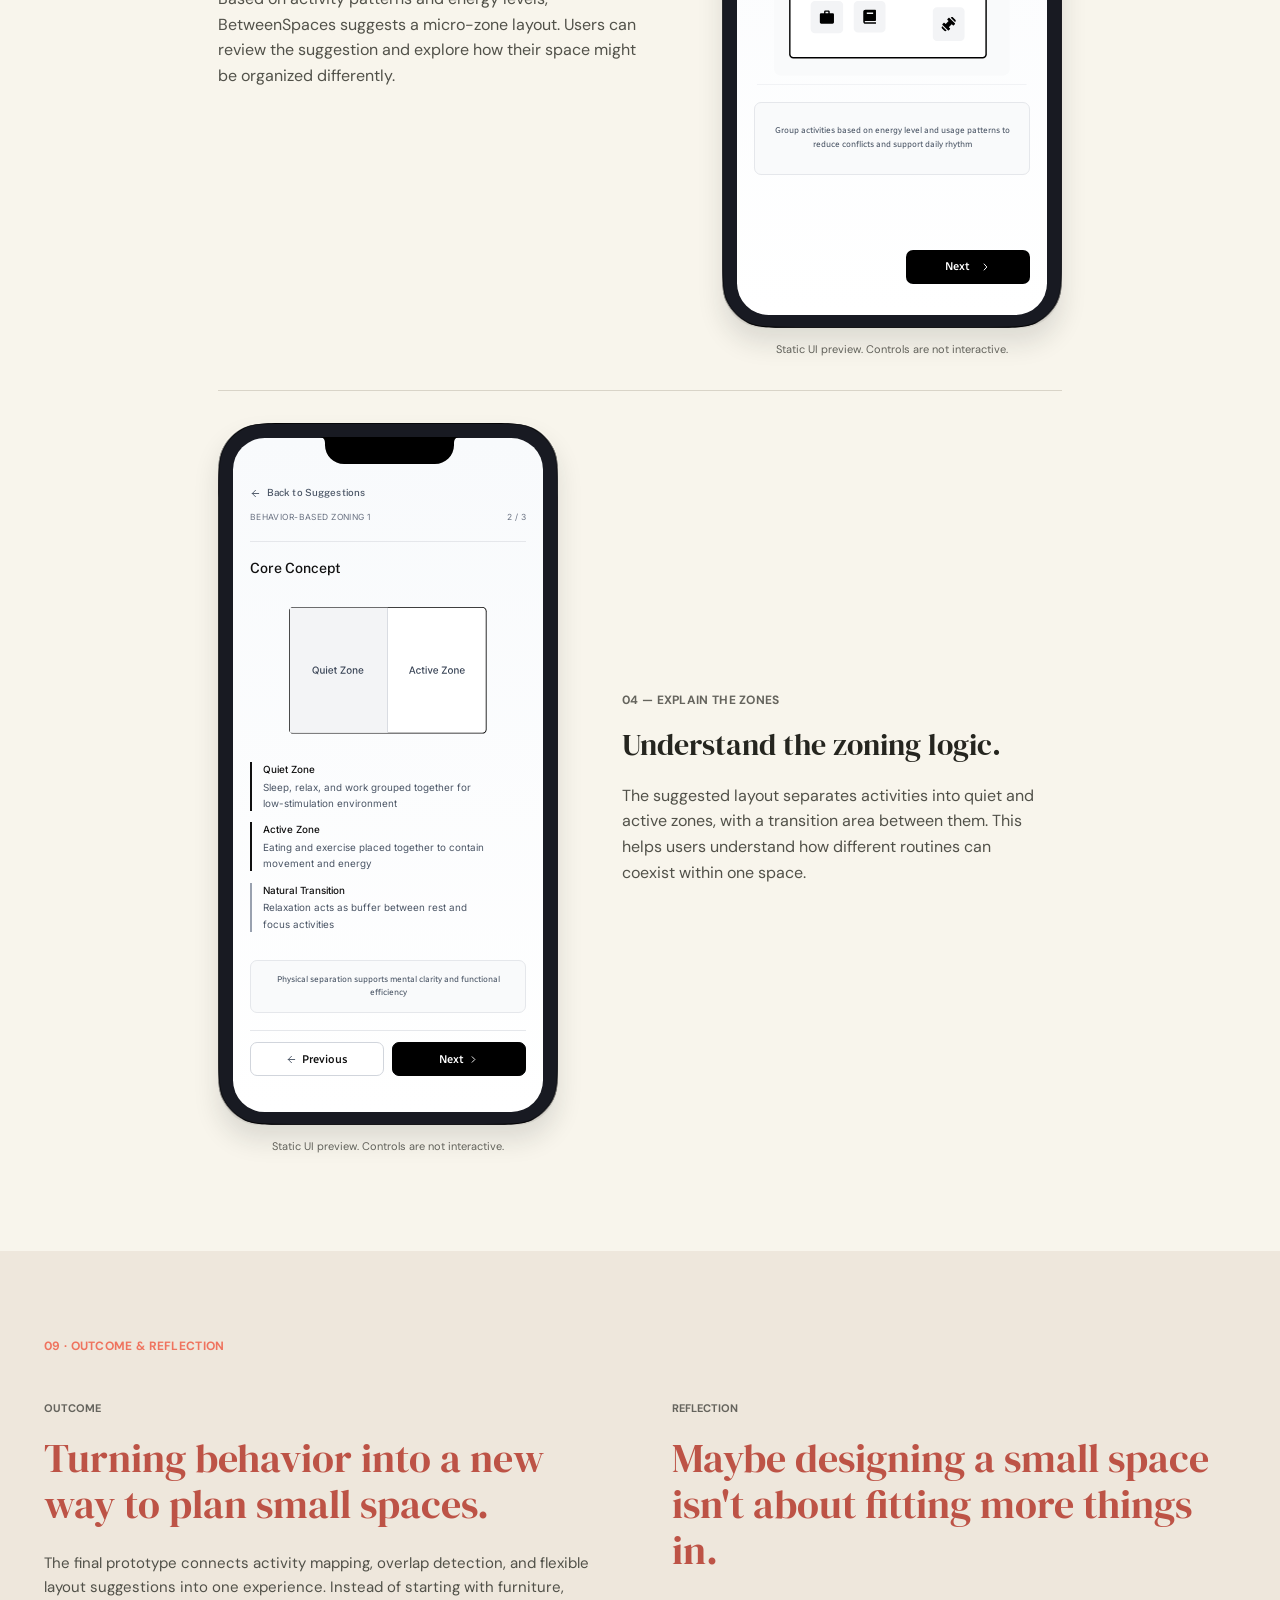
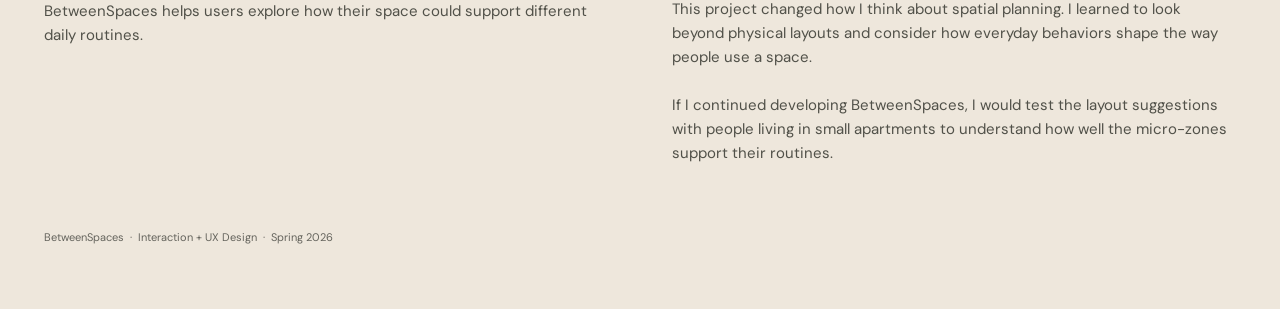
==== commit 5b38f64f: "Add visual identity and design system section" ====
--- a/index.html
+++ b/index.html
@@ -1,5 +1,5 @@
 <!doctype html>
-<html lang="en"><head><meta charset="utf-8"><meta name="viewport" content="width=device-width, initial-scale=1"><meta name="theme-color" content="#f8f5ec"><title>BetweenSpaces — Interaction + UX Design</title><link rel="stylesheet" href="assets/fonts.css"><link rel="stylesheet" href="styles.css"><link rel="stylesheet" href="section-layout.css"><link rel="stylesheet" href="portfolio-link.css"></head>
+<html lang="en"><head><meta charset="utf-8"><meta name="viewport" content="width=device-width, initial-scale=1"><meta name="theme-color" content="#f8f5ec"><title>BetweenSpaces — Interaction + UX Design</title><link rel="stylesheet" href="assets/fonts.css"><link rel="stylesheet" href="styles.css"><link rel="stylesheet" href="section-layout.css"><link rel="stylesheet" href="portfolio-link.css"><link rel="stylesheet" href="assets/identity/identity.css"></head>
 <body data-figma-page="4wk" data-figma-frame="11:26">
     <header class="site-header">
       <div class="case-brand-group">
@@ -12,12 +12,12 @@
       <nav class="primary-nav" aria-label="Case study sections">
         <a href="#problem">02&nbsp; Problem</a>
         <a href="#concept" data-chapter="design">06&nbsp; Design Development</a>
-        <a href="#experience">07&nbsp; Experience</a>
+        <a href="#experience">08&nbsp; Experience</a>
       </nav>
       <details class="section-menu">
         <summary aria-label="All sections. Current section: Overview"><span>All sections <small class="current-section">Overview</small></span><span aria-hidden="true">⌄</span></summary>
         <nav class="all-sections" aria-label="All case study sections">
-  <a href="#overview" aria-current="location">Overview</a><a href="#problem">02 · Problem</a><a href="#role">03 · My Role</a><a href="#insight">04 · Key Insight</a><a href="#exploration">05 · Exploration</a><div class="chapter-group" data-chapter="design"><p class="chapter-label">06 · Design Development</p><a href="#concept">06.1 · Concept Exploration</a><a href="#decision">06.2 · Design Decision</a><a href="#principles">Design Principles</a></div><a href="#experience">07 · Final Experience</a><a href="#outcome">08 · Outcome &amp; Reflection</a></nav>
+  <a href="#overview" aria-current="location">Overview</a><a href="#problem">02 · Problem</a><a href="#role">03 · My Role</a><a href="#insight">04 · Key Insight</a><a href="#exploration">05 · Exploration</a><div class="chapter-group" data-chapter="design"><p class="chapter-label">06 · Design Development</p><a href="#concept">06.1 · Concept Exploration</a><a href="#decision">06.2 · Design Decision</a><a href="#principles">Design Principles</a></div><a href="#visual-identity">07 · Visual Identity &amp; Design System</a><a href="#experience">08 · Final Experience</a><a href="#outcome">09 · Outcome &amp; Reflection</a></nav>
       </details>
     </header>
 <main id="top">
@@ -62,7 +62,15 @@
 <div class="approach between-approach"><div class="approach-flow"><span data-figma-id="18:125">Activities</span><b data-figma-id="18:126" aria-hidden="true">→</b><span data-figma-id="18:127">Overlap</span><b data-figma-id="18:128" aria-hidden="true">→</b><span data-figma-id="18:129">Micro-zones</span><b data-figma-id="18:130" aria-hidden="true">→</b><span data-figma-id="18:131">Layout</span></div></div>
 </div></section>
 <section class="principles paper" id="principles" aria-labelledby="principles-title" data-chapter="design"><div class="section-inner"><h2 data-figma-id="38:31" class="eyebrow" id="principles-title">DESIGN PRINCIPLES</h2><div class="principle-list"><article><h3 data-figma-id="38:32">01 — Start with activities, not furniture.</h3><p data-figma-id="38:33">Users define what they do in their space before exploring layout suggestions.</p></article><article><h3 data-figma-id="38:35">02 — Create zones without creating rooms.</h3><p data-figma-id="38:36">Flexible micro-zones help distinguish activities without requiring physical walls or additional space.</p></article><article><h3 data-figma-id="38:38">03 — Suggest, then let users adjust.</h3><p data-figma-id="38:39">Layout suggestions provide a starting point rather than one fixed solution, allowing users to adapt the plan to their routines.</p></article></div></div></section>
-<section class="experience paper" id="experience" aria-labelledby="experience-title"><div class="section-inner"><p data-figma-id="18:133" class="eyebrow">07 · THE FINAL EXPERIENCE</p><h2 data-figma-id="18:134" id="experience-title">From overlapping activities to a space that adapts to you.</h2><p data-figma-id="18:135" class="experience-intro">BetweenSpaces turns activity-based planning into a simple, adjustable experience.</p><p data-figma-id="52:39" class="experience-summary">Map Your Activities  →  Find Overlaps  →  Explore a Layout  →  Explain the Zones</p><div class="experience-flow"><div class="experience-step step-one"><div class="step-copy"><p data-figma-id="18:136" class="eyebrow">01 — MAP YOUR ACTIVITIES</p><h3 data-figma-id="18:137">Start with what you do.</h3><p data-figma-id="18:138">Users select their daily activities and mark when they happen throughout the day. This makes their routines the starting point for planning, rather than furniture placement.</p></div><figure class="device-figure">
+
+<section class="visual-identity" id="visual-identity" aria-labelledby="identity-title" data-figma-page="new" data-figma-id="103:31"><div class="section-inner">
+<p class="eyebrow" data-figma-id="103:32">07 / VISUAL IDENTITY &amp; DESIGN SYSTEM</p>
+<div class="identity-heading"><h2 id="identity-title" data-figma-id="103:33">A visual system built around clarity and structure.</h2><p data-figma-id="103:34">I kept the visual system minimal and structured, using neutral colors, clear typography, and simple components to make spatial information easier to understand.</p></div>
+<div class="identity-brand"><div class="identity-static"><h3 class="eyebrow" data-figma-id="103:36">01 / BRAND IDENTITY &amp; MOTION</h3><p class="identity-caption" data-figma-id="103:37">STATIC LOGO</p><img class="identity-logo" src="assets/identity/betweenspaces-logo-static.png" width="1280" height="720" alt="BetweenSpaces logo: overlapping coral and mint shapes with a smiling heart."></div>
+<div class="identity-details"><p class="identity-explanation" data-figma-id="103:39">The logo uses overlapping shapes to represent how different activities share the same space. The motion brings those shapes together, reflecting the idea of organizing overlap into flexible zones.</p><figure class="identity-motion"><figcaption class="identity-caption">MOTION</figcaption><img src="assets/identity/betweenspaces-logo.gif" width="1280" height="720" alt="Animated BetweenSpaces logo: overlapping shapes come together into flexible zones."></figure><div class="identity-colors"><h3 class="eyebrow" data-figma-id="103:45">02 / COLOR SYSTEM</h3><ul class="identity-swatches" aria-label="Interface color palette"><li><span class="swatch swatch-0" style="--swatch:#000000" aria-hidden="true"></span><span>#000000</span></li><li><span class="swatch swatch-1" style="--swatch:#FFFFFF" aria-hidden="true"></span><span>#FFFFFF</span></li><li><span class="swatch swatch-2" style="--swatch:#F9FAFB" aria-hidden="true"></span><span>#F9FAFB</span></li><li><span class="swatch swatch-3" style="--swatch:#F3F4F6" aria-hidden="true"></span><span>#F3F4F6</span></li><li><span class="swatch swatch-4" style="--swatch:#F3F3F5" aria-hidden="true"></span><span>#F3F3F5</span></li><li><span class="swatch swatch-5" style="--swatch:#808080" aria-hidden="true"></span><span>#808080</span></li></ul></div></div></div>
+<div class="identity-components"><h3 class="eyebrow" data-figma-id="103:63">03 / SELECTED UI COMPONENTS</h3><div class="identity-component-grid" role="group" aria-label="Static UI component examples. Controls are not interactive."><div class="identity-button-pair" data-figma-id="103:73"><button type="button" disabled><img src="assets/identity/previous.svg" width="16" height="16" alt="">Previous</button><button type="button" disabled>Next<img src="assets/identity/next.svg" width="16" height="16" alt=""></button></div><div class="identity-result identity-low" data-figma-id="103:90"><b>2</b><div><p><strong>Exercise + Exercise</strong><span>• Low Density</span></p><small>2 activities occupying the same spatial zone</small></div></div><div class="identity-result" data-figma-id="103:107"><b>3</b><div><p><strong>Work + Study + Relax</strong><span>• Medium Density</span></p><small>3 activities occupying the same spatial zone</small></div></div></div></div>
+</div></section>
+<section class="experience paper" id="experience" aria-labelledby="experience-title"><div class="section-inner"><p data-figma-id="18:133" class="eyebrow">08 · THE FINAL EXPERIENCE</p><h2 data-figma-id="18:134" id="experience-title">From overlapping activities to a space that adapts to you.</h2><p data-figma-id="18:135" class="experience-intro">BetweenSpaces turns activity-based planning into a simple, adjustable experience.</p><p data-figma-id="52:39" class="experience-summary">Map Your Activities  →  Find Overlaps  →  Explore a Layout  →  Explain the Zones</p><div class="experience-flow"><div class="experience-step step-one"><div class="step-copy"><p data-figma-id="18:136" class="eyebrow">01 — MAP YOUR ACTIVITIES</p><h3 data-figma-id="18:137">Start with what you do.</h3><p data-figma-id="18:138">Users select their daily activities and mark when they happen throughout the day. This makes their routines the starting point for planning, rather than furniture placement.</p></div><figure class="device-figure">
             <div class="phone phone-activity">
               <img class="dynamic-island" src="assets/wk4/4b1e9.svg" width="195" height="39" alt="">
               <div class="app-screen" role="group" aria-label="Static UI preview. Controls are not interactive.">
@@ -126,7 +134,7 @@
             </div>
             <figcaption>Static UI preview. Controls are not interactive.</figcaption>
             </figure></div></div></div></section>
-<section class="ending section-clay" id="outcome" aria-labelledby="ending-title"><div class="section-inner"><p data-figma-id="18:241" class="eyebrow" id="ending-title">08 · OUTCOME &amp; REFLECTION</p><div class="ending-grid"><article><h2 data-figma-id="18:242">OUTCOME</h2><h3 data-figma-id="40:31" class="ending-lede">Turning behavior into a new way to plan small spaces.</h3><p data-figma-id="18:243">The final prototype connects activity mapping, overlap detection, and flexible layout suggestions into one experience. Instead of starting with furniture, BetweenSpaces helps users explore how their space could support different daily routines.</p></article><article><h2 data-figma-id="18:244">REFLECTION</h2><h3 data-figma-id="40:32" class="ending-lede">Maybe designing a small space isn't about fitting more things in.</h3><p data-figma-id="18:245" class="reflection-copy">This project changed how I think about spatial planning. I learned to look beyond physical layouts and consider how everyday behaviors shape the way people use a space.
+<section class="ending section-clay" id="outcome" aria-labelledby="ending-title"><div class="section-inner"><p data-figma-id="18:241" class="eyebrow" id="ending-title">09 · OUTCOME &amp; REFLECTION</p><div class="ending-grid"><article><h2 data-figma-id="18:242">OUTCOME</h2><h3 data-figma-id="40:31" class="ending-lede">Turning behavior into a new way to plan small spaces.</h3><p data-figma-id="18:243">The final prototype connects activity mapping, overlap detection, and flexible layout suggestions into one experience. Instead of starting with furniture, BetweenSpaces helps users explore how their space could support different daily routines.</p></article><article><h2 data-figma-id="18:244">REFLECTION</h2><h3 data-figma-id="40:32" class="ending-lede">Maybe designing a small space isn't about fitting more things in.</h3><p data-figma-id="18:245" class="reflection-copy">This project changed how I think about spatial planning. I learned to look beyond physical layouts and consider how everyday behaviors shape the way people use a space.
 
 If I continued developing BetweenSpaces, I would test the layout suggestions with people living in small apartments to understand how well the micro-zones support their routines.</p></article></div><footer data-figma-id="18:246">BetweenSpaces  ·  Interaction + UX Design  ·  Spring 2026</footer></div></section>
 </main><script src="script.js"></script></body></html>
--- a/assets/identity/identity.css
+++ b/assets/identity/identity.css
@@ -0,0 +1,10 @@
+/* Added section only. Source: new (101:31), section 103:31. */
+.visual-identity{background:#f8f0e7;padding:44px 0 80px;color:var(--ink)}
+.visual-identity .identity-heading{display:grid;grid-template-columns:minmax(0,650fr) minmax(0,480fr);gap:58px;align-items:center;margin-top:32px}
+.identity-heading h2{font-size:46px;line-height:1.22;max-width:650px}.identity-heading>p{font-size:16px;line-height:1.4;color:var(--body)}
+.identity-brand{display:grid;grid-template-columns:minmax(0,560fr) minmax(0,550fr);gap:58px;margin-top:62px}.visual-identity h3.eyebrow{font-size:11px;line-height:18px}.identity-caption{font-size:10px;line-height:16px;font-weight:700;color:var(--body)}.identity-static>.identity-caption{margin-top:20px}
+.identity-logo{width:100%;height:auto;margin-top:14px}.identity-details{padding-top:80px;min-width:0}.identity-explanation{font-size:17px;line-height:1.4;color:var(--body)}
+.identity-motion{margin-top:38px}.identity-motion img{width:min(350px,100%);height:auto;margin-top:10px}.identity-colors{margin-top:32px}.identity-swatches{display:grid;grid-template-columns:repeat(6,minmax(0,1fr));gap:16px;margin:18px 0 0;padding:0;list-style:none}.identity-swatches li{display:flex;flex-direction:column;gap:8px;font-size:10px;line-height:15px;color:var(--body)}.swatch{display:block;width:100%;max-width:72px;aspect-ratio:1;background:var(--swatch)}.swatch-0{border-radius:28px}.swatch-1{border:1px solid #d1d1d1}.swatch-2,.swatch-4{border-radius:50%}
+.identity-components{margin-top:86px}.identity-component-grid{display:grid;grid-template-columns:minmax(0,382fr) minmax(0,330fr) minmax(0,380fr);gap:40px;align-items:start;margin-top:22px}.identity-button-pair{display:grid;grid-template-columns:1fr 1fr;gap:12px}.identity-button-pair button{display:flex;align-items:center;justify-content:center;gap:10px;min-height:48px;padding:10px 12px;background:#fff;border:1px solid #d1d5dc;border-radius:10px;color:#0a0a0a;font:500 16px/24px 'Radio Canada',sans-serif;opacity:1;cursor:default}.identity-button-pair button:last-child{background:#000;border-color:#000;color:#fff}.identity-result{display:flex;align-items:flex-start;gap:12px;min-height:98px;padding:16px;background:#fff;border:1px solid #d1d5dc;border-radius:10px;font-family:Inter,sans-serif}.identity-result>b{display:grid;place-items:center;flex:0 0 32px;min-height:32px;border:2px solid #0006;background:#0000001f;border-radius:6px;font-size:12px;font-weight:500;color:#0009}.identity-result>div{min-width:0}.identity-result p{font-size:14px;line-height:20px}.identity-result strong{font-weight:500;color:#000}.identity-result p span{color:#6a7282}.identity-result small{display:block;margin-top:8px;font-size:12px;line-height:16px;color:#4a5565}.identity-low{min-height:80px}.identity-low>b{background:#0000000d;border-color:#0003}
+@media(max-width:1100px){.identity-heading h2{font-size:40px}.visual-identity .identity-heading,.identity-brand{gap:36px}.identity-component-grid{gap:20px;grid-template-columns:1fr 1fr}.identity-button-pair{grid-column:1/-1;max-width:382px}.identity-swatches{gap:10px}}
+@media(max-width:650px){.visual-identity{padding-block:48px 64px}.visual-identity .identity-heading,.identity-brand{grid-template-columns:1fr;gap:24px}.identity-heading h2{font-size:36px}.identity-brand{margin-top:40px}.identity-details{padding-top:0}.identity-motion{margin-top:28px}.identity-colors{margin-top:32px}.identity-swatches{grid-template-columns:repeat(3,minmax(0,1fr));gap:18px}.identity-components{margin-top:48px}.identity-component-grid{grid-template-columns:1fr}.identity-button-pair{grid-column:auto;max-width:none}.identity-result{min-height:80px}}
